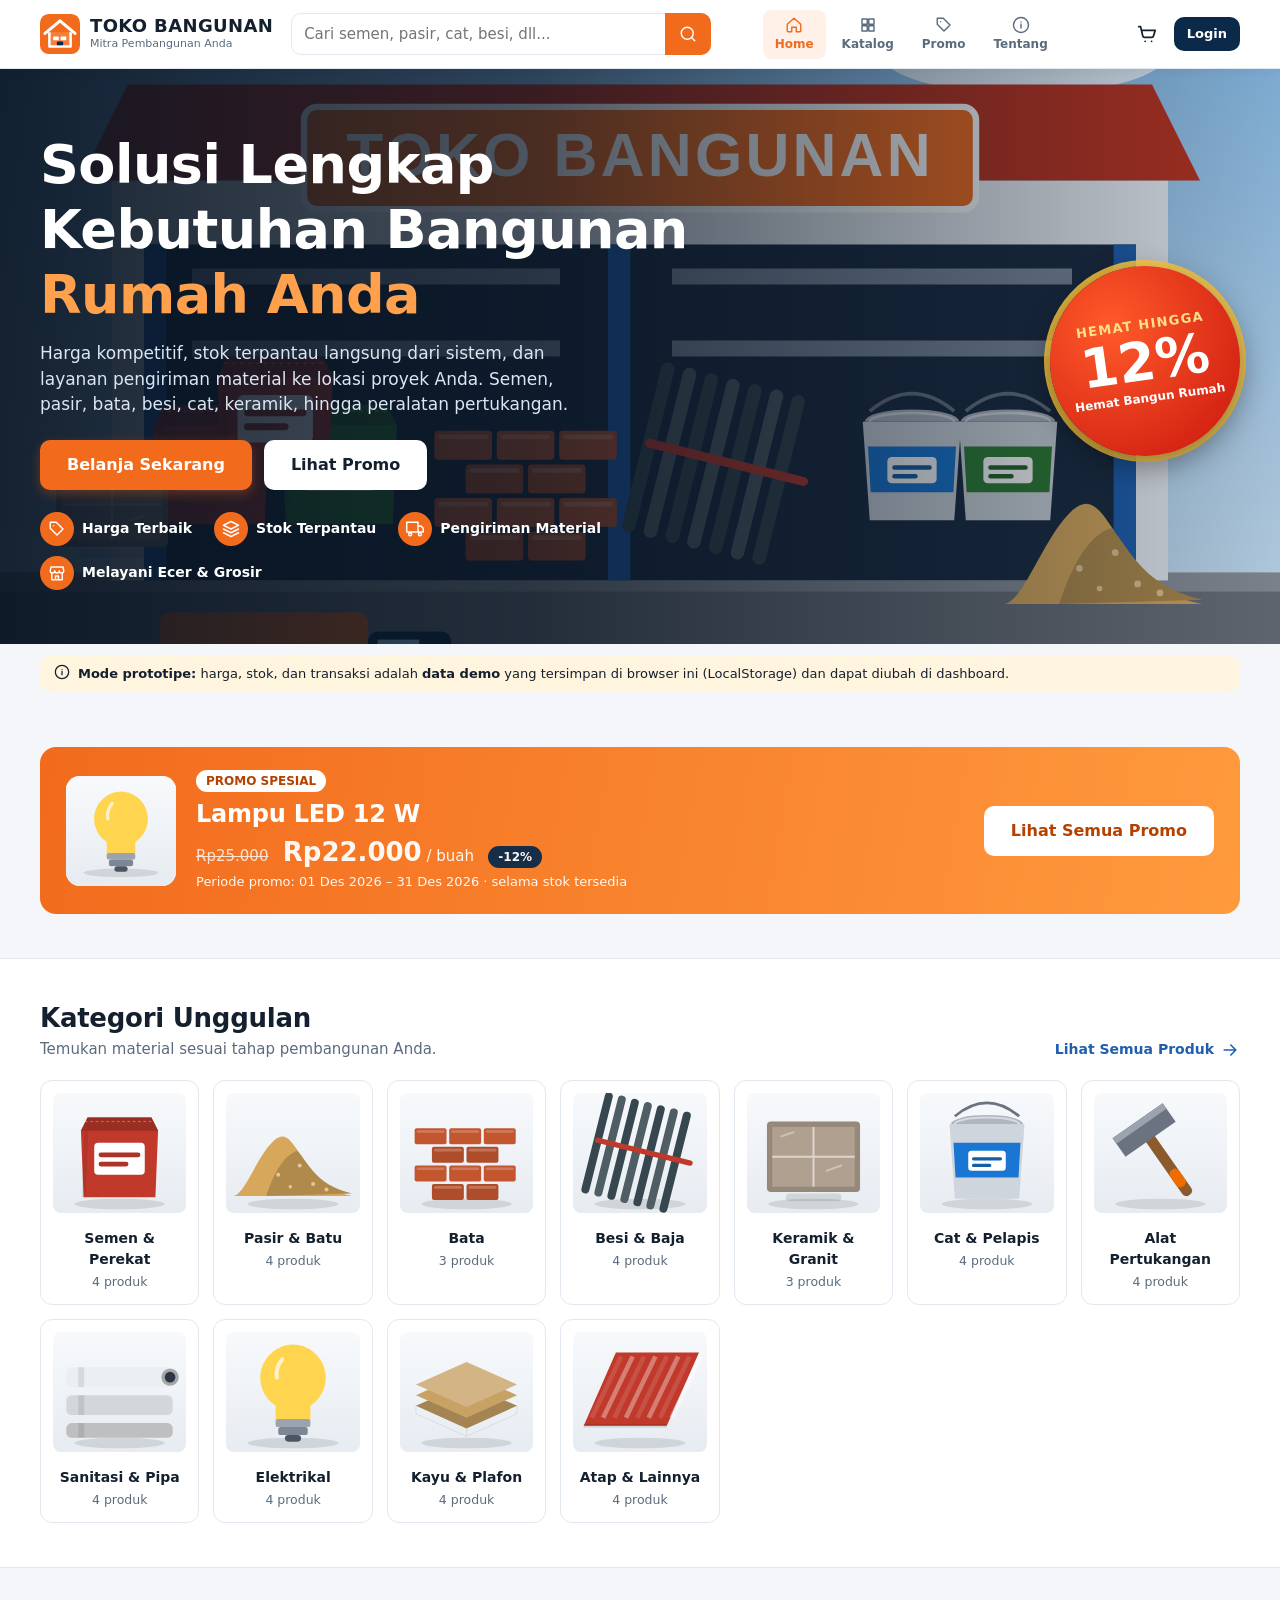
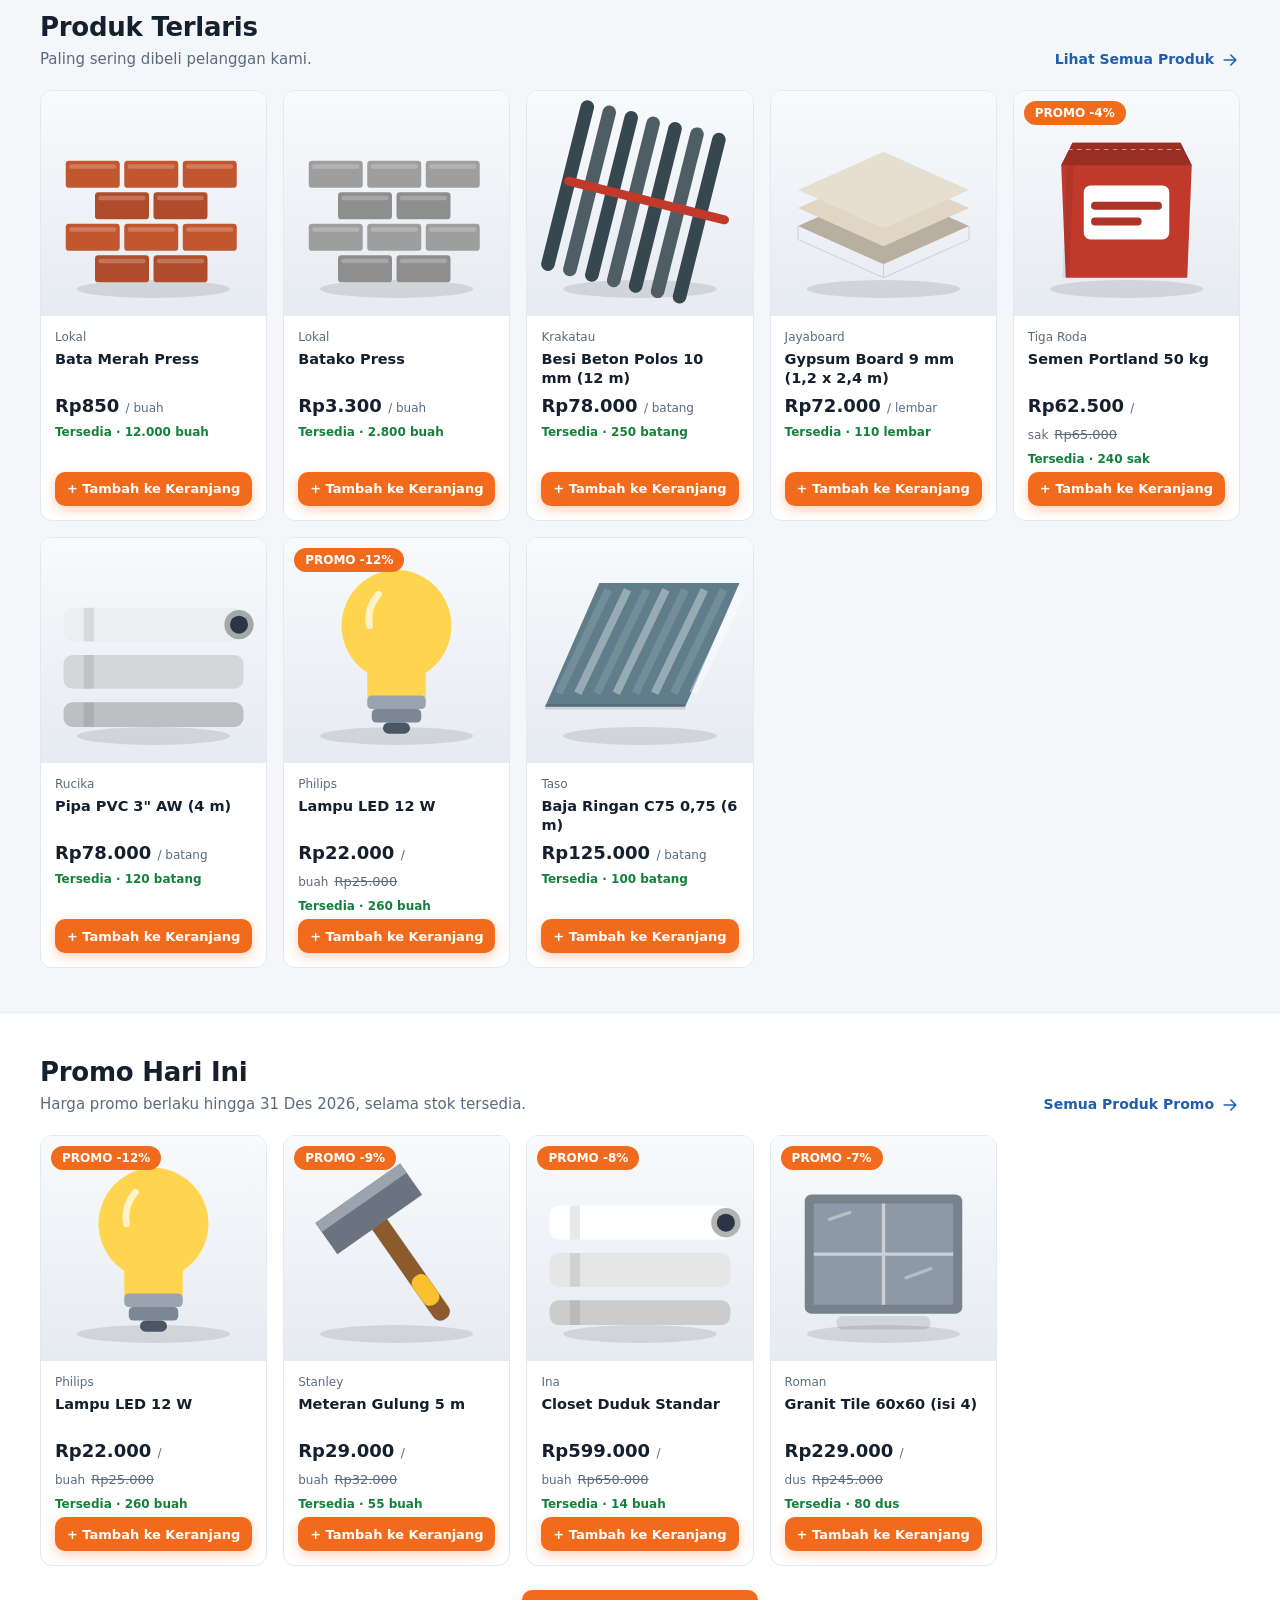
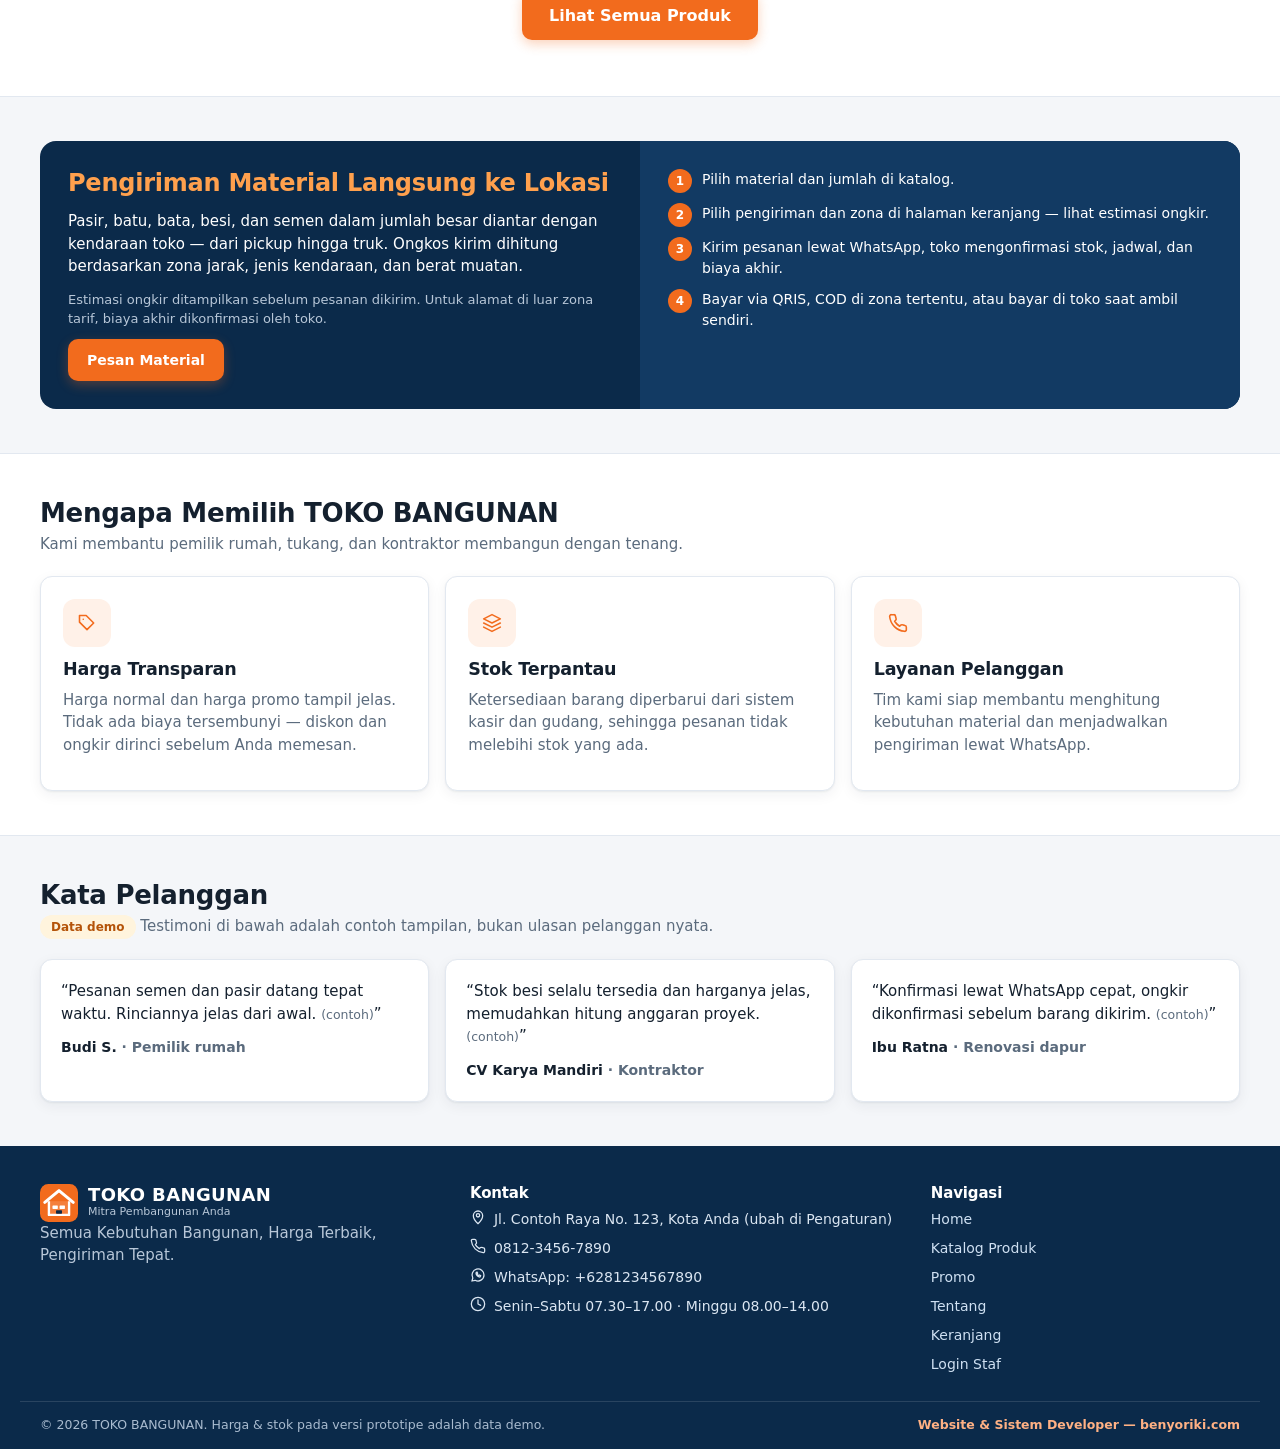
==== index.html @ a37c3157 "Add files via upload" ====
<!DOCTYPE html>
<html lang="id" data-theme="light">
<head>
<meta charset="utf-8">
<meta name="viewport" content="width=device-width, initial-scale=1">
<title>TOKO BANGUNAN — Semua Kebutuhan Bangunan, Harga Terbaik, Pengiriman Tepat</title>
<meta name="description" content="Toko bahan bangunan online: semen, pasir, bata, besi, cat, keramik, dan peralatan. Harga transparan, stok terpantau, pengiriman material ke lokasi.">
<meta name="theme-color" content="#0b2a4a">
<link rel="manifest" href="manifest.json">
<link rel="icon" href="icon.svg" type="image/svg+xml">
<link rel="apple-touch-icon" href="icon-192.png">
<script>(function(){try{var t=localStorage.getItem('tb_theme');if(t!=='dark'&&t!=='light')t=(window.matchMedia&&matchMedia('(prefers-color-scheme: dark)').matches)?'dark':'light';document.documentElement.setAttribute('data-theme',t);if(sessionStorage.getItem('tb_loaded')){document.documentElement.classList.add('no-loader')}else{document.documentElement.classList.add('loading')}}catch(e){}})();</script>
<link rel="stylesheet" href="style.css">
<link rel="stylesheet" href="responsive.css">
</head>
<body data-shell="public" data-active="home">
<div id="tb-loader" role="status" aria-live="polite" aria-label="Memuat TOKO BANGUNAN"><div class="ld-box"><div class="ld-logo"><svg width="84" height="84" viewBox="0 0 64 64" role="img" aria-label="Logo TOKO BANGUNAN"><rect width="64" height="64" rx="14" fill="#f26b1d"/><path d="M8 31L32 11l24 20" fill="none" stroke="#fff" stroke-width="5" stroke-linecap="round" stroke-linejoin="round"/><path d="M15 29v23h34V29" fill="#fff" fill-opacity=".14" stroke="#fff" stroke-width="4" stroke-linejoin="round"/><rect x="21" y="36" width="9" height="6" rx="1" fill="#fff"/><rect x="33" y="36" width="9" height="6" rx="1" fill="#fff"/><rect x="27" y="44" width="10" height="6" rx="1" fill="#0b2a4a"/></svg></div><b>TOKO BANGUNAN</b><div class="ld-sub">Mitra Pembangunan Anda</div><div class="ld-bar"><i></i></div><small>Memuat sistem…</small></div></div>
<div id="site-header"></div>
<main id="page">

<section class="hero" aria-label="Banner utama">
  <img class="hero-img" id="hero-img" alt="Etalase toko bangunan dengan tumpukan semen, bata, besi, dan cat" width="800" height="520">
  <div class="container hero-inner">
    <div>
      <h1>Solusi Lengkap Kebutuhan Bangunan <em>Rumah Anda</em></h1>
      <p>Harga kompetitif, stok terpantau langsung dari sistem, dan layanan pengiriman material ke lokasi proyek Anda. Semen, pasir, bata, besi, cat, keramik, hingga peralatan pertukangan.</p>
      <div class="hero-cta">
        <a class="btn btn-primary btn-lg" href="katalog.html" id="cta-belanja">Belanja Sekarang</a>
        <a class="btn btn-light btn-lg" href="#promo" id="cta-promo">Lihat Promo</a>
      </div>
      <div class="hero-badges" id="hero-badges"></div>
    </div>
    <div class="promo-badge" id="hero-badge" aria-label="Promo spesial" hidden><small>PROMO SPESIAL</small><strong id="hero-pct">0%</strong><span>Hemat Bangun Rumah</span></div>
  </div>
</section>

<div class="container"><div id="demo-banner"></div></div>

<section class="section" id="promo" aria-labelledby="promo-title">
  <div class="container">
    <div id="promo-banner"></div>
  </div>
</section>

<section class="section alt" aria-labelledby="kat-title">
  <div class="container">
    <div class="sec-head"><div><h2 id="kat-title">Kategori Unggulan</h2><p>Temukan material sesuai tahap pembangunan Anda.</p></div><a class="link-more" href="katalog.html">Lihat Semua Produk <span data-ic="arrow"></span></a></div>
    <div class="cat-grid" id="cat-grid"></div>
  </div>
</section>

<section class="section" aria-labelledby="best-title">
  <div class="container">
    <div class="sec-head"><div><h2 id="best-title">Produk Terlaris</h2><p>Paling sering dibeli pelanggan kami.</p></div><a class="link-more" href="katalog.html">Lihat Semua Produk <span data-ic="arrow"></span></a></div>
    <div class="prod-grid" id="best-grid"></div>
  </div>
</section>

<section class="section alt" aria-labelledby="promo-today-title">
  <div class="container">
    <div class="sec-head"><div><h2 id="promo-today-title">Promo Hari Ini</h2><p id="promo-period" class="muted"></p></div><a class="link-more" href="katalog.html?promo=1">Semua Produk Promo <span data-ic="arrow"></span></a></div>
    <div class="prod-grid" id="promo-grid"></div>
    <p class="center" style="margin-top:24px"><a class="btn btn-primary btn-lg" href="katalog.html">Lihat Semua Produk</a></p>
  </div>
</section>

<section class="section" aria-labelledby="ship-title">
  <div class="container">
    <div class="ship-banner">
      <div class="l">
        <h3 id="ship-title">Pengiriman Material Langsung ke Lokasi</h3>
        <p>Pasir, batu, bata, besi, dan semen dalam jumlah besar diantar dengan kendaraan toko — dari pickup hingga truk. Ongkos kirim dihitung berdasarkan zona jarak, jenis kendaraan, dan berat muatan.</p>
        <p class="small muted-light">Estimasi ongkir ditampilkan sebelum pesanan dikirim. Untuk alamat di luar zona tarif, biaya akhir dikonfirmasi oleh toko.</p>
        <a class="btn btn-primary" href="katalog.html">Pesan Material</a>
      </div>
      <div class="r">
        <ul class="ship-steps">
          <li><span class="n">1</span><span>Pilih material dan jumlah di katalog.</span></li>
          <li><span class="n">2</span><span>Pilih pengiriman dan zona di halaman keranjang — lihat estimasi ongkir.</span></li>
          <li><span class="n">3</span><span>Kirim pesanan lewat WhatsApp, toko mengonfirmasi stok, jadwal, dan biaya akhir.</span></li>
          <li><span class="n">4</span><span>Bayar via QRIS, COD di zona tertentu, atau bayar di toko saat ambil sendiri.</span></li>
        </ul>
      </div>
    </div>
  </div>
</section>

<section class="section alt" id="tentang" aria-labelledby="why-title">
  <div class="container">
    <div class="sec-head"><div><h2 id="why-title">Mengapa Memilih TOKO BANGUNAN</h2><p>Kami membantu pemilik rumah, tukang, dan kontraktor membangun dengan tenang.</p></div></div>
    <div class="why-grid">
      <div class="card why"><div class="ic-wrap" data-ic="tag"></div><h3>Harga Transparan</h3><p class="muted">Harga normal dan harga promo tampil jelas. Tidak ada biaya tersembunyi — diskon dan ongkir dirinci sebelum Anda memesan.</p></div>
      <div class="card why"><div class="ic-wrap" data-ic="layers"></div><h3>Stok Terpantau</h3><p class="muted">Ketersediaan barang diperbarui dari sistem kasir dan gudang, sehingga pesanan tidak melebihi stok yang ada.</p></div>
      <div class="card why"><div class="ic-wrap" data-ic="phone"></div><h3>Layanan Pelanggan</h3><p class="muted">Tim kami siap membantu menghitung kebutuhan material dan menjadwalkan pengiriman lewat WhatsApp.</p></div>
    </div>
  </div>
</section>

<section class="section" aria-labelledby="testi-title">
  <div class="container">
    <div class="sec-head"><div><h2 id="testi-title">Kata Pelanggan</h2><p><span class="pill warn">Data demo</span> Testimoni di bawah adalah contoh tampilan, bukan ulasan pelanggan nyata.</p></div></div>
    <div class="testi-grid">
      <div class="card testi"><q>Pesanan semen dan pasir datang tepat waktu. Rinciannya jelas dari awal. <small class="muted">(contoh)</small></q><div class="who">Budi S. <span class="muted">· Pemilik rumah</span></div></div>
      <div class="card testi"><q>Stok besi selalu tersedia dan harganya jelas, memudahkan hitung anggaran proyek. <small class="muted">(contoh)</small></q><div class="who">CV Karya Mandiri <span class="muted">· Kontraktor</span></div></div>
      <div class="card testi"><q>Konfirmasi lewat WhatsApp cepat, ongkir dikonfirmasi sebelum barang dikirim. <small class="muted">(contoh)</small></q><div class="who">Ibu Ratna <span class="muted">· Renovasi dapur</span></div></div>
    </div>
  </div>
</section>

</main>
<div id="site-footer"></div>
<script src="data.js"></script>
<script src="app.js"></script>
<script src="auth.js"></script>
<script src="home.js"></script>
</body>
</html>
---- style.css ----
/* =====================================================================
   style.css — Desain utama TOKO BANGUNAN (tema terang & gelap)
   ===================================================================== */
:root {
  --bg: #f4f6f9; --surface: #ffffff; --surface-2: #f8fafc; --text: #14202e; --muted: #5b6b7d; --line: #e2e8f0;
  --navy: #0b2a4a; --navy-2: #123a63; --navy-text: #eaf1f8; --orange: #f26b1d; --orange-d: #d4570f; --orange-soft: #fff1e8;
  --blue: #1f5fae; --ok: #15803d; --ok-soft: #e6f6ec; --warn: #b45309; --warn-soft: #fff4dd; --bad: #c62828; --bad-soft: #fdeaea;
  --shadow: 0 1px 2px rgba(16, 32, 52, .06), 0 4px 14px rgba(16, 32, 52, .06); --shadow-lg: 0 10px 40px rgba(16, 32, 52, .18);
  --r: 12px; --r-sm: 8px; --font: Inter, system-ui, -apple-system, "Segoe UI", Roboto, "Helvetica Neue", Arial, sans-serif;
}
[data-theme="dark"] {
  --bg: #0b131e; --surface: #121e2d; --surface-2: #0f1927; --text: #e8eef5; --muted: #9fb2c6; --line: #24364b;
  --navy: #081423; --navy-2: #0e2540; --orange-soft: #3a2314; --ok: #4ade80; --ok-soft: #12301f; --warn: #fbbf24; --warn-soft: #3a2d0e; --bad: #f87171; --bad-soft: #3b1717; --blue: #6aa8ff;
  --shadow: 0 1px 2px rgba(0, 0, 0, .4), 0 4px 14px rgba(0, 0, 0, .3); --shadow-lg: 0 10px 40px rgba(0, 0, 0, .55);
}
* { box-sizing: border-box; }
html { -webkit-text-size-adjust: 100%; scroll-behavior: smooth; }
body { margin: 0; font-family: var(--font); background: var(--bg); color: var(--text); font-size: 15px; line-height: 1.5; min-width: 320px; overflow-x: hidden; }
img, svg { max-width: 100%; }
a { color: var(--blue); text-decoration: none; } a:hover { text-decoration: underline; }
h1, h2, h3, h4 { line-height: 1.2; margin: 0 0 .5em; letter-spacing: -.01em; }
p { margin: 0 0 .8em; }
:focus-visible { outline: 3px solid #ffb184; outline-offset: 2px; border-radius: 6px; }
.container { width: 100%; max-width: 1240px; margin: 0 auto; padding: 0 20px; }
.ic { flex: none; vertical-align: middle; }
.muted { color: var(--muted); } .muted-light { color: #b8c7d8; } .small { font-size: 13px; } .right { text-align: right; } .center { text-align: center; }
.sr-only { position: absolute; width: 1px; height: 1px; overflow: hidden; clip: rect(0 0 0 0); white-space: nowrap; }
body.modal-open { overflow: hidden; }
.guard-pending #page, .guard-pending #dash { visibility: hidden; }
[hidden] { display: none !important; }

/* ---- Loading screen ---- */
#tb-loader { position: fixed; inset: 0; z-index: 9999; background: linear-gradient(160deg, #0b2a4a, #123a63); display: grid; place-items: center; color: #fff; transition: opacity .45s ease, visibility .45s; }
#tb-loader.done { opacity: 0; visibility: hidden; }
html.no-loader #tb-loader { display: none; }
html.loading body { overflow: hidden; }
.ld-box { text-align: center; padding: 24px; }
.ld-logo { width: 84px; height: 84px; margin: 0 auto 14px; animation: ldPop .9s ease both; }
.ld-box b { display: block; font-size: 24px; letter-spacing: .12em; }
.ld-box small { display: block; margin-top: 10px; opacity: .8; }
.ld-sub { opacity: .85; font-size: 13px; margin-top: 2px; }
.ld-bar { width: 220px; height: 6px; border-radius: 99px; background: rgba(255, 255, 255, .2); margin: 18px auto 0; overflow: hidden; }
.ld-bar i { display: block; height: 100%; width: 100%; background: var(--orange); border-radius: 99px; transform-origin: left; animation: ldBar 3s linear forwards; }
@keyframes ldBar { from { transform: scaleX(0); } to { transform: scaleX(1); } }
@keyframes ldPop { from { transform: scale(.6) translateY(10px); opacity: 0; } to { transform: none; opacity: 1; } }

/* ---- Tombol & form ---- */
.btn { display: inline-flex; align-items: center; justify-content: center; gap: 8px; border: 1.5px solid transparent; border-radius: 10px; padding: 10px 18px; font: 600 14px/1.2 var(--font); cursor: pointer; transition: transform .12s ease, background .15s, box-shadow .15s, border-color .15s; min-height: 42px; text-decoration: none !important; white-space: nowrap; }
.btn:active { transform: translateY(1px); } .btn[disabled] { opacity: .5; cursor: not-allowed; }
.btn-primary { background: var(--orange); color: #fff; box-shadow: 0 4px 12px rgba(242, 107, 29, .3); } .btn-primary:hover:not([disabled]) { background: var(--orange-d); }
.btn-dark { background: var(--navy); color: #fff; } .btn-dark:hover { background: var(--navy-2); }
.btn-outline { background: transparent; border-color: var(--line); color: var(--text); } .btn-outline:hover { border-color: var(--orange); color: var(--orange); }
.btn-ghost { background: transparent; color: var(--text); } .btn-ghost:hover { background: var(--surface-2); }
.btn-light { background: #fff; color: #14202e; } .btn-danger { background: var(--bad); color: #fff; } .btn-ok { background: var(--ok); color: #fff; }
[data-theme="dark"] .btn-ok { color: #06240f; } [data-theme="dark"] .btn-danger { color: #2a0606; }
.btn-ghost-light { background: rgba(255, 255, 255, .08); color: #fff; border-color: rgba(255, 255, 255, .18); } .btn-ghost-light:hover { background: rgba(255, 255, 255, .16); }
.btn-sm { padding: 6px 12px; min-height: 34px; font-size: 13px; } .btn-lg { padding: 14px 26px; font-size: 16px; min-height: 50px; } .btn-block { width: 100%; }
.icon-btn { display: inline-grid; place-items: center; width: 42px; height: 42px; border-radius: 10px; border: 0; background: transparent; color: inherit; cursor: pointer; position: relative; } .icon-btn:hover { background: rgba(127, 140, 160, .16); text-decoration: none; }
.input, select.input, textarea.input { width: 100%; padding: 10px 12px; border: 1.5px solid var(--line); border-radius: 10px; background: var(--surface); color: var(--text); font: 400 15px var(--font); min-height: 42px; }
.input:focus { border-color: var(--orange); outline: none; box-shadow: 0 0 0 3px rgba(242, 107, 29, .2); }
textarea.input { min-height: 80px; resize: vertical; }
.field { display: block; margin-bottom: 14px; } .field > span { display: block; font-size: 13px; font-weight: 600; margin-bottom: 5px; color: var(--muted); }
.field .hint { font-weight: 400; font-size: 12px; color: var(--muted); margin-top: 4px; display: block; }
.form-error { color: var(--bad); font-size: 13px; min-height: 18px; margin: 4px 0 0; font-weight: 600; }
.form-grid { display: grid; grid-template-columns: repeat(2, minmax(0, 1fr)); gap: 0 16px; } .form-grid .full { grid-column: 1 / -1; }
.check { display: flex; align-items: center; gap: 8px; font-size: 14px; cursor: pointer; } .check input { width: 18px; height: 18px; accent-color: var(--orange); }
.pw-wrap { position: relative; } .pw-wrap .input { padding-right: 46px; } .pw-wrap button { position: absolute; right: 4px; top: 4px; }

/* ---- Badge, pill, kartu, alert ---- */
.badge { position: absolute; top: 2px; right: 0; min-width: 18px; height: 18px; border-radius: 99px; background: var(--orange); color: #fff; font: 700 11px/18px var(--font); text-align: center; padding: 0 5px; }
.pill { display: inline-block; padding: 2px 10px; border-radius: 99px; font-size: 12px; font-weight: 700; background: var(--surface-2); color: var(--muted); border: 1px solid var(--line); white-space: nowrap; }
.pill.ok { background: var(--ok-soft); color: var(--ok); border-color: transparent; } .pill.warn { background: var(--warn-soft); color: var(--warn); border-color: transparent; } .pill.bad { background: var(--bad-soft); color: var(--bad); border-color: transparent; } .pill.promo { background: var(--orange); color: #fff; border-color: transparent; } .pill.info { background: #e7f0fc; color: #1f5fae; border-color: transparent; }
[data-theme="dark"] .pill.info { background: #15294a; color: #8db8ff; }
.card { background: var(--surface); border: 1px solid var(--line); border-radius: var(--r); box-shadow: var(--shadow); }
.card-pad { padding: 20px; }
.alert { display: flex; gap: 10px; padding: 12px 14px; border-radius: var(--r-sm); font-size: 14px; border: 1px solid var(--line); background: var(--surface-2); margin-bottom: 14px; }
.alert.warn { background: var(--warn-soft); border-color: transparent; color: var(--text); } .alert.bad { background: var(--bad-soft); border-color: transparent; } .alert.ok { background: var(--ok-soft); border-color: transparent; } .alert.info { background: #e7f0fc; border-color: transparent; color: #0f3a6e; }
[data-theme="dark"] .alert.info { background: #15294a; color: #cfe1ff; }
.demo-banner { display: flex; gap: 8px; align-items: flex-start; background: var(--warn-soft); color: var(--text); font-size: 13px; padding: 8px 14px; border-radius: 10px; margin: 12px 0; }
.toasts, #toasts { position: fixed; right: 16px; bottom: 16px; z-index: 9000; display: grid; gap: 8px; max-width: min(380px, calc(100vw - 32px)); }
.toast { background: var(--navy); color: #fff; padding: 12px 16px; border-radius: 10px; box-shadow: var(--shadow-lg); font-size: 14px; animation: toastIn .25s ease; border-left: 4px solid var(--blue); }
.toast.ok { border-left-color: #2fb860; } .toast.error { border-left-color: #ef4444; background: #3b1212; } .toast.out { opacity: 0; transform: translateY(8px); transition: .3s; }
@keyframes toastIn { from { opacity: 0; transform: translateY(10px); } }

/* ---- Modal ---- */
.modal-wrap { position: fixed; inset: 0; z-index: 8000; background: rgba(8, 20, 35, .6); display: grid; place-items: center; padding: 16px; animation: fade .15s; }
.modal { background: var(--surface); color: var(--text); width: min(560px, 100%); max-height: calc(100vh - 32px); display: flex; flex-direction: column; border-radius: 14px; box-shadow: var(--shadow-lg); }
.modal.wide, .modal-wrap.wide .modal { width: min(860px, 100%); }
.modal-head { display: flex; justify-content: space-between; align-items: center; padding: 14px 18px; border-bottom: 1px solid var(--line); } .modal-head h3 { margin: 0; font-size: 18px; }
.modal-body { padding: 18px; overflow: auto; } .modal-foot { padding: 12px 18px; border-top: 1px solid var(--line); display: flex; gap: 8px; justify-content: flex-end; flex-wrap: wrap; }
@keyframes fade { from { opacity: 0; } }

/* ---- Header publik ---- */
.site-header { position: sticky; top: 0; z-index: 500; background: var(--surface); border-bottom: 1px solid var(--line); box-shadow: 0 2px 10px rgba(16, 32, 52, .05); }
.hdr-row { display: flex; align-items: center; gap: 18px; min-height: 68px; }
.brand { display: flex; align-items: center; gap: 10px; color: var(--text); text-decoration: none !important; } .brand b { display: block; font-size: 18px; letter-spacing: .02em; line-height: 1.1; font-weight: 800; } .brand small { display: block; font-size: 11px; color: var(--muted); }
.brand-light { color: #fff; } .brand-light small { color: #b8c7d8; }
.hdr-search { flex: 1; display: flex; max-width: 420px; position: relative; } .hdr-search .input { padding-right: 52px; border-radius: 10px; }
.search-btn { position: absolute; right: 0; top: 0; height: 100%; width: 46px; border: 0; background: var(--orange); color: #fff; border-radius: 0 10px 10px 0; cursor: pointer; }
.hdr-nav { display: flex; gap: 4px; margin-left: auto; } .hdr-nav a { display: flex; flex-direction: column; align-items: center; gap: 1px; padding: 6px 12px; border-radius: 8px; color: var(--muted); font-size: 12px; font-weight: 600; } .hdr-nav a:hover, .hdr-nav a.active { color: var(--orange); text-decoration: none; background: var(--orange-soft); }
.hdr-actions { display: flex; align-items: center; gap: 6px; } .menu-btn { display: none; }

/* ---- Hero ---- */
.hero { position: relative; color: #fff; background: var(--navy); overflow: hidden; }
.hero-img { position: absolute; inset: 0; width: 100%; height: 100%; object-fit: cover; }
.hero::before { content: ""; position: absolute; inset: 0; background: linear-gradient(90deg, rgba(8, 20, 35, .93) 0%, rgba(8, 20, 35, .72) 42%, rgba(8, 20, 35, .12) 100%); z-index: 1; }
.hero-inner { position: relative; z-index: 2; padding: 64px 20px 54px; display: grid; grid-template-columns: 1.2fr .8fr; gap: 24px; align-items: center; }
.hero h1 { font-size: clamp(30px, 4.6vw, 54px); font-weight: 800; margin-bottom: 14px; } .hero h1 em { font-style: normal; color: #ffa04d; display: block; }
.hero p { font-size: 17px; max-width: 560px; color: #dbe6f2; }
.hero-cta { display: flex; gap: 12px; flex-wrap: wrap; margin: 22px 0; }
.hero-badges { display: flex; flex-wrap: wrap; gap: 10px 22px; margin-top: 8px; } .hero-badges span { display: flex; align-items: center; gap: 8px; font-size: 14px; font-weight: 600; } .hero-badges .ic-wrap { display: grid; place-items: center; width: 34px; height: 34px; border-radius: 50%; background: var(--orange); }
.promo-badge { justify-self: end; width: 190px; height: 190px; border-radius: 50%; background: radial-gradient(circle at 35% 30%, #ff5a2a, #c9150d); display: grid; place-content: center; text-align: center; box-shadow: 0 10px 30px rgba(0, 0, 0, .4), 0 0 0 6px rgba(255, 200, 60, .85); transform: rotate(-8deg); }
.promo-badge small { font-weight: 800; letter-spacing: .1em; font-size: 13px; color: #ffe08a; } .promo-badge strong { font-size: 54px; line-height: 1; font-weight: 800; } .promo-badge span { font-size: 12px; font-weight: 700; }

/* ---- Seksi ---- */
.section { padding: 44px 0; } .section.alt { background: var(--surface); border-block: 1px solid var(--line); }
.sec-head { display: flex; justify-content: space-between; align-items: end; gap: 12px; margin-bottom: 20px; flex-wrap: wrap; } .sec-head h2 { margin: 0; font-size: 26px; } .sec-head p { margin: 4px 0 0; color: var(--muted); }
.link-more { font-weight: 700; display: inline-flex; align-items: center; gap: 6px; font-size: 14px; }
.cat-grid { display: grid; grid-template-columns: repeat(auto-fill, minmax(140px, 1fr)); gap: 14px; }
.cat-card { display: block; text-align: center; background: var(--surface); border: 1px solid var(--line); border-radius: var(--r); padding: 12px; color: var(--text); transition: .15s; } .cat-card:hover { border-color: var(--orange); transform: translateY(-3px); box-shadow: var(--shadow); text-decoration: none; }
.cat-card img { width: 100%; aspect-ratio: 1; object-fit: cover; border-radius: 8px; background: var(--surface-2); } .cat-card b { display: block; margin-top: 8px; font-size: 14px; } .cat-card small { color: var(--muted); }
.strip { display: grid; grid-template-columns: repeat(4, 1fr); gap: 14px; } .strip .item { display: flex; gap: 12px; align-items: center; padding: 16px; } .strip .ic-wrap { width: 46px; height: 46px; display: grid; place-items: center; border-radius: 12px; background: var(--orange-soft); color: var(--orange); flex: none; }
.promo-banner { display: grid; grid-template-columns: auto 1fr auto; gap: 20px; align-items: center; background: linear-gradient(100deg, var(--orange), #ff9a3d); color: #fff; border-radius: 16px; padding: 22px 26px; }
.promo-banner h3 { font-size: 24px; margin: 0 0 4px; } .promo-banner p { margin: 0; opacity: .95; } .promo-banner .btn { background: #fff; color: #b44100; }
.ship-banner { display: grid; grid-template-columns: 1fr 1fr; border-radius: 16px; overflow: hidden; background: var(--navy); color: #fff; }
.ship-banner .l { padding: 28px; } .ship-banner .l h3 { color: #ffa04d; font-size: 24px; } .ship-banner .r { padding: 28px; background: var(--navy-2); }
.ship-steps { margin: 0; padding: 0; list-style: none; display: grid; gap: 10px; } .ship-steps li { display: flex; gap: 10px; align-items: flex-start; font-size: 14px; } .ship-steps .n { background: var(--orange); width: 24px; height: 24px; border-radius: 50%; display: grid; place-items: center; font-size: 12px; font-weight: 800; flex: none; }
.why-grid { display: grid; grid-template-columns: repeat(3, 1fr); gap: 16px; } .why { padding: 22px; } .why .ic-wrap { width: 48px; height: 48px; border-radius: 12px; background: var(--orange-soft); color: var(--orange); display: grid; place-items: center; margin-bottom: 12px; }
.testi-grid { display: grid; grid-template-columns: repeat(3, 1fr); gap: 16px; } .testi { padding: 20px; } .testi q { display: block; font-size: 15px; margin-bottom: 12px; } .testi .who { font-weight: 700; font-size: 14px; }

/* ---- Produk ---- */
.prod-grid { display: grid; grid-template-columns: repeat(auto-fill, minmax(210px, 1fr)); gap: 16px; }
.prod { background: var(--surface); border: 1px solid var(--line); border-radius: var(--r); overflow: hidden; display: flex; flex-direction: column; transition: .15s; position: relative; } .prod:hover { box-shadow: var(--shadow); transform: translateY(-2px); }
.prod .pimg { aspect-ratio: 1; background: var(--surface-2); position: relative; } .prod .pimg img { width: 100%; height: 100%; object-fit: cover; display: block; }
.prod .pill.promo { position: absolute; top: 10px; left: 10px; } .prod .pill.oos { position: absolute; top: 10px; right: 10px; }
.prod .pbody { padding: 12px 14px 14px; display: flex; flex-direction: column; gap: 4px; flex: 1; } .prod .pname { font-weight: 700; font-size: 14.5px; line-height: 1.3; min-height: 38px; } .prod .pbrand { font-size: 12px; color: var(--muted); }
.price { font-weight: 800; font-size: 18px; } .price small { font-weight: 500; color: var(--muted); font-size: 12px; } .price-old { color: var(--muted); text-decoration: line-through; font-size: 13px; margin-left: 6px; font-weight: 500; }
.prod .stock { font-size: 12px; font-weight: 600; } .stock.ok { color: var(--ok); } .stock.warn { color: var(--warn); } .stock.bad { color: var(--bad); }
.prod .btn { margin-top: auto; }
.cat-layout { display: grid; grid-template-columns: 260px 1fr; gap: 24px; padding: 24px 0 44px; }
.filters { padding: 18px; position: sticky; top: 84px; align-self: start; max-height: calc(100vh - 100px); overflow: auto; } .filters h3 { font-size: 16px; }
.toolbar { display: flex; gap: 10px; flex-wrap: wrap; align-items: center; justify-content: space-between; margin-bottom: 14px; }
.chips { display: flex; gap: 8px; flex-wrap: wrap; margin-bottom: 14px; } .chip { border: 1.5px solid var(--line); background: var(--surface); color: var(--text); padding: 6px 14px; border-radius: 99px; font: 600 13px var(--font); cursor: pointer; } .chip.active, .chip:hover { background: var(--orange); border-color: var(--orange); color: #fff; }
.empty { text-align: center; padding: 48px 16px; color: var(--muted); } .empty .ic { width: 44px; height: 44px; opacity: .5; margin-bottom: 8px; }
.pager { display: flex; gap: 6px; justify-content: center; margin-top: 18px; flex-wrap: wrap; align-items: center; }

/* ---- Keranjang & checkout ---- */
.cart-layout { display: grid; grid-template-columns: 1fr 400px; gap: 24px; padding: 24px 0 48px; align-items: start; }
.cart-item { display: grid; grid-template-columns: 76px 1fr auto; gap: 14px; padding: 14px; border-bottom: 1px solid var(--line); align-items: center; } .cart-item:last-child { border: 0; }
.cart-item img { width: 76px; height: 76px; object-fit: cover; border-radius: 10px; background: var(--surface-2); }
.qty { display: inline-flex; align-items: center; border: 1.5px solid var(--line); border-radius: 10px; overflow: hidden; background: var(--surface); } .qty button { width: 36px; height: 36px; border: 0; background: transparent; color: var(--text); cursor: pointer; font-size: 18px; display: grid; place-items: center; } .qty button:hover { background: var(--orange-soft); } .qty input { width: 56px; height: 36px; border: 0; text-align: center; background: transparent; color: var(--text); font: 700 15px var(--font); -moz-appearance: textfield; } .qty input::-webkit-outer-spin-button, .qty input::-webkit-inner-spin-button { -webkit-appearance: none; margin: 0; }
.sum-row { display: flex; justify-content: space-between; gap: 12px; padding: 6px 0; font-size: 14.5px; } .sum-row.total { border-top: 2px dashed var(--line); margin-top: 8px; padding-top: 12px; font-size: 20px; font-weight: 800; } .sum-row.disc { color: var(--ok); }
.opt { display: flex; gap: 12px; align-items: flex-start; border: 1.5px solid var(--line); border-radius: 12px; padding: 12px 14px; margin-bottom: 10px; cursor: pointer; background: var(--surface); } .opt:has(input:checked) { border-color: var(--orange); background: var(--orange-soft); } .opt input { margin-top: 4px; accent-color: var(--orange); width: 18px; height: 18px; } .opt b { display: block; } .opt small { color: var(--muted); }
.opt.disabled { opacity: .5; cursor: not-allowed; }
.qris-box { text-align: center; } .qris-box img { max-width: 320px; width: 100%; border-radius: 12px; border: 1px solid var(--line); background: #fff; }
.steps { display: flex; gap: 6px; margin: 4px 0 22px; flex-wrap: wrap; } .steps span { background: var(--surface-2); border: 1px solid var(--line); border-radius: 99px; padding: 4px 14px; font-size: 13px; font-weight: 600; color: var(--muted); } .steps span.on { background: var(--orange); color: #fff; border-color: var(--orange); }

/* ---- Login ---- */
.login-wrap { min-height: calc(100vh - 68px); display: grid; place-items: center; padding: 32px 16px; background: radial-gradient(circle at 20% 10%, rgba(242, 107, 29, .16), transparent 45%), var(--bg); }
.login-card { width: min(460px, 100%); padding: 30px; } .login-card .brand { justify-content: center; margin-bottom: 18px; }
.demo-accounts { margin-top: 18px; font-size: 13px; } .demo-accounts table { width: 100%; border-collapse: collapse; } .demo-accounts td, .demo-accounts th { padding: 6px 8px; border-bottom: 1px solid var(--line); text-align: left; } .demo-accounts button { font-size: 12px; }

/* ---- Footer ---- */
.site-footer { background: var(--navy); color: #dbe6f2; padding-top: 38px; margin-top: 0; } .site-footer h4 { color: #fff; font-size: 15px; }
.foot-grid { display: grid; grid-template-columns: 1.3fr 1.4fr 1fr; gap: 28px; padding-bottom: 26px; }
.foot-list { list-style: none; margin: 0; padding: 0; display: grid; gap: 8px; font-size: 14px; } .foot-list li { display: flex; gap: 8px; align-items: flex-start; } .foot-list.plain a { color: #cfe0f2; }
.foot-bottom { border-top: 1px solid rgba(255, 255, 255, .12); padding: 14px 20px; display: flex; justify-content: space-between; gap: 10px; flex-wrap: wrap; font-size: 12.5px; color: #a9bbcf; } .dev-credit { color: #ffb184; font-weight: 600; }

/* ---- Dashboard ---- */
.dash { display: grid; grid-template-columns: 250px minmax(0, 1fr); min-height: 100vh; }
.dash-side { background: var(--navy); color: #dbe6f2; display: flex; flex-direction: column; position: sticky; top: 0; height: 100vh; z-index: 700; }
.side-head { padding: 16px; display: flex; justify-content: space-between; align-items: center; border-bottom: 1px solid rgba(255, 255, 255, .1); } .side-close { display: none; color: #fff; }
.side-nav { padding: 12px; display: grid; gap: 4px; flex: 1; overflow: auto; align-content: start; } .side-nav a { display: flex; align-items: center; gap: 12px; padding: 11px 14px; border-radius: 10px; color: #cfe0f2; font-weight: 600; font-size: 14px; } .side-nav a:hover { background: rgba(255, 255, 255, .08); text-decoration: none; } .side-nav a.active { background: var(--orange); color: #fff; }
.side-foot { padding: 14px; border-top: 1px solid rgba(255, 255, 255, .1); display: grid; gap: 8px; } .side-user { display: flex; gap: 10px; align-items: center; margin-bottom: 4px; } .side-user b { display: block; font-size: 13.5px; color: #fff; } .side-user small { color: #9fb6cf; font-size: 12px; word-break: break-all; }
.avatar { width: 38px; height: 38px; border-radius: 50%; background: var(--orange); color: #fff; display: grid; place-items: center; font-weight: 800; flex: none; }
.dash-body { display: flex; flex-direction: column; min-width: 0; }
.dash-top { position: sticky; top: 0; z-index: 400; background: var(--surface); border-bottom: 1px solid var(--line); display: flex; align-items: center; gap: 12px; padding: 10px 20px; min-height: 64px; } .dash-top #side-open { display: none; }
.top-title h1 { margin: 0; font-size: 20px; } .top-title small { color: var(--muted); display: block; font-size: 12px; } .top-right { margin-left: auto; display: flex; align-items: center; gap: 10px; }
.status-pill { display: inline-flex; gap: 6px; align-items: center; font-size: 12px; font-weight: 700; color: var(--ok); background: var(--ok-soft); padding: 4px 12px; border-radius: 99px; } .status-pill i { width: 8px; height: 8px; border-radius: 50%; background: currentColor; }
.top-user { display: inline-flex; gap: 6px; align-items: center; font-size: 13px; font-weight: 600; color: var(--muted); }
.dash-main { padding: 20px; flex: 1; min-width: 0; } .dash-credit { text-align: center; padding: 14px; font-size: 12px; color: var(--muted); border-top: 1px solid var(--line); }
.dash-scrim { display: none; }
.stat-grid { display: grid; grid-template-columns: repeat(auto-fit, minmax(min(100%, 230px), 1fr)); gap: 14px; margin-bottom: 18px; }
.stat { padding: 16px; display: flex; gap: 12px; align-items: flex-start; } .stat .ic-wrap { width: 44px; height: 44px; border-radius: 12px; display: grid; place-items: center; background: var(--orange-soft); color: var(--orange); flex: none; } .stat .ic-wrap.blue { background: #e7f0fc; color: #1f5fae; } .stat .ic-wrap.green { background: var(--ok-soft); color: var(--ok); } .stat .ic-wrap.red { background: var(--bad-soft); color: var(--bad); } .stat .ic-wrap.amber { background: var(--warn-soft); color: var(--warn); }
[data-theme="dark"] .stat .ic-wrap.blue { background: #15294a; color: #8db8ff; }
.stat > div:last-child { min-width: 0; }
.stat b { overflow-wrap: anywhere; }
.stat small { display: block; color: var(--muted); font-size: 12.5px; font-weight: 600; } .stat b { display: block; font-size: 22px; line-height: 1.2; letter-spacing: -.01em; } .stat em { font-style: normal; font-size: 12px; color: var(--muted); }
.panel { padding: 18px; margin-bottom: 18px; } .panel h3 { font-size: 16px; margin-bottom: 12px; display: flex; justify-content: space-between; align-items: center; gap: 10px; flex-wrap: wrap; }
.grid-2 { display: grid; grid-template-columns: minmax(0, 1.6fr) minmax(0, 1fr); gap: 18px; } .grid-2e { display: grid; grid-template-columns: repeat(2, minmax(0, 1fr)); gap: 18px; }
.tbl-wrap { overflow-x: auto; border: 1px solid var(--line); border-radius: 10px; background: var(--surface); -webkit-overflow-scrolling: touch; }
table.tbl { width: 100%; border-collapse: collapse; font-size: 14px; min-width: 560px; } .tbl th { background: var(--surface-2); text-align: left; font-size: 12.5px; text-transform: uppercase; letter-spacing: .03em; color: var(--muted); padding: 10px 12px; white-space: nowrap; border-bottom: 1px solid var(--line); } .tbl td { padding: 10px 12px; border-bottom: 1px solid var(--line); vertical-align: middle; } .tbl tr:last-child td { border-bottom: 0; } .tbl tbody tr:hover { background: var(--surface-2); }
.tbl th.sortable { cursor: pointer; user-select: none; } .tbl th.sortable:hover { color: var(--orange); } .tbl .num { text-align: right; font-variant-numeric: tabular-nums; } .tbl .actions { white-space: nowrap; text-align: right; }
.tabs { display: flex; gap: 4px; border-bottom: 2px solid var(--line); margin-bottom: 18px; overflow-x: auto; } .tabs button { background: none; border: 0; padding: 10px 16px; font: 700 14px var(--font); color: var(--muted); cursor: pointer; border-bottom: 3px solid transparent; margin-bottom: -2px; white-space: nowrap; } .tabs button.active { color: var(--orange); border-color: var(--orange); }
.filter-bar { display: flex; gap: 10px; flex-wrap: wrap; align-items: end; margin-bottom: 14px; } .filter-bar .field { margin: 0; min-width: 140px; flex: 1 1 140px; max-width: 240px; } .filter-bar .grow { flex: 2 1 220px; max-width: 360px; }
.bar-chart { width: 100%; height: auto; display: block; } .legend { display: flex; gap: 16px; font-size: 12.5px; color: var(--muted); flex-wrap: wrap; } .legend i { display: inline-block; width: 12px; height: 12px; border-radius: 3px; vertical-align: -1px; margin-right: 6px; }
.donut-wrap { display: flex; gap: 18px; align-items: center; flex-wrap: wrap; } .donut { width: 150px; height: 150px; border-radius: 50%; flex: none; position: relative; } .donut::after { content: ""; position: absolute; inset: 28px; background: var(--surface); border-radius: 50%; }
.rank { list-style: none; margin: 0; padding: 0; } .rank li { display: grid; grid-template-columns: 26px 1fr auto; gap: 10px; align-items: center; padding: 8px 0; border-bottom: 1px solid var(--line); font-size: 14px; } .rank li:last-child { border: 0; } .rank .no { width: 24px; height: 24px; border-radius: 50%; background: var(--orange-soft); color: var(--orange); font-size: 12px; font-weight: 800; display: grid; place-items: center; }
.meter { height: 6px; background: var(--line); border-radius: 9px; overflow: hidden; margin-top: 4px; } .meter i { display: block; height: 100%; background: var(--orange); }

/* ---- POS Kasir ---- */
.pos { display: grid; grid-template-columns: minmax(0, 1fr) 390px; gap: 18px; align-items: start; }
.pos-grid { display: grid; grid-template-columns: repeat(auto-fill, minmax(165px, 1fr)); gap: 12px; }
.pos-item { background: var(--surface); border: 1.5px solid var(--line); border-radius: 12px; overflow: hidden; cursor: pointer; text-align: left; padding: 0; font: inherit; color: inherit; display: flex; flex-direction: column; transition: .12s; } .pos-item:hover:not([disabled]) { border-color: var(--orange); transform: translateY(-2px); } .pos-item[disabled] { opacity: .45; cursor: not-allowed; }
.pos-item img { width: 100%; aspect-ratio: 5/3; object-fit: cover; } .pos-item .b { padding: 8px 10px 10px; } .pos-item .n { font-weight: 700; font-size: 13px; line-height: 1.25; min-height: 33px; } .pos-item .p { font-weight: 800; color: var(--orange); margin-top: 2px; } .pos-item .s { font-size: 11.5px; color: var(--muted); }
.pos-cart { position: sticky; top: 80px; padding: 0; display: flex; flex-direction: column; max-height: calc(100vh - 96px); } .pos-cart h3 { padding: 14px 16px; margin: 0; border-bottom: 1px solid var(--line); display: flex; justify-content: space-between; align-items: center; } .pos-lines { overflow: auto; flex: 1; min-height: 120px; } .pos-line { display: grid; grid-template-columns: 1fr auto; gap: 4px 10px; padding: 10px 16px; border-bottom: 1px solid var(--line); } .pos-line .n { font-weight: 700; font-size: 13.5px; } .pos-line .t { font-weight: 700; text-align: right; } .pos-pay { padding: 14px 16px; border-top: 1px solid var(--line); background: var(--surface-2); border-radius: 0 0 var(--r) var(--r); }
.pay-methods { display: grid; grid-template-columns: repeat(3, 1fr); gap: 6px; margin: 8px 0; } .pay-methods label { border: 1.5px solid var(--line); border-radius: 10px; padding: 8px 4px; text-align: center; cursor: pointer; font-weight: 700; font-size: 13px; background: var(--surface); } .pay-methods label:has(input:checked) { border-color: var(--orange); background: var(--orange-soft); color: var(--orange); } .pay-methods input { position: absolute; opacity: 0; pointer-events: none; }
.pos-fab { display: none; }
.receipt-preview { background: #fff; color: #000; font-family: "Courier New", monospace; font-size: 12px; padding: 14px; border: 1px dashed #999; max-width: 300px; margin: 0 auto; }

/* ---- Struk (print) ---- */
#print-area { display: none; }
.rcpt { width: 72mm; font: 12px/1.35 "Courier New", monospace; color: #000; } .rcpt hr { border: 0; border-top: 1px dashed #000; margin: 6px 0; } .rc-c { text-align: center; } .rc-r { text-align: right; }
@media print {
  body > *:not(#print-area) { display: none !important; }
  #print-area { display: block !important; position: static; } body { background: #fff; }
  @page { margin: 4mm; }
}
.detail-grid { display: grid; grid-template-columns: repeat(2, minmax(0, 1fr)); gap: 6px 18px; font-size: 14px; margin-bottom: 14px; } .detail-grid dt { color: var(--muted); font-size: 12px; } .detail-grid dd { margin: 0 0 6px; font-weight: 600; }
.timeline { list-style: none; margin: 0; padding: 0; font-size: 13px; } .timeline li { padding: 6px 0 6px 16px; border-left: 2px solid var(--line); position: relative; } .timeline li::before { content: ""; position: absolute; left: -5px; top: 11px; width: 8px; height: 8px; border-radius: 50%; background: var(--orange); }
.kbd { font-family: ui-monospace, Menlo, Consolas, monospace; background: var(--surface-2); border: 1px solid var(--line); border-radius: 6px; padding: 1px 6px; font-size: 12.5px; }
.zone-edit { display: grid; grid-template-columns: 2fr repeat(3, 1fr) auto; gap: 8px; align-items: end; margin-bottom: 8px; } .veh-edit { display: grid; grid-template-columns: 2fr 1fr repeat(3, 1fr) auto; gap: 8px; align-items: end; margin-bottom: 8px; }
.qris-preview { max-width: 240px; border-radius: 10px; border: 1px solid var(--line); background: #fff; }
.print-only { display: none; }
@media (prefers-reduced-motion: reduce) { * { animation: none !important; transition: none !important; scroll-behavior: auto !important; } .ld-bar i { transform: none; } }
---- responsive.css ----
/* =====================================================================
   responsive.css — Penyesuaian HP (320px+), tablet, laptop, layar lebar
   ===================================================================== */
@media (min-width: 1600px) {
  .container { max-width: 1440px; } .prod-grid { grid-template-columns: repeat(auto-fill, minmax(230px, 1fr)); }
}
@media (max-width: 1100px) {
  .hero-inner { grid-template-columns: 1fr; } .promo-badge { display: none; }
  .cart-layout { grid-template-columns: 1fr; } .grid-2 { grid-template-columns: 1fr; }
  .strip { grid-template-columns: repeat(2, 1fr); } .pos { grid-template-columns: minmax(0, 1fr) 340px; }
  .foot-grid { grid-template-columns: 1fr 1fr; } .foot-grid > :first-child { grid-column: 1 / -1; }
}
@media (max-width: 960px) {
  /* Dashboard: sidebar menjadi drawer */
  .dash { grid-template-columns: 1fr; }
  .dash-side { position: fixed; left: 0; top: 0; bottom: 0; width: 270px; transform: translateX(-102%); transition: transform .25s ease; box-shadow: var(--shadow-lg); }
  .dash.side-open .dash-side { transform: none; } .dash.side-open .dash-scrim { display: block; position: fixed; inset: 0; background: rgba(8, 20, 35, .55); z-index: 650; }
  .dash-top #side-open, .side-close { display: grid; } .top-user, .status-pill { display: none; }
  .cat-layout { grid-template-columns: 1fr; } .filters { position: static; max-height: none; }
  .ship-banner, .why-grid, .testi-grid { grid-template-columns: 1fr; } .promo-banner { grid-template-columns: 1fr; text-align: center; }
  .hdr-search { max-width: none; } .grid-2e { grid-template-columns: 1fr; }
  /* Menu header menjadi dropdown */
  .menu-btn { display: inline-grid; } .hdr-nav { display: none; position: absolute; left: 0; right: 0; top: 100%; background: var(--surface); border-bottom: 1px solid var(--line); flex-direction: column; padding: 8px 12px 12px; margin: 0; box-shadow: var(--shadow); } .hdr-nav.open { display: flex; } .hdr-nav a { flex-direction: row; gap: 12px; font-size: 15px; padding: 12px; }
  /* POS: keranjang menjadi panel bawah (drawer) */
  .pos { grid-template-columns: 1fr; } .pos-cart { position: fixed; left: 0; right: 0; bottom: 0; top: auto; max-height: 82vh; z-index: 750; border-radius: 16px 16px 0 0; transform: translateY(105%); transition: transform .25s; box-shadow: var(--shadow-lg); } .pos.cart-open .pos-cart { transform: none; }
  .pos-fab { display: flex; position: fixed; right: 16px; bottom: 16px; z-index: 740; box-shadow: var(--shadow-lg); } .pos { padding-bottom: 70px; }
}
@media (max-width: 720px) {
  .container { padding: 0 14px; } .hdr-row { flex-wrap: wrap; min-height: 0; padding-block: 8px; gap: 8px 8px; }
  .hdr-search { order: 5; flex: 1 0 100%; } .brand b { font-size: 16px; } .hdr-actions { margin-left: auto; } .hdr-login span { display: none; }
  .hero-inner { padding: 36px 14px 34px; } .hero p { font-size: 15px; } .hero-cta .btn { flex: 1 1 100%; }
  .section { padding: 30px 0; } .sec-head h2 { font-size: 21px; }
  .cat-grid { grid-template-columns: repeat(3, 1fr); gap: 10px; } .cat-card { padding: 8px; } .cat-card b { font-size: 12px; } .cat-card small { display: none; }
  .prod-grid { grid-template-columns: repeat(2, minmax(0, 1fr)); gap: 10px; } .prod .pbody { padding: 9px 10px 11px; } .prod .pname { font-size: 13px; min-height: 34px; } .price { font-size: 15px; }
  .strip { grid-template-columns: 1fr; } .foot-grid { grid-template-columns: 1fr; }
  .form-grid { grid-template-columns: 1fr; } .stat-grid { grid-template-columns: repeat(2, minmax(0, 1fr)); } .stat { padding: 12px; } .stat b { font-size: 17px; } .stat .ic-wrap { width: 36px; height: 36px; }
  .dash-main { padding: 14px; } .dash-top { padding: 8px 12px; } .top-title h1 { font-size: 17px; } .top-title small { display: none; } .top-right .btn span { display: none; }
  .cart-item { grid-template-columns: 60px 1fr; } .cart-item img { width: 60px; height: 60px; } .cart-item .c-end { grid-column: 1 / -1; display: flex; justify-content: space-between; align-items: center; }
  .zone-edit, .veh-edit { grid-template-columns: 1fr 1fr; } .detail-grid { grid-template-columns: 1fr; } .modal { max-height: calc(100vh - 16px); } .modal-wrap { padding: 8px; align-items: end; }
  .filter-bar .field { max-width: none; flex: 1 1 45%; } .pos-grid { grid-template-columns: repeat(2, minmax(0, 1fr)); } .btn-lg { padding: 12px 20px; }
  /* Tabel menjadi kartu pada HP bila diberi class .cards-sm */
  table.tbl.cards-sm { min-width: 0; } .tbl.cards-sm thead { display: none; } .tbl.cards-sm, .tbl.cards-sm tbody, .tbl.cards-sm tr, .tbl.cards-sm td { display: block; width: 100%; }
  .tbl.cards-sm tr { padding: 10px 12px; border-bottom: 8px solid var(--bg); } .tbl.cards-sm td { border: 0; padding: 3px 0; display: flex; justify-content: space-between; gap: 12px; text-align: right; } .tbl.cards-sm td::before { content: attr(data-label); font-weight: 700; color: var(--muted); text-align: left; font-size: 12px; text-transform: uppercase; } .tbl.cards-sm td.actions { justify-content: flex-end; }
}
@media (max-width: 360px) {
  .cat-grid { grid-template-columns: repeat(2, 1fr); } .stat-grid { grid-template-columns: 1fr; } .prod .pname { font-size: 12.5px; } .brand small { display: none; } .pay-methods { grid-template-columns: 1fr; }
}
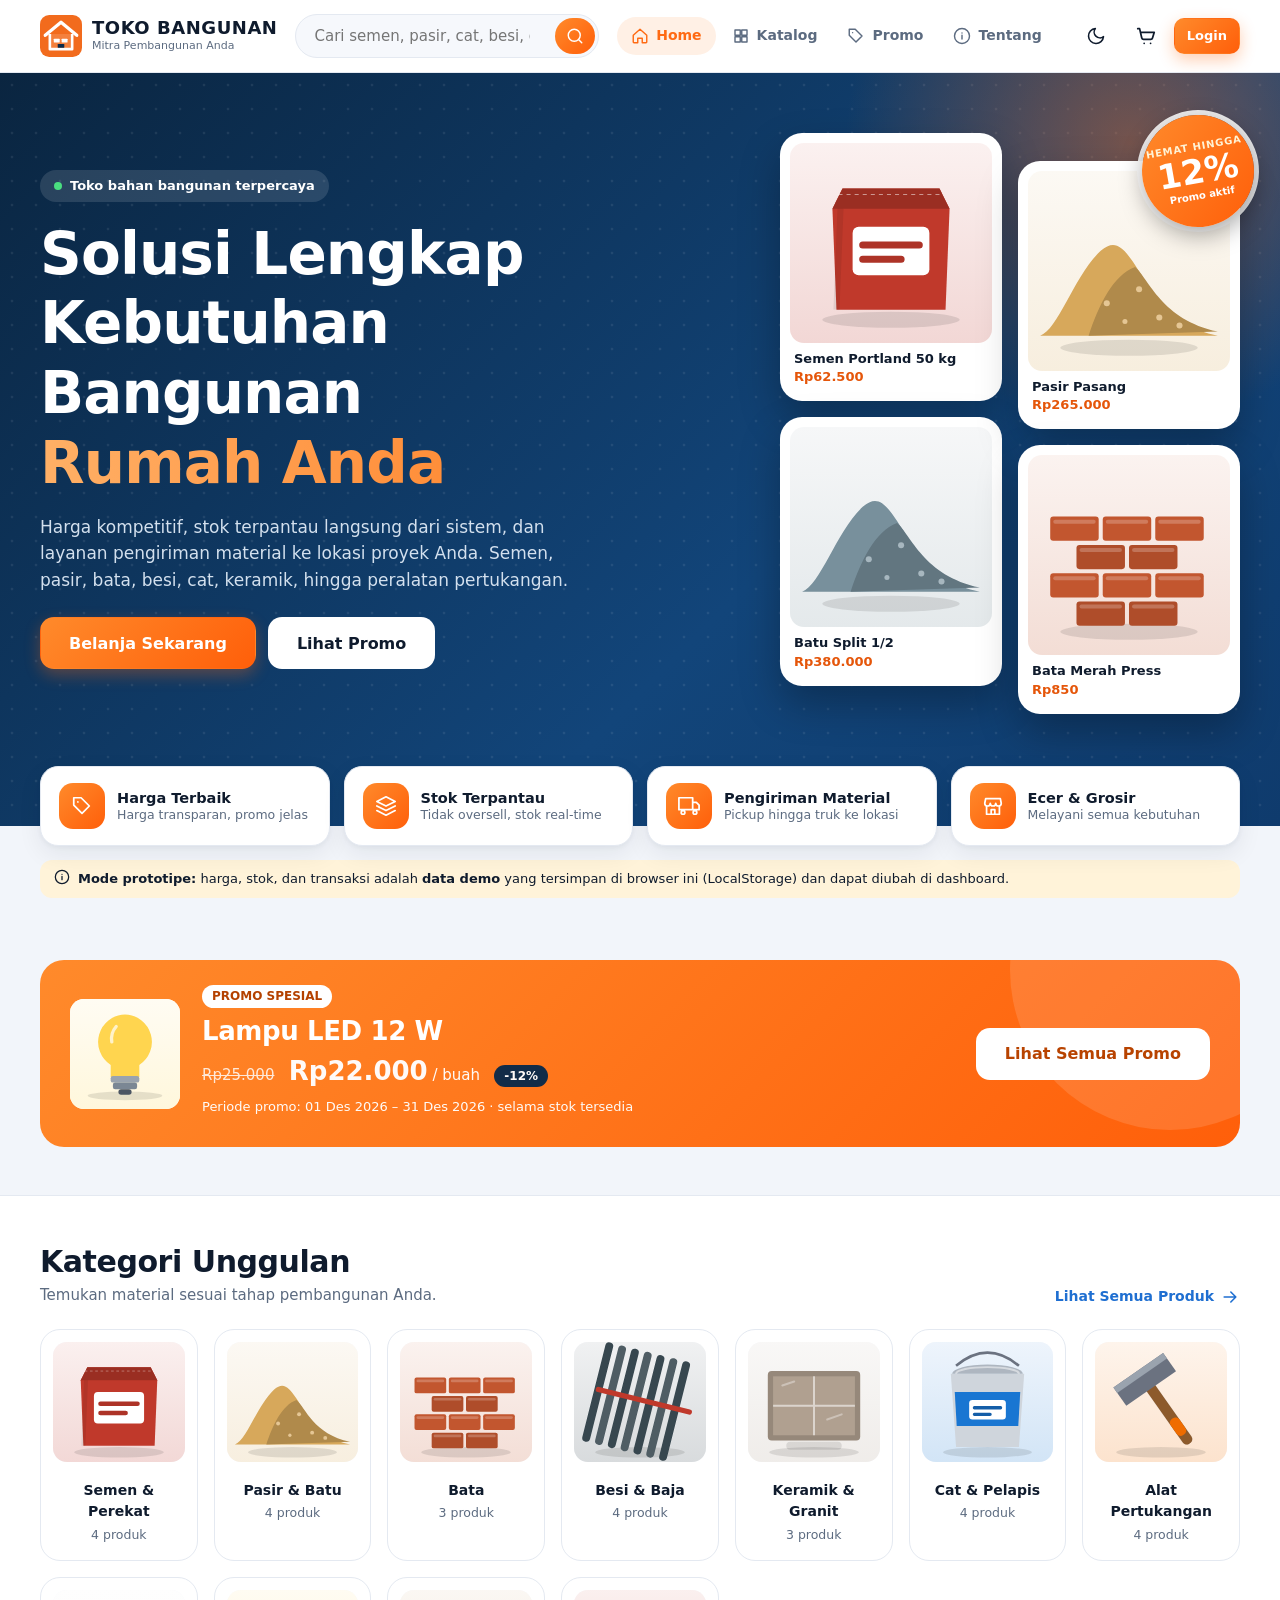
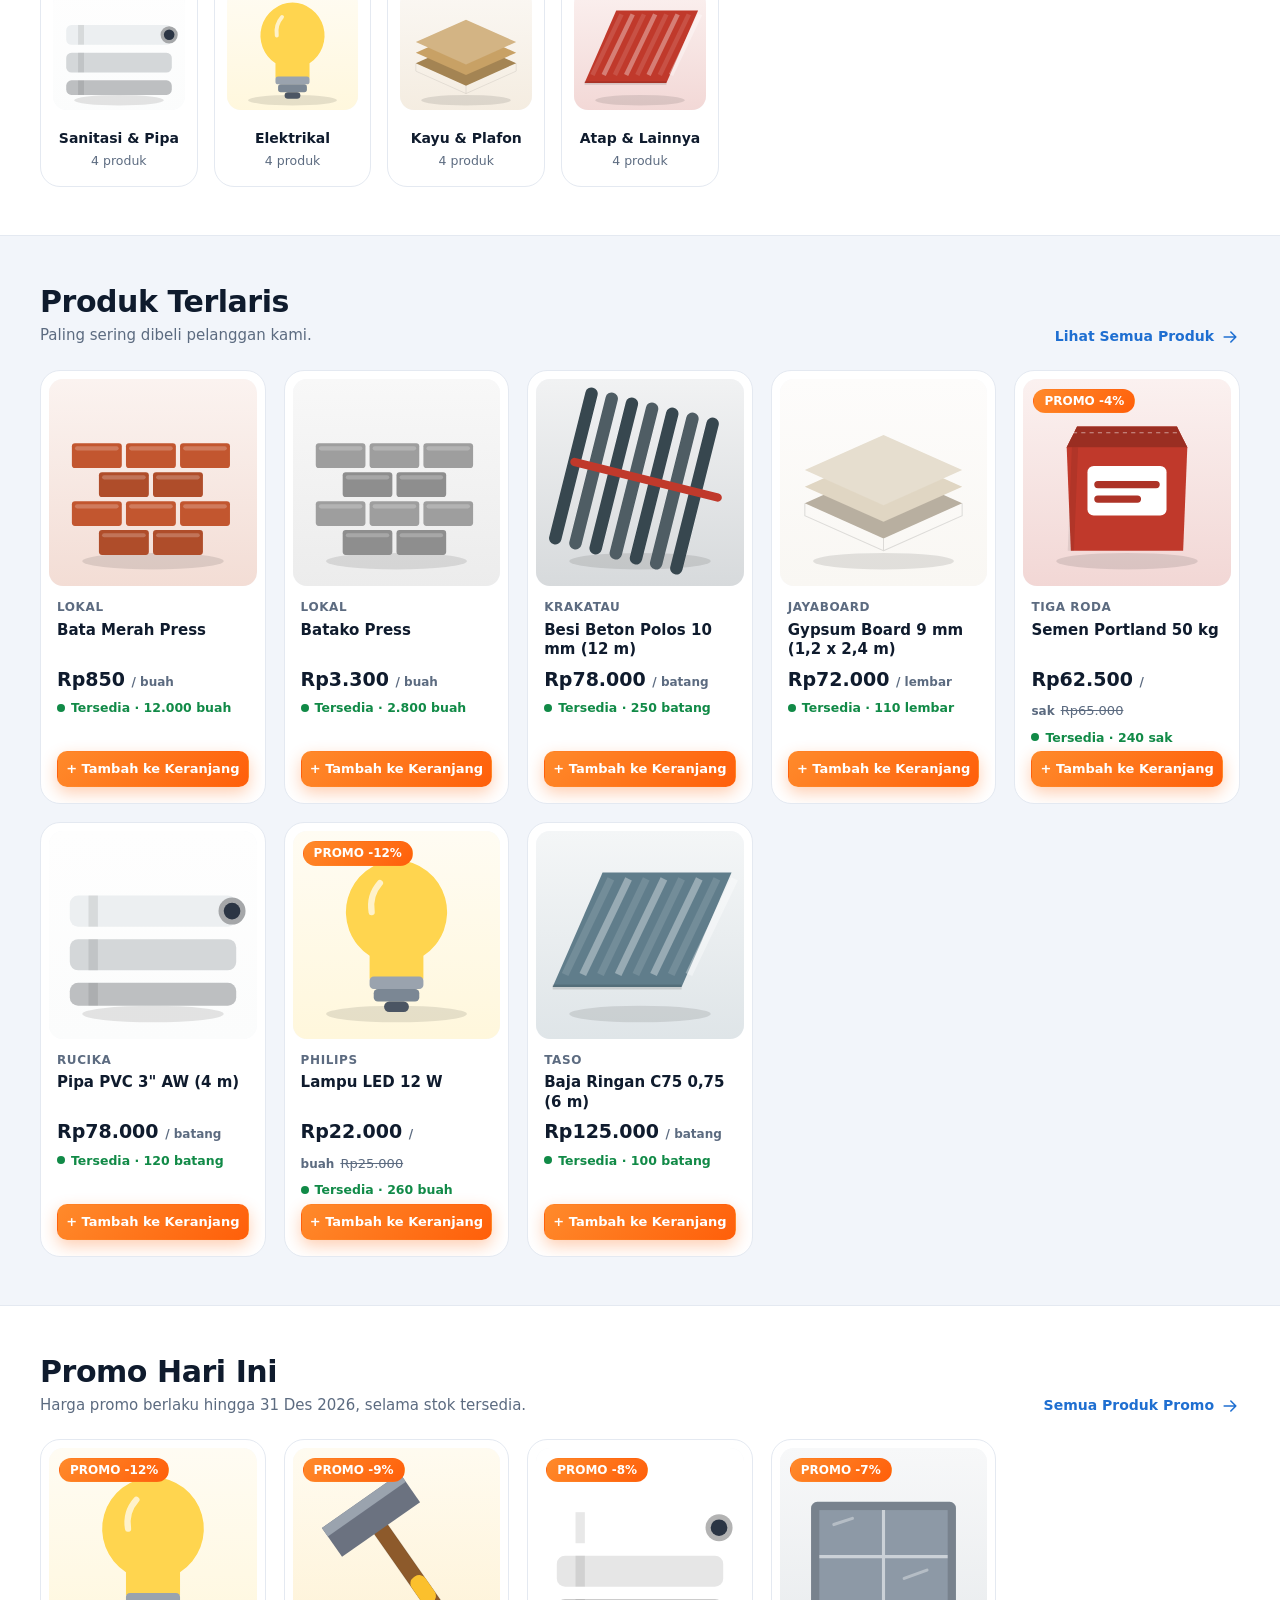
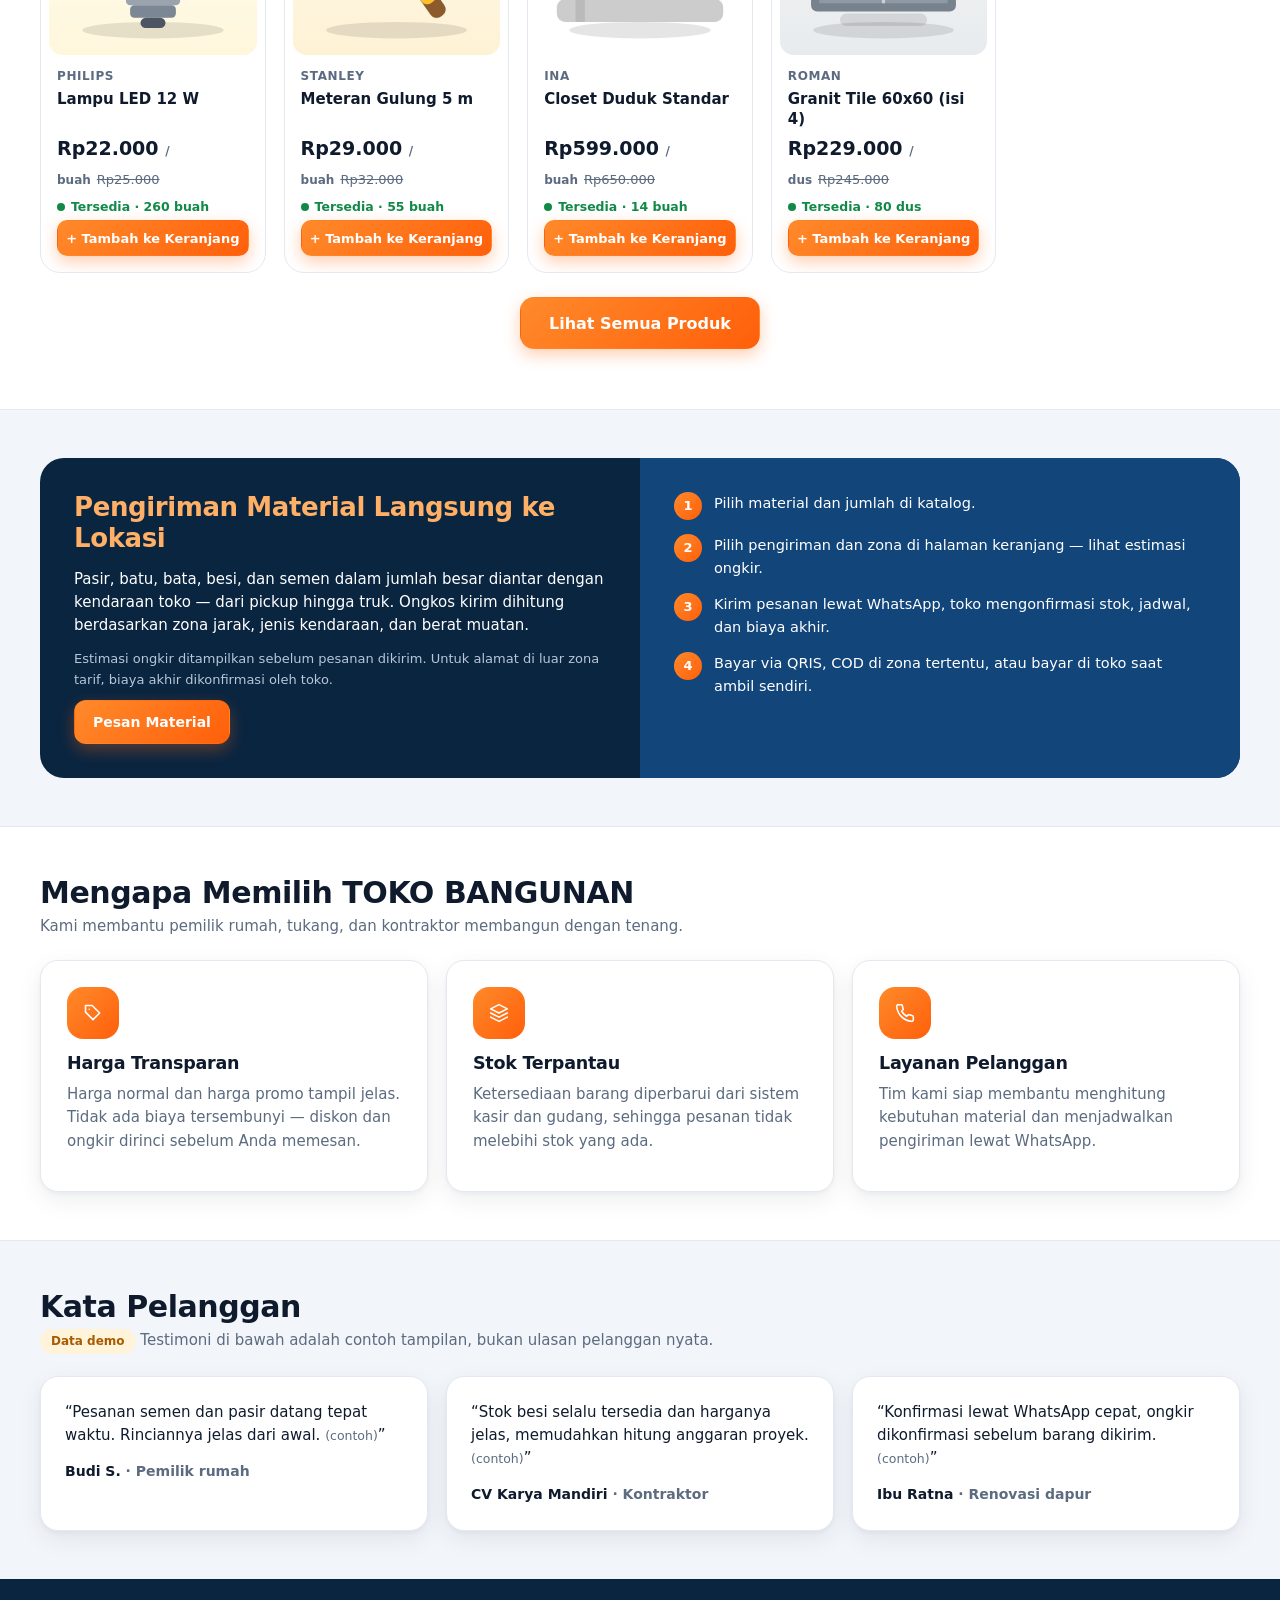
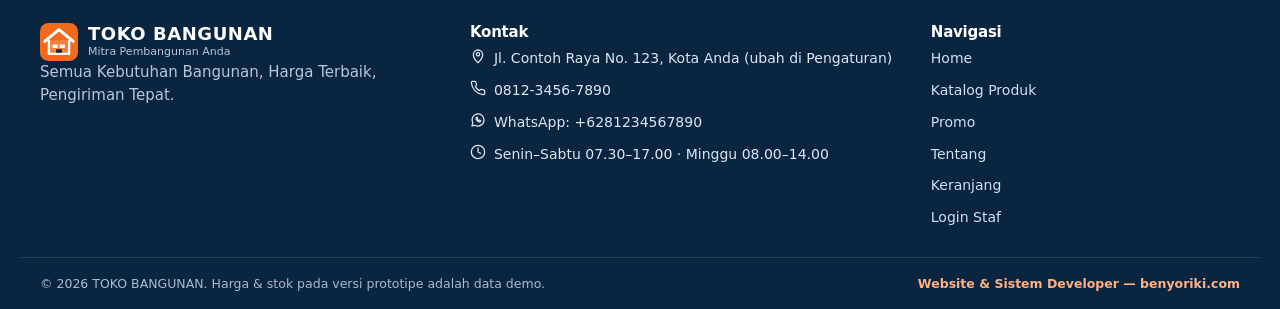
==== commit dff30473: "Add files via upload" ====
--- a/index.html
+++ b/index.html
@@ -19,20 +19,22 @@
 <main id="page">
 
 <section class="hero" aria-label="Banner utama">
-  <img class="hero-img" id="hero-img" alt="Etalase toko bangunan dengan tumpukan semen, bata, besi, dan cat" width="800" height="520">
   <div class="container hero-inner">
-    <div>
+    <div class="hero-copy">
+      <span class="eyebrow"><i></i> Toko bahan bangunan terpercaya</span>
       <h1>Solusi Lengkap Kebutuhan Bangunan <em>Rumah Anda</em></h1>
       <p>Harga kompetitif, stok terpantau langsung dari sistem, dan layanan pengiriman material ke lokasi proyek Anda. Semen, pasir, bata, besi, cat, keramik, hingga peralatan pertukangan.</p>
       <div class="hero-cta">
         <a class="btn btn-primary btn-lg" href="katalog.html" id="cta-belanja">Belanja Sekarang</a>
         <a class="btn btn-light btn-lg" href="#promo" id="cta-promo">Lihat Promo</a>
       </div>
-      <div class="hero-badges" id="hero-badges"></div>
     </div>
-    <div class="promo-badge" id="hero-badge" aria-label="Promo spesial" hidden><small>PROMO SPESIAL</small><strong id="hero-pct">0%</strong><span>Hemat Bangun Rumah</span></div>
+    <div class="hero-art" id="hero-art" aria-label="Produk pilihan">
+      <div class="promo-badge" id="hero-badge" hidden><small>HEMAT HINGGA</small><strong id="hero-pct">0%</strong><span>Promo aktif</span></div>
+    </div>
   </div>
 </section>
+<div class="container"><div class="feat-strip" id="feat-strip"></div></div>
 
 <div class="container"><div id="demo-banner"></div></div>
 
--- a/style.css
+++ b/style.css
@@ -1,26 +1,28 @@
 /* =====================================================================
-   style.css — Desain utama TOKO BANGUNAN (tema terang & gelap)
+   style.css v2 — TOKO BANGUNAN: desain modern, ringan (tanpa blur/filter
+   berat), kompatibel Chrome/Edge/Firefox di Windows 7 dan HP kelas bawah.
    ===================================================================== */
 :root {
-  --bg: #f4f6f9; --surface: #ffffff; --surface-2: #f8fafc; --text: #14202e; --muted: #5b6b7d; --line: #e2e8f0;
-  --navy: #0b2a4a; --navy-2: #123a63; --navy-text: #eaf1f8; --orange: #f26b1d; --orange-d: #d4570f; --orange-soft: #fff1e8;
-  --blue: #1f5fae; --ok: #15803d; --ok-soft: #e6f6ec; --warn: #b45309; --warn-soft: #fff4dd; --bad: #c62828; --bad-soft: #fdeaea;
-  --shadow: 0 1px 2px rgba(16, 32, 52, .06), 0 4px 14px rgba(16, 32, 52, .06); --shadow-lg: 0 10px 40px rgba(16, 32, 52, .18);
-  --r: 12px; --r-sm: 8px; --font: Inter, system-ui, -apple-system, "Segoe UI", Roboto, "Helvetica Neue", Arial, sans-serif;
+  --bg: #f2f5fa; --surface: #ffffff; --surface-2: #f6f8fc; --text: #0f1b2d; --muted: #5c6b80; --line: #e4e9f1;
+  --navy: #0a2540; --navy-2: #12457a; --navy-text: #eaf1f8; --orange: #ff6a13; --orange-d: #e5560a; --orange-2: #ff8a2b; --orange-soft: #fff0e5;
+  --blue: #1f6fd1; --ok: #118a47; --ok-soft: #e4f7ec; --warn: #a85a00; --warn-soft: #fff3d9; --bad: #c62828; --bad-soft: #fdeaea;
+  --grad: linear-gradient(135deg, #ff8a2b 0%, #ff5f0a 100%);
+  --shadow-sm: 0 1px 2px rgba(15, 27, 45, .06); --shadow: 0 2px 4px rgba(15, 27, 45, .04), 0 8px 24px rgba(15, 27, 45, .07); --shadow-lg: 0 16px 48px rgba(10, 37, 64, .22);
+  --r: 18px; --r-sm: 12px; --font: "Segoe UI", Inter, system-ui, -apple-system, Roboto, "Helvetica Neue", Arial, sans-serif;
 }
 [data-theme="dark"] {
-  --bg: #0b131e; --surface: #121e2d; --surface-2: #0f1927; --text: #e8eef5; --muted: #9fb2c6; --line: #24364b;
-  --navy: #081423; --navy-2: #0e2540; --orange-soft: #3a2314; --ok: #4ade80; --ok-soft: #12301f; --warn: #fbbf24; --warn-soft: #3a2d0e; --bad: #f87171; --bad-soft: #3b1717; --blue: #6aa8ff;
-  --shadow: 0 1px 2px rgba(0, 0, 0, .4), 0 4px 14px rgba(0, 0, 0, .3); --shadow-lg: 0 10px 40px rgba(0, 0, 0, .55);
+  --bg: #0a121d; --surface: #111c2b; --surface-2: #0d1724; --text: #e9eff7; --muted: #9db0c6; --line: #213349;
+  --navy: #07111f; --navy-2: #0d2744; --orange-soft: #3a2313; --ok: #4ade80; --ok-soft: #123221; --warn: #fbbf24; --warn-soft: #3a2d0e; --bad: #f87171; --bad-soft: #3b1717; --blue: #6aa8ff;
+  --shadow-sm: none; --shadow: 0 2px 10px rgba(0, 0, 0, .35); --shadow-lg: 0 16px 48px rgba(0, 0, 0, .6);
 }
 * { box-sizing: border-box; }
 html { -webkit-text-size-adjust: 100%; scroll-behavior: smooth; }
-body { margin: 0; font-family: var(--font); background: var(--bg); color: var(--text); font-size: 15px; line-height: 1.5; min-width: 320px; overflow-x: hidden; }
+body { margin: 0; font-family: var(--font); background: var(--bg); color: var(--text); font-size: 15px; line-height: 1.55; min-width: 320px; overflow-x: hidden; -webkit-font-smoothing: antialiased; }
 img, svg { max-width: 100%; }
 a { color: var(--blue); text-decoration: none; } a:hover { text-decoration: underline; }
-h1, h2, h3, h4 { line-height: 1.2; margin: 0 0 .5em; letter-spacing: -.01em; }
+h1, h2, h3, h4 { line-height: 1.2; margin: 0 0 .5em; letter-spacing: -.015em; font-weight: 800; }
 p { margin: 0 0 .8em; }
-:focus-visible { outline: 3px solid #ffb184; outline-offset: 2px; border-radius: 6px; }
+:focus-visible { outline: 3px solid #ffb184; outline-offset: 2px; border-radius: 8px; }
 .container { width: 100%; max-width: 1240px; margin: 0 auto; padding: 0 20px; }
 .ic { flex: none; vertical-align: middle; }
 .muted { color: var(--muted); } .muted-light { color: #b8c7d8; } .small { font-size: 13px; } .right { text-align: right; } .center { text-align: center; }
@@ -30,181 +32,190 @@
 [hidden] { display: none !important; }
 
 /* ---- Loading screen ---- */
-#tb-loader { position: fixed; inset: 0; z-index: 9999; background: linear-gradient(160deg, #0b2a4a, #123a63); display: grid; place-items: center; color: #fff; transition: opacity .45s ease, visibility .45s; }
+#tb-loader { position: fixed; top: 0; right: 0; bottom: 0; left: 0; z-index: 9999; background: linear-gradient(160deg, #0a2540, #12457a); display: flex; align-items: center; justify-content: center; color: #fff; transition: opacity .4s ease, visibility .4s; }
 #tb-loader.done { opacity: 0; visibility: hidden; }
 html.no-loader #tb-loader { display: none; }
 html.loading body { overflow: hidden; }
 .ld-box { text-align: center; padding: 24px; }
-.ld-logo { width: 84px; height: 84px; margin: 0 auto 14px; animation: ldPop .9s ease both; }
-.ld-box b { display: block; font-size: 24px; letter-spacing: .12em; }
+.ld-logo { width: 84px; height: 84px; margin: 0 auto 14px; animation: ldPop .8s ease both; }
+.ld-box b { display: block; font-size: 24px; letter-spacing: .14em; }
 .ld-box small { display: block; margin-top: 10px; opacity: .8; }
 .ld-sub { opacity: .85; font-size: 13px; margin-top: 2px; }
-.ld-bar { width: 220px; height: 6px; border-radius: 99px; background: rgba(255, 255, 255, .2); margin: 18px auto 0; overflow: hidden; }
-.ld-bar i { display: block; height: 100%; width: 100%; background: var(--orange); border-radius: 99px; transform-origin: left; animation: ldBar 3s linear forwards; }
+.ld-bar { width: 220px; max-width: 70vw; height: 6px; border-radius: 99px; background: rgba(255, 255, 255, .2); margin: 18px auto 0; overflow: hidden; }
+.ld-bar i { display: block; height: 100%; width: 100%; background: var(--grad); border-radius: 99px; transform-origin: left; animation: ldBar 3s linear forwards; }
 @keyframes ldBar { from { transform: scaleX(0); } to { transform: scaleX(1); } }
 @keyframes ldPop { from { transform: scale(.6) translateY(10px); opacity: 0; } to { transform: none; opacity: 1; } }
 
 /* ---- Tombol & form ---- */
-.btn { display: inline-flex; align-items: center; justify-content: center; gap: 8px; border: 1.5px solid transparent; border-radius: 10px; padding: 10px 18px; font: 600 14px/1.2 var(--font); cursor: pointer; transition: transform .12s ease, background .15s, box-shadow .15s, border-color .15s; min-height: 42px; text-decoration: none !important; white-space: nowrap; }
+.btn { display: inline-flex; align-items: center; justify-content: center; gap: 8px; border: 1.5px solid transparent; border-radius: 12px; padding: 10px 18px; font: 700 14px/1.2 var(--font); cursor: pointer; transition: transform .12s ease, background-color .15s, border-color .15s, color .15s; min-height: 44px; text-decoration: none !important; white-space: nowrap; }
 .btn:active { transform: translateY(1px); } .btn[disabled] { opacity: .5; cursor: not-allowed; }
-.btn-primary { background: var(--orange); color: #fff; box-shadow: 0 4px 12px rgba(242, 107, 29, .3); } .btn-primary:hover:not([disabled]) { background: var(--orange-d); }
+.btn-primary { background: var(--grad); color: #fff; box-shadow: 0 6px 16px rgba(255, 106, 19, .32); } .btn-primary:hover:not([disabled]) { background: var(--orange-d); }
 .btn-dark { background: var(--navy); color: #fff; } .btn-dark:hover { background: var(--navy-2); }
-.btn-outline { background: transparent; border-color: var(--line); color: var(--text); } .btn-outline:hover { border-color: var(--orange); color: var(--orange); }
+.btn-outline { background: var(--surface); border-color: var(--line); color: var(--text); } .btn-outline:hover { border-color: var(--orange); color: var(--orange); }
 .btn-ghost { background: transparent; color: var(--text); } .btn-ghost:hover { background: var(--surface-2); }
-.btn-light { background: #fff; color: #14202e; } .btn-danger { background: var(--bad); color: #fff; } .btn-ok { background: var(--ok); color: #fff; }
+.btn-light { background: #fff; color: #0f1b2d; } .btn-light:hover { background: #fff4ea; }
+.btn-danger { background: var(--bad); color: #fff; } .btn-ok { background: var(--ok); color: #fff; }
 [data-theme="dark"] .btn-ok { color: #06240f; } [data-theme="dark"] .btn-danger { color: #2a0606; }
 .btn-ghost-light { background: rgba(255, 255, 255, .08); color: #fff; border-color: rgba(255, 255, 255, .18); } .btn-ghost-light:hover { background: rgba(255, 255, 255, .16); }
-.btn-sm { padding: 6px 12px; min-height: 34px; font-size: 13px; } .btn-lg { padding: 14px 26px; font-size: 16px; min-height: 50px; } .btn-block { width: 100%; }
-.icon-btn { display: inline-grid; place-items: center; width: 42px; height: 42px; border-radius: 10px; border: 0; background: transparent; color: inherit; cursor: pointer; position: relative; } .icon-btn:hover { background: rgba(127, 140, 160, .16); text-decoration: none; }
-.input, select.input, textarea.input { width: 100%; padding: 10px 12px; border: 1.5px solid var(--line); border-radius: 10px; background: var(--surface); color: var(--text); font: 400 15px var(--font); min-height: 42px; }
-.input:focus { border-color: var(--orange); outline: none; box-shadow: 0 0 0 3px rgba(242, 107, 29, .2); }
-textarea.input { min-height: 80px; resize: vertical; }
-.field { display: block; margin-bottom: 14px; } .field > span { display: block; font-size: 13px; font-weight: 600; margin-bottom: 5px; color: var(--muted); }
+.btn-sm { padding: 6px 12px; min-height: 36px; font-size: 13px; border-radius: 10px; } .btn-lg { padding: 14px 28px; font-size: 16px; min-height: 52px; border-radius: 14px; } .btn-block { width: 100%; }
+.icon-btn { display: inline-flex; align-items: center; justify-content: center; width: 44px; height: 44px; border-radius: 12px; border: 0; background: transparent; color: inherit; cursor: pointer; position: relative; } .icon-btn:hover { background: rgba(127, 140, 160, .16); text-decoration: none; }
+.input, select.input, textarea.input { width: 100%; padding: 10px 14px; border: 1.5px solid var(--line); border-radius: 12px; background: var(--surface); color: var(--text); font: 400 15px var(--font); min-height: 44px; }
+.input:focus { border-color: var(--orange); outline: none; box-shadow: 0 0 0 4px rgba(255, 106, 19, .18); }
+textarea.input { min-height: 84px; resize: vertical; }
+.field { display: block; margin-bottom: 14px; min-width: 0; } .field > span { display: block; font-size: 13px; font-weight: 700; margin-bottom: 6px; color: var(--muted); }
 .field .hint { font-weight: 400; font-size: 12px; color: var(--muted); margin-top: 4px; display: block; }
-.form-error { color: var(--bad); font-size: 13px; min-height: 18px; margin: 4px 0 0; font-weight: 600; }
+.form-error { color: var(--bad); font-size: 13px; min-height: 18px; margin: 4px 0 0; font-weight: 700; }
 .form-grid { display: grid; grid-template-columns: repeat(2, minmax(0, 1fr)); gap: 0 16px; } .form-grid .full { grid-column: 1 / -1; }
 .check { display: flex; align-items: center; gap: 8px; font-size: 14px; cursor: pointer; } .check input { width: 18px; height: 18px; accent-color: var(--orange); }
-.pw-wrap { position: relative; } .pw-wrap .input { padding-right: 46px; } .pw-wrap button { position: absolute; right: 4px; top: 4px; }
+.pw-wrap { position: relative; } .pw-wrap .input { padding-right: 50px; } .pw-wrap button { position: absolute; right: 2px; top: 0; }
 
 /* ---- Badge, pill, kartu, alert ---- */
-.badge { position: absolute; top: 2px; right: 0; min-width: 18px; height: 18px; border-radius: 99px; background: var(--orange); color: #fff; font: 700 11px/18px var(--font); text-align: center; padding: 0 5px; }
+.badge { position: absolute; top: 3px; right: 1px; min-width: 18px; height: 18px; border-radius: 99px; background: var(--grad); color: #fff; font: 800 11px/18px var(--font); text-align: center; padding: 0 5px; }
 .pill { display: inline-block; padding: 2px 10px; border-radius: 99px; font-size: 12px; font-weight: 700; background: var(--surface-2); color: var(--muted); border: 1px solid var(--line); white-space: nowrap; }
-.pill.ok { background: var(--ok-soft); color: var(--ok); border-color: transparent; } .pill.warn { background: var(--warn-soft); color: var(--warn); border-color: transparent; } .pill.bad { background: var(--bad-soft); color: var(--bad); border-color: transparent; } .pill.promo { background: var(--orange); color: #fff; border-color: transparent; } .pill.info { background: #e7f0fc; color: #1f5fae; border-color: transparent; }
+.pill.ok { background: var(--ok-soft); color: var(--ok); border-color: transparent; } .pill.warn { background: var(--warn-soft); color: var(--warn); border-color: transparent; } .pill.bad { background: var(--bad-soft); color: var(--bad); border-color: transparent; } .pill.promo { background: var(--grad); color: #fff; border-color: transparent; } .pill.info { background: #e6f0fd; color: #1a5cb3; border-color: transparent; }
 [data-theme="dark"] .pill.info { background: #15294a; color: #8db8ff; }
 .card { background: var(--surface); border: 1px solid var(--line); border-radius: var(--r); box-shadow: var(--shadow); }
-.card-pad { padding: 20px; }
+.card-pad { padding: 22px; }
 .alert { display: flex; gap: 10px; padding: 12px 14px; border-radius: var(--r-sm); font-size: 14px; border: 1px solid var(--line); background: var(--surface-2); margin-bottom: 14px; }
-.alert.warn { background: var(--warn-soft); border-color: transparent; color: var(--text); } .alert.bad { background: var(--bad-soft); border-color: transparent; } .alert.ok { background: var(--ok-soft); border-color: transparent; } .alert.info { background: #e7f0fc; border-color: transparent; color: #0f3a6e; }
+.alert.warn { background: var(--warn-soft); border-color: transparent; color: var(--text); } .alert.bad { background: var(--bad-soft); border-color: transparent; } .alert.ok { background: var(--ok-soft); border-color: transparent; } .alert.info { background: #e6f0fd; border-color: transparent; color: #0f3a6e; }
 [data-theme="dark"] .alert.info { background: #15294a; color: #cfe1ff; }
-.demo-banner { display: flex; gap: 8px; align-items: flex-start; background: var(--warn-soft); color: var(--text); font-size: 13px; padding: 8px 14px; border-radius: 10px; margin: 12px 0; }
-.toasts, #toasts { position: fixed; right: 16px; bottom: 16px; z-index: 9000; display: grid; gap: 8px; max-width: min(380px, calc(100vw - 32px)); }
-.toast { background: var(--navy); color: #fff; padding: 12px 16px; border-radius: 10px; box-shadow: var(--shadow-lg); font-size: 14px; animation: toastIn .25s ease; border-left: 4px solid var(--blue); }
+.demo-banner { display: flex; gap: 8px; align-items: flex-start; background: var(--warn-soft); color: var(--text); font-size: 13px; padding: 9px 14px; border-radius: 12px; margin: 14px 0; }
+#toasts { position: fixed; right: 16px; bottom: 16px; z-index: 9000; display: grid; gap: 8px; max-width: min(380px, calc(100vw - 32px)); }
+.toast { background: var(--navy); color: #fff; padding: 12px 16px; border-radius: 12px; box-shadow: var(--shadow-lg); font-size: 14px; animation: toastIn .25s ease; border-left: 4px solid var(--blue); }
 .toast.ok { border-left-color: #2fb860; } .toast.error { border-left-color: #ef4444; background: #3b1212; } .toast.out { opacity: 0; transform: translateY(8px); transition: .3s; }
 @keyframes toastIn { from { opacity: 0; transform: translateY(10px); } }
 
 /* ---- Modal ---- */
-.modal-wrap { position: fixed; inset: 0; z-index: 8000; background: rgba(8, 20, 35, .6); display: grid; place-items: center; padding: 16px; animation: fade .15s; }
-.modal { background: var(--surface); color: var(--text); width: min(560px, 100%); max-height: calc(100vh - 32px); display: flex; flex-direction: column; border-radius: 14px; box-shadow: var(--shadow-lg); }
-.modal.wide, .modal-wrap.wide .modal { width: min(860px, 100%); }
-.modal-head { display: flex; justify-content: space-between; align-items: center; padding: 14px 18px; border-bottom: 1px solid var(--line); } .modal-head h3 { margin: 0; font-size: 18px; }
-.modal-body { padding: 18px; overflow: auto; } .modal-foot { padding: 12px 18px; border-top: 1px solid var(--line); display: flex; gap: 8px; justify-content: flex-end; flex-wrap: wrap; }
+.modal-wrap { position: fixed; top: 0; right: 0; bottom: 0; left: 0; z-index: 8000; background: rgba(8, 20, 35, .62); display: flex; align-items: center; justify-content: center; padding: 16px; animation: fade .15s; }
+.modal { background: var(--surface); color: var(--text); width: min(580px, 100%); max-height: calc(100vh - 32px); display: flex; flex-direction: column; border-radius: 20px; box-shadow: var(--shadow-lg); }
+.modal-head { display: flex; justify-content: space-between; align-items: center; padding: 14px 20px; border-bottom: 1px solid var(--line); } .modal-head h3 { margin: 0; font-size: 18px; }
+.modal-body { padding: 20px; overflow: auto; } .modal-foot { padding: 14px 20px; border-top: 1px solid var(--line); display: flex; gap: 8px; justify-content: flex-end; flex-wrap: wrap; }
 @keyframes fade { from { opacity: 0; } }
 
 /* ---- Header publik ---- */
-.site-header { position: sticky; top: 0; z-index: 500; background: var(--surface); border-bottom: 1px solid var(--line); box-shadow: 0 2px 10px rgba(16, 32, 52, .05); }
-.hdr-row { display: flex; align-items: center; gap: 18px; min-height: 68px; }
-.brand { display: flex; align-items: center; gap: 10px; color: var(--text); text-decoration: none !important; } .brand b { display: block; font-size: 18px; letter-spacing: .02em; line-height: 1.1; font-weight: 800; } .brand small { display: block; font-size: 11px; color: var(--muted); }
+.site-header { position: sticky; top: 0; z-index: 500; background: var(--surface); border-bottom: 1px solid var(--line); }
+.hdr-row { display: flex; align-items: center; gap: 18px; min-height: 72px; }
+.brand { display: flex; align-items: center; gap: 10px; color: var(--text); text-decoration: none !important; min-width: 0; } .brand b { display: block; font-size: 18px; letter-spacing: .03em; line-height: 1.1; font-weight: 800; } .brand small { display: block; font-size: 11px; color: var(--muted); }
 .brand-light { color: #fff; } .brand-light small { color: #b8c7d8; }
-.hdr-search { flex: 1; display: flex; max-width: 420px; position: relative; } .hdr-search .input { padding-right: 52px; border-radius: 10px; }
-.search-btn { position: absolute; right: 0; top: 0; height: 100%; width: 46px; border: 0; background: var(--orange); color: #fff; border-radius: 0 10px 10px 0; cursor: pointer; }
-.hdr-nav { display: flex; gap: 4px; margin-left: auto; } .hdr-nav a { display: flex; flex-direction: column; align-items: center; gap: 1px; padding: 6px 12px; border-radius: 8px; color: var(--muted); font-size: 12px; font-weight: 600; } .hdr-nav a:hover, .hdr-nav a.active { color: var(--orange); text-decoration: none; background: var(--orange-soft); }
-.hdr-actions { display: flex; align-items: center; gap: 6px; } .menu-btn { display: none; }
+.hdr-search { flex: 1; display: flex; max-width: 440px; position: relative; } .hdr-search .input { padding-right: 54px; border-radius: 99px; background: var(--surface-2); padding-left: 18px; }
+.search-btn { position: absolute; right: 4px; top: 4px; height: 36px; width: 40px; border: 0; background: var(--grad); color: #fff; border-radius: 99px; cursor: pointer; display: flex; align-items: center; justify-content: center; }
+.hdr-nav { display: flex; gap: 2px; margin-left: auto; } .hdr-nav a { display: flex; align-items: center; gap: 7px; padding: 8px 14px; border-radius: 99px; color: var(--muted); font-size: 14px; font-weight: 700; } .hdr-nav a:hover, .hdr-nav a.active { color: var(--orange); text-decoration: none; background: var(--orange-soft); }
+.hdr-actions { display: flex; align-items: center; gap: 6px; }
+.bnav { display: none; }
 
 /* ---- Hero ---- */
-.hero { position: relative; color: #fff; background: var(--navy); overflow: hidden; }
-.hero-img { position: absolute; inset: 0; width: 100%; height: 100%; object-fit: cover; }
-.hero::before { content: ""; position: absolute; inset: 0; background: linear-gradient(90deg, rgba(8, 20, 35, .93) 0%, rgba(8, 20, 35, .72) 42%, rgba(8, 20, 35, .12) 100%); z-index: 1; }
-.hero-inner { position: relative; z-index: 2; padding: 64px 20px 54px; display: grid; grid-template-columns: 1.2fr .8fr; gap: 24px; align-items: center; }
-.hero h1 { font-size: clamp(30px, 4.6vw, 54px); font-weight: 800; margin-bottom: 14px; } .hero h1 em { font-style: normal; color: #ffa04d; display: block; }
-.hero p { font-size: 17px; max-width: 560px; color: #dbe6f2; }
-.hero-cta { display: flex; gap: 12px; flex-wrap: wrap; margin: 22px 0; }
-.hero-badges { display: flex; flex-wrap: wrap; gap: 10px 22px; margin-top: 8px; } .hero-badges span { display: flex; align-items: center; gap: 8px; font-size: 14px; font-weight: 600; } .hero-badges .ic-wrap { display: grid; place-items: center; width: 34px; height: 34px; border-radius: 50%; background: var(--orange); }
-.promo-badge { justify-self: end; width: 190px; height: 190px; border-radius: 50%; background: radial-gradient(circle at 35% 30%, #ff5a2a, #c9150d); display: grid; place-content: center; text-align: center; box-shadow: 0 10px 30px rgba(0, 0, 0, .4), 0 0 0 6px rgba(255, 200, 60, .85); transform: rotate(-8deg); }
-.promo-badge small { font-weight: 800; letter-spacing: .1em; font-size: 13px; color: #ffe08a; } .promo-badge strong { font-size: 54px; line-height: 1; font-weight: 800; } .promo-badge span { font-size: 12px; font-weight: 700; }
+.hero { position: relative; color: #fff; background: linear-gradient(135deg, #0a2540 0%, #12457a 62%, #0f3b6d 100%); overflow: hidden; }
+.hero::before { content: ""; position: absolute; top: 0; right: 0; bottom: 0; left: 0; background: radial-gradient(rgba(255, 255, 255, .08) 1.5px, transparent 1.6px) 0 0 / 24px 24px; }
+.hero::after { content: ""; position: absolute; width: 620px; height: 620px; right: -160px; top: -240px; border-radius: 50%; background: radial-gradient(circle, rgba(255, 106, 19, .42), rgba(255, 106, 19, 0) 65%); }
+.hero-inner { position: relative; z-index: 2; padding: 60px 20px 112px; display: grid; grid-template-columns: 1.1fr .9fr; gap: 32px; align-items: center; }
+.eyebrow { display: inline-flex; align-items: center; gap: 8px; padding: 6px 14px; border-radius: 99px; background: rgba(255, 255, 255, .12); font-size: 13px; font-weight: 700; margin-bottom: 18px; } .eyebrow i { width: 8px; height: 8px; border-radius: 50%; background: #4ade80; }
+.hero h1 { font-size: clamp(32px, 4.6vw, 58px); font-weight: 800; margin-bottom: 16px; } .hero h1 em { font-style: normal; background: linear-gradient(90deg, #ffb066, #ff7a1f); -webkit-background-clip: text; background-clip: text; color: transparent; -webkit-text-fill-color: transparent; display: block; }
+.hero p { font-size: 17px; max-width: 540px; color: #d3e0ee; }
+.hero-cta { display: flex; gap: 12px; flex-wrap: wrap; margin: 24px 0 8px; }
+.hero-art { position: relative; display: grid; grid-template-columns: 1fr 1fr; gap: 16px; max-width: 460px; justify-self: end; width: 100%; padding-bottom: 28px; }
+.hero-tile { background: #fff; color: #0f1b2d; border-radius: 22px; padding: 10px; box-shadow: 0 18px 40px rgba(0, 0, 0, .28); display: block; text-decoration: none !important; } .hero-tile:nth-child(even) { transform: translateY(28px); }
+.hero-tile img { width: 100%; display: block; border-radius: 14px; aspect-ratio: 1; object-fit: cover; } .hero-tile b { display: block; font-size: 13px; margin: 8px 4px 0; line-height: 1.25; white-space: nowrap; overflow: hidden; text-overflow: ellipsis; } .hero-tile span { display: block; font-size: 13px; margin: 0 4px 4px; color: var(--orange-d); font-weight: 800; }
+.promo-badge { position: absolute; top: -18px; right: -14px; z-index: 3; width: 112px; height: 112px; border-radius: 50%; background: var(--grad); display: flex; flex-direction: column; align-items: center; justify-content: center; text-align: center; box-shadow: 0 8px 24px rgba(0, 0, 0, .35), 0 0 0 5px rgba(255, 255, 255, .9); transform: rotate(-10deg); }
+.promo-badge small { font-weight: 800; letter-spacing: .08em; font-size: 10px; color: #fff3d6; } .promo-badge strong { font-size: 34px; line-height: 1; font-weight: 800; } .promo-badge span { font-size: 10px; font-weight: 700; }
+.feat-strip { position: relative; z-index: 4; margin-top: -60px; display: grid; grid-template-columns: repeat(4, minmax(0, 1fr)); gap: 14px; }
+.feat { display: flex; gap: 12px; align-items: center; padding: 16px 18px; background: var(--surface); border: 1px solid var(--line); border-radius: 18px; box-shadow: var(--shadow); } .feat b { display: block; font-size: 14.5px; line-height: 1.25; } .feat small { color: var(--muted); font-size: 12.5px; line-height: 1.3; display: block; }
+.feat .ic-wrap { width: 46px; height: 46px; border-radius: 14px; background: var(--grad); color: #fff; display: flex; align-items: center; justify-content: center; flex: none; }
 
 /* ---- Seksi ---- */
-.section { padding: 44px 0; } .section.alt { background: var(--surface); border-block: 1px solid var(--line); }
-.sec-head { display: flex; justify-content: space-between; align-items: end; gap: 12px; margin-bottom: 20px; flex-wrap: wrap; } .sec-head h2 { margin: 0; font-size: 26px; } .sec-head p { margin: 4px 0 0; color: var(--muted); }
+.section { padding: 48px 0; } .section.alt { background: var(--surface); border-top: 1px solid var(--line); border-bottom: 1px solid var(--line); }
+.sec-head { display: flex; justify-content: space-between; align-items: flex-end; gap: 12px; margin-bottom: 22px; flex-wrap: wrap; } .sec-head h2 { margin: 0; font-size: clamp(22px, 2.6vw, 30px); } .sec-head p { margin: 4px 0 0; color: var(--muted); }
 .link-more { font-weight: 700; display: inline-flex; align-items: center; gap: 6px; font-size: 14px; }
-.cat-grid { display: grid; grid-template-columns: repeat(auto-fill, minmax(140px, 1fr)); gap: 14px; }
-.cat-card { display: block; text-align: center; background: var(--surface); border: 1px solid var(--line); border-radius: var(--r); padding: 12px; color: var(--text); transition: .15s; } .cat-card:hover { border-color: var(--orange); transform: translateY(-3px); box-shadow: var(--shadow); text-decoration: none; }
-.cat-card img { width: 100%; aspect-ratio: 1; object-fit: cover; border-radius: 8px; background: var(--surface-2); } .cat-card b { display: block; margin-top: 8px; font-size: 14px; } .cat-card small { color: var(--muted); }
-.strip { display: grid; grid-template-columns: repeat(4, 1fr); gap: 14px; } .strip .item { display: flex; gap: 12px; align-items: center; padding: 16px; } .strip .ic-wrap { width: 46px; height: 46px; display: grid; place-items: center; border-radius: 12px; background: var(--orange-soft); color: var(--orange); flex: none; }
-.promo-banner { display: grid; grid-template-columns: auto 1fr auto; gap: 20px; align-items: center; background: linear-gradient(100deg, var(--orange), #ff9a3d); color: #fff; border-radius: 16px; padding: 22px 26px; }
-.promo-banner h3 { font-size: 24px; margin: 0 0 4px; } .promo-banner p { margin: 0; opacity: .95; } .promo-banner .btn { background: #fff; color: #b44100; }
-.ship-banner { display: grid; grid-template-columns: 1fr 1fr; border-radius: 16px; overflow: hidden; background: var(--navy); color: #fff; }
-.ship-banner .l { padding: 28px; } .ship-banner .l h3 { color: #ffa04d; font-size: 24px; } .ship-banner .r { padding: 28px; background: var(--navy-2); }
-.ship-steps { margin: 0; padding: 0; list-style: none; display: grid; gap: 10px; } .ship-steps li { display: flex; gap: 10px; align-items: flex-start; font-size: 14px; } .ship-steps .n { background: var(--orange); width: 24px; height: 24px; border-radius: 50%; display: grid; place-items: center; font-size: 12px; font-weight: 800; flex: none; }
-.why-grid { display: grid; grid-template-columns: repeat(3, 1fr); gap: 16px; } .why { padding: 22px; } .why .ic-wrap { width: 48px; height: 48px; border-radius: 12px; background: var(--orange-soft); color: var(--orange); display: grid; place-items: center; margin-bottom: 12px; }
-.testi-grid { display: grid; grid-template-columns: repeat(3, 1fr); gap: 16px; } .testi { padding: 20px; } .testi q { display: block; font-size: 15px; margin-bottom: 12px; } .testi .who { font-weight: 700; font-size: 14px; }
+.cat-grid { display: grid; grid-template-columns: repeat(auto-fill, minmax(150px, 1fr)); gap: 16px; }
+.cat-card { display: block; text-align: center; background: var(--surface); border: 1px solid var(--line); border-radius: 20px; padding: 12px 12px 14px; color: var(--text); transition: transform .15s, box-shadow .15s, border-color .15s; } .cat-card:hover { border-color: var(--orange); transform: translateY(-4px); box-shadow: var(--shadow); text-decoration: none; }
+.cat-card img { width: 100%; aspect-ratio: 1; object-fit: cover; border-radius: 14px; background: var(--surface-2); } .cat-card b { display: block; margin-top: 10px; font-size: 14px; } .cat-card small { color: var(--muted); }
+.promo-banner { display: grid; grid-template-columns: auto 1fr auto; gap: 22px; align-items: center; background: var(--grad); color: #fff; border-radius: 24px; padding: 24px 30px; position: relative; overflow: hidden; }
+.promo-banner::after { content: ""; position: absolute; width: 320px; height: 320px; border-radius: 50%; right: -90px; top: -150px; background: rgba(255, 255, 255, .13); }
+.promo-banner > * { position: relative; z-index: 1; } .promo-banner h3 { font-size: 26px; margin: 0 0 4px; } .promo-banner p { margin: 0 0 6px; opacity: .97; } .promo-banner .btn { background: #fff; color: #b84300; box-shadow: none; }
+.ship-banner { display: grid; grid-template-columns: 1fr 1fr; border-radius: 24px; overflow: hidden; background: var(--navy); color: #fff; }
+.ship-banner .l { padding: 34px; } .ship-banner .l h3 { color: #ffb066; font-size: 26px; } .ship-banner .r { padding: 34px; background: var(--navy-2); }
+.ship-steps { margin: 0; padding: 0; list-style: none; display: grid; gap: 14px; } .ship-steps li { display: flex; gap: 12px; align-items: flex-start; font-size: 14.5px; } .ship-steps .n { background: var(--grad); width: 28px; height: 28px; border-radius: 50%; display: flex; align-items: center; justify-content: center; font-size: 13px; font-weight: 800; flex: none; }
+.why-grid { display: grid; grid-template-columns: repeat(3, minmax(0, 1fr)); gap: 18px; } .why { padding: 26px; } .why .ic-wrap { width: 52px; height: 52px; border-radius: 16px; background: var(--grad); color: #fff; display: flex; align-items: center; justify-content: center; margin-bottom: 14px; }
+.testi-grid { display: grid; grid-template-columns: repeat(3, minmax(0, 1fr)); gap: 18px; } .testi { padding: 24px; } .testi q { display: block; font-size: 15px; margin-bottom: 14px; } .testi .who { font-weight: 700; font-size: 14px; }
 
 /* ---- Produk ---- */
-.prod-grid { display: grid; grid-template-columns: repeat(auto-fill, minmax(210px, 1fr)); gap: 16px; }
-.prod { background: var(--surface); border: 1px solid var(--line); border-radius: var(--r); overflow: hidden; display: flex; flex-direction: column; transition: .15s; position: relative; } .prod:hover { box-shadow: var(--shadow); transform: translateY(-2px); }
-.prod .pimg { aspect-ratio: 1; background: var(--surface-2); position: relative; } .prod .pimg img { width: 100%; height: 100%; object-fit: cover; display: block; }
+.prod-grid { display: grid; grid-template-columns: repeat(auto-fill, minmax(215px, 1fr)); gap: 18px; }
+.prod { background: var(--surface); border: 1px solid var(--line); border-radius: 20px; overflow: hidden; display: flex; flex-direction: column; transition: transform .15s, box-shadow .15s; position: relative; } .prod:hover { box-shadow: var(--shadow); transform: translateY(-3px); }
+.prod .pimg { display: block; aspect-ratio: 1; background: var(--surface-2); position: relative; margin: 8px 8px 0; border-radius: 14px; overflow: hidden; } .prod .pimg img { width: 100%; height: 100%; object-fit: cover; display: block; }
 .prod .pill.promo { position: absolute; top: 10px; left: 10px; } .prod .pill.oos { position: absolute; top: 10px; right: 10px; }
-.prod .pbody { padding: 12px 14px 14px; display: flex; flex-direction: column; gap: 4px; flex: 1; } .prod .pname { font-weight: 700; font-size: 14.5px; line-height: 1.3; min-height: 38px; } .prod .pbrand { font-size: 12px; color: var(--muted); }
-.price { font-weight: 800; font-size: 18px; } .price small { font-weight: 500; color: var(--muted); font-size: 12px; } .price-old { color: var(--muted); text-decoration: line-through; font-size: 13px; margin-left: 6px; font-weight: 500; }
-.prod .stock { font-size: 12px; font-weight: 600; } .stock.ok { color: var(--ok); } .stock.warn { color: var(--warn); } .stock.bad { color: var(--bad); }
-.prod .btn { margin-top: auto; }
-.cat-layout { display: grid; grid-template-columns: 260px 1fr; gap: 24px; padding: 24px 0 44px; }
-.filters { padding: 18px; position: sticky; top: 84px; align-self: start; max-height: calc(100vh - 100px); overflow: auto; } .filters h3 { font-size: 16px; }
-.toolbar { display: flex; gap: 10px; flex-wrap: wrap; align-items: center; justify-content: space-between; margin-bottom: 14px; }
-.chips { display: flex; gap: 8px; flex-wrap: wrap; margin-bottom: 14px; } .chip { border: 1.5px solid var(--line); background: var(--surface); color: var(--text); padding: 6px 14px; border-radius: 99px; font: 600 13px var(--font); cursor: pointer; } .chip.active, .chip:hover { background: var(--orange); border-color: var(--orange); color: #fff; }
+.prod .pbody { padding: 12px 16px 16px; display: flex; flex-direction: column; gap: 4px; flex: 1; } .prod .pname { font-weight: 700; font-size: 15px; line-height: 1.3; min-height: 40px; } .prod .pbrand { font-size: 12px; color: var(--muted); text-transform: uppercase; letter-spacing: .05em; font-weight: 700; }
+.price { font-weight: 800; font-size: 19px; color: var(--text); } .price small { font-weight: 600; color: var(--muted); font-size: 12px; } .price-old { color: var(--muted); text-decoration: line-through; font-size: 13px; margin-left: 6px; font-weight: 500; }
+.prod .stock { font-size: 12.5px; font-weight: 700; display: flex; align-items: center; gap: 6px; } .prod .stock::before { content: ""; width: 8px; height: 8px; border-radius: 50%; background: currentColor; } .stock.ok { color: var(--ok); } .stock.warn { color: var(--warn); } .stock.bad { color: var(--bad); }
+.prod .btn { margin-top: auto; width: 100%; }
+.cat-layout { display: grid; grid-template-columns: 270px minmax(0, 1fr); gap: 26px; padding: 24px 0 48px; }
+.filters { padding: 20px; position: sticky; top: 90px; align-self: start; max-height: calc(100vh - 106px); overflow: auto; } .filters h3 { font-size: 16px; }
+.toolbar { display: flex; gap: 10px; flex-wrap: wrap; align-items: center; justify-content: space-between; margin-bottom: 16px; }
+.chips { display: flex; gap: 8px; flex-wrap: wrap; margin-bottom: 14px; } .chip { border: 1.5px solid var(--line); background: var(--surface); color: var(--text); padding: 7px 15px; border-radius: 99px; font: 700 13px var(--font); cursor: pointer; } .chip.active, .chip:hover { background: var(--grad); border-color: transparent; color: #fff; }
 .empty { text-align: center; padding: 48px 16px; color: var(--muted); } .empty .ic { width: 44px; height: 44px; opacity: .5; margin-bottom: 8px; }
-.pager { display: flex; gap: 6px; justify-content: center; margin-top: 18px; flex-wrap: wrap; align-items: center; }
+.pager { display: flex; gap: 8px; justify-content: center; margin-top: 20px; flex-wrap: wrap; align-items: center; }
 
 /* ---- Keranjang & checkout ---- */
-.cart-layout { display: grid; grid-template-columns: 1fr 400px; gap: 24px; padding: 24px 0 48px; align-items: start; }
-.cart-item { display: grid; grid-template-columns: 76px 1fr auto; gap: 14px; padding: 14px; border-bottom: 1px solid var(--line); align-items: center; } .cart-item:last-child { border: 0; }
-.cart-item img { width: 76px; height: 76px; object-fit: cover; border-radius: 10px; background: var(--surface-2); }
-.qty { display: inline-flex; align-items: center; border: 1.5px solid var(--line); border-radius: 10px; overflow: hidden; background: var(--surface); } .qty button { width: 36px; height: 36px; border: 0; background: transparent; color: var(--text); cursor: pointer; font-size: 18px; display: grid; place-items: center; } .qty button:hover { background: var(--orange-soft); } .qty input { width: 56px; height: 36px; border: 0; text-align: center; background: transparent; color: var(--text); font: 700 15px var(--font); -moz-appearance: textfield; } .qty input::-webkit-outer-spin-button, .qty input::-webkit-inner-spin-button { -webkit-appearance: none; margin: 0; }
-.sum-row { display: flex; justify-content: space-between; gap: 12px; padding: 6px 0; font-size: 14.5px; } .sum-row.total { border-top: 2px dashed var(--line); margin-top: 8px; padding-top: 12px; font-size: 20px; font-weight: 800; } .sum-row.disc { color: var(--ok); }
-.opt { display: flex; gap: 12px; align-items: flex-start; border: 1.5px solid var(--line); border-radius: 12px; padding: 12px 14px; margin-bottom: 10px; cursor: pointer; background: var(--surface); } .opt:has(input:checked) { border-color: var(--orange); background: var(--orange-soft); } .opt input { margin-top: 4px; accent-color: var(--orange); width: 18px; height: 18px; } .opt b { display: block; } .opt small { color: var(--muted); }
+.cart-layout { display: grid; grid-template-columns: minmax(0, 1fr) 400px; gap: 26px; padding: 24px 0 52px; align-items: start; }
+.cart-item { display: grid; grid-template-columns: 80px minmax(0, 1fr) auto; gap: 16px; padding: 16px; border-bottom: 1px solid var(--line); align-items: center; } .cart-item:last-child { border: 0; }
+.cart-item img { width: 80px; height: 80px; object-fit: cover; border-radius: 14px; background: var(--surface-2); }
+.qty { display: inline-flex; align-items: center; border: 1.5px solid var(--line); border-radius: 12px; overflow: hidden; background: var(--surface); } .qty button { width: 38px; height: 38px; border: 0; background: transparent; color: var(--text); cursor: pointer; display: flex; align-items: center; justify-content: center; } .qty button:hover { background: var(--orange-soft); } .qty input { width: 58px; height: 38px; border: 0; text-align: center; background: transparent; color: var(--text); font: 800 15px var(--font); -moz-appearance: textfield; } .qty input::-webkit-outer-spin-button, .qty input::-webkit-inner-spin-button { -webkit-appearance: none; margin: 0; }
+.sum-row { display: flex; justify-content: space-between; gap: 12px; padding: 6px 0; font-size: 14.5px; } .sum-row.total { border-top: 2px dashed var(--line); margin-top: 8px; padding-top: 14px; font-size: 21px; font-weight: 800; } .sum-row.disc { color: var(--ok); }
+.opt { display: flex; gap: 12px; align-items: flex-start; border: 1.5px solid var(--line); border-radius: 14px; padding: 14px 16px; margin-bottom: 10px; cursor: pointer; background: var(--surface); } .opt.sel { border-color: var(--orange); background: var(--orange-soft); } .opt input { margin-top: 4px; accent-color: var(--orange); width: 18px; height: 18px; } .opt b { display: block; } .opt small { color: var(--muted); }
 .opt.disabled { opacity: .5; cursor: not-allowed; }
-.qris-box { text-align: center; } .qris-box img { max-width: 320px; width: 100%; border-radius: 12px; border: 1px solid var(--line); background: #fff; }
-.steps { display: flex; gap: 6px; margin: 4px 0 22px; flex-wrap: wrap; } .steps span { background: var(--surface-2); border: 1px solid var(--line); border-radius: 99px; padding: 4px 14px; font-size: 13px; font-weight: 600; color: var(--muted); } .steps span.on { background: var(--orange); color: #fff; border-color: var(--orange); }
+.qris-box { text-align: center; } .qris-box img { max-width: 320px; width: 100%; border-radius: 16px; border: 1px solid var(--line); background: #fff; }
+.steps { display: flex; gap: 6px; margin: 4px 0 22px; flex-wrap: wrap; } .steps span { background: var(--surface); border: 1px solid var(--line); border-radius: 99px; padding: 5px 15px; font-size: 13px; font-weight: 700; color: var(--muted); } .steps span.on { background: var(--grad); color: #fff; border-color: transparent; }
 
 /* ---- Login ---- */
-.login-wrap { min-height: calc(100vh - 68px); display: grid; place-items: center; padding: 32px 16px; background: radial-gradient(circle at 20% 10%, rgba(242, 107, 29, .16), transparent 45%), var(--bg); }
-.login-card { width: min(460px, 100%); padding: 30px; } .login-card .brand { justify-content: center; margin-bottom: 18px; }
-.demo-accounts { margin-top: 18px; font-size: 13px; } .demo-accounts table { width: 100%; border-collapse: collapse; } .demo-accounts td, .demo-accounts th { padding: 6px 8px; border-bottom: 1px solid var(--line); text-align: left; } .demo-accounts button { font-size: 12px; }
+.login-wrap { min-height: calc(100vh - 72px); display: grid; grid-template-columns: minmax(0, 1fr); place-items: center; padding: 32px 16px; background: var(--bg); }
+.login-split { width: 100%; max-width: 980px; display: grid; grid-template-columns: minmax(0, .9fr) minmax(0, 1fr); background: var(--surface); border: 1px solid var(--line); border-radius: 28px; box-shadow: var(--shadow-lg); overflow: hidden; }
+.login-aside { background: linear-gradient(150deg, #0a2540, #12457a); color: #fff; padding: 40px 34px; position: relative; overflow: hidden; display: flex; flex-direction: column; justify-content: center; }
+.login-aside::after { content: ""; position: absolute; width: 360px; height: 360px; border-radius: 50%; right: -140px; bottom: -160px; background: radial-gradient(circle, rgba(255, 106, 19, .55), rgba(255, 106, 19, 0) 68%); }
+.login-aside h2 { font-size: 28px; position: relative; z-index: 1; } .login-aside p, .login-aside ul { position: relative; z-index: 1; color: #d3e0ee; } .login-aside ul { padding-left: 18px; margin: 0; display: grid; gap: 8px; }
+.login-card { padding: 36px 34px; min-width: 0; } .login-card .brand { margin-bottom: 18px; }
+.demo-accounts { margin-top: 18px; font-size: 13px; } .demo-accounts .acc { display: flex; align-items: center; gap: 10px; padding: 10px 12px; border: 1px solid var(--line); border-radius: 12px; margin-top: 8px; background: var(--surface-2); } .demo-accounts .acc > div { flex: 1; min-width: 0; } .demo-accounts .acc b { display: block; } .demo-accounts .acc span { display: block; overflow-wrap: anywhere; color: var(--muted); font-size: 12.5px; }
 
 /* ---- Footer ---- */
-.site-footer { background: var(--navy); color: #dbe6f2; padding-top: 38px; margin-top: 0; } .site-footer h4 { color: #fff; font-size: 15px; }
-.foot-grid { display: grid; grid-template-columns: 1.3fr 1.4fr 1fr; gap: 28px; padding-bottom: 26px; }
-.foot-list { list-style: none; margin: 0; padding: 0; display: grid; gap: 8px; font-size: 14px; } .foot-list li { display: flex; gap: 8px; align-items: flex-start; } .foot-list.plain a { color: #cfe0f2; }
-.foot-bottom { border-top: 1px solid rgba(255, 255, 255, .12); padding: 14px 20px; display: flex; justify-content: space-between; gap: 10px; flex-wrap: wrap; font-size: 12.5px; color: #a9bbcf; } .dev-credit { color: #ffb184; font-weight: 600; }
+.site-footer { background: var(--navy); color: #dbe6f2; padding-top: 44px; margin-top: 0; } .site-footer h4 { color: #fff; font-size: 15px; }
+.foot-grid { display: grid; grid-template-columns: 1.3fr 1.4fr 1fr; gap: 28px; padding-bottom: 28px; } .foot-grid > * { min-width: 0; }
+.foot-list { list-style: none; margin: 0; padding: 0; display: grid; gap: 10px; font-size: 14px; } .foot-list li { display: flex; gap: 8px; align-items: flex-start; } .foot-list li span { min-width: 0; overflow-wrap: anywhere; } .foot-list.plain a { color: #cfe0f2; }
+.foot-bottom { border-top: 1px solid rgba(255, 255, 255, .12); padding: 16px 20px; display: flex; justify-content: space-between; gap: 10px; flex-wrap: wrap; font-size: 12.5px; color: #a9bbcf; } .dev-credit { color: #ffb184; font-weight: 700; }
 
 /* ---- Dashboard ---- */
-.dash { display: grid; grid-template-columns: 250px minmax(0, 1fr); min-height: 100vh; }
-.dash-side { background: var(--navy); color: #dbe6f2; display: flex; flex-direction: column; position: sticky; top: 0; height: 100vh; z-index: 700; }
-.side-head { padding: 16px; display: flex; justify-content: space-between; align-items: center; border-bottom: 1px solid rgba(255, 255, 255, .1); } .side-close { display: none; color: #fff; }
-.side-nav { padding: 12px; display: grid; gap: 4px; flex: 1; overflow: auto; align-content: start; } .side-nav a { display: flex; align-items: center; gap: 12px; padding: 11px 14px; border-radius: 10px; color: #cfe0f2; font-weight: 600; font-size: 14px; } .side-nav a:hover { background: rgba(255, 255, 255, .08); text-decoration: none; } .side-nav a.active { background: var(--orange); color: #fff; }
-.side-foot { padding: 14px; border-top: 1px solid rgba(255, 255, 255, .1); display: grid; gap: 8px; } .side-user { display: flex; gap: 10px; align-items: center; margin-bottom: 4px; } .side-user b { display: block; font-size: 13.5px; color: #fff; } .side-user small { color: #9fb6cf; font-size: 12px; word-break: break-all; }
-.avatar { width: 38px; height: 38px; border-radius: 50%; background: var(--orange); color: #fff; display: grid; place-items: center; font-weight: 800; flex: none; }
+.dash { display: grid; grid-template-columns: 256px minmax(0, 1fr); min-height: 100vh; }
+.dash-side { background: linear-gradient(180deg, #0a2540, #081b30); color: #dbe6f2; display: flex; flex-direction: column; position: sticky; top: 0; height: 100vh; z-index: 700; }
+.side-head { padding: 18px 16px; display: flex; justify-content: space-between; align-items: center; border-bottom: 1px solid rgba(255, 255, 255, .1); } .side-close { display: none; color: #fff; }
+.side-nav { padding: 14px 12px; display: grid; gap: 4px; flex: 1; overflow: auto; align-content: start; } .side-nav a { display: flex; align-items: center; gap: 12px; padding: 12px 14px; border-radius: 12px; color: #cfe0f2; font-weight: 700; font-size: 14px; } .side-nav a:hover { background: rgba(255, 255, 255, .08); text-decoration: none; } .side-nav a.active { background: var(--grad); color: #fff; box-shadow: 0 6px 16px rgba(255, 106, 19, .3); }
+.side-foot { padding: 14px; border-top: 1px solid rgba(255, 255, 255, .1); display: grid; gap: 8px; } .side-user { display: flex; gap: 10px; align-items: center; margin-bottom: 4px; min-width: 0; } .side-user > div:last-child { min-width: 0; } .side-user b { display: block; font-size: 13.5px; color: #fff; } .side-user small { color: #9fb6cf; font-size: 12px; overflow-wrap: anywhere; }
+.avatar { width: 40px; height: 40px; border-radius: 50%; background: var(--grad); color: #fff; display: flex; align-items: center; justify-content: center; font-weight: 800; flex: none; }
 .dash-body { display: flex; flex-direction: column; min-width: 0; }
-.dash-top { position: sticky; top: 0; z-index: 400; background: var(--surface); border-bottom: 1px solid var(--line); display: flex; align-items: center; gap: 12px; padding: 10px 20px; min-height: 64px; } .dash-top #side-open { display: none; }
-.top-title h1 { margin: 0; font-size: 20px; } .top-title small { color: var(--muted); display: block; font-size: 12px; } .top-right { margin-left: auto; display: flex; align-items: center; gap: 10px; }
-.status-pill { display: inline-flex; gap: 6px; align-items: center; font-size: 12px; font-weight: 700; color: var(--ok); background: var(--ok-soft); padding: 4px 12px; border-radius: 99px; } .status-pill i { width: 8px; height: 8px; border-radius: 50%; background: currentColor; }
-.top-user { display: inline-flex; gap: 6px; align-items: center; font-size: 13px; font-weight: 600; color: var(--muted); }
-.dash-main { padding: 20px; flex: 1; min-width: 0; } .dash-credit { text-align: center; padding: 14px; font-size: 12px; color: var(--muted); border-top: 1px solid var(--line); }
+.dash-top { position: sticky; top: 0; z-index: 400; background: var(--surface); border-bottom: 1px solid var(--line); display: flex; align-items: center; gap: 12px; padding: 10px 24px; min-height: 68px; } .dash-top #side-open { display: none; }
+.top-title { min-width: 0; } .top-title h1 { margin: 0; font-size: 20px; } .top-title small { color: var(--muted); display: block; font-size: 12px; } .top-right { margin-left: auto; display: flex; align-items: center; gap: 10px; }
+.status-pill { display: inline-flex; gap: 6px; align-items: center; font-size: 12px; font-weight: 700; color: var(--ok); background: var(--ok-soft); padding: 5px 12px; border-radius: 99px; } .status-pill i { width: 8px; height: 8px; border-radius: 50%; background: currentColor; }
+.top-user { display: inline-flex; gap: 6px; align-items: center; font-size: 13px; font-weight: 700; color: var(--muted); }
+.dash-main { padding: 24px; flex: 1; min-width: 0; } .dash-credit { text-align: center; padding: 14px; font-size: 12px; color: var(--muted); border-top: 1px solid var(--line); }
 .dash-scrim { display: none; }
-.stat-grid { display: grid; grid-template-columns: repeat(auto-fit, minmax(min(100%, 230px), 1fr)); gap: 14px; margin-bottom: 18px; }
-.stat { padding: 16px; display: flex; gap: 12px; align-items: flex-start; } .stat .ic-wrap { width: 44px; height: 44px; border-radius: 12px; display: grid; place-items: center; background: var(--orange-soft); color: var(--orange); flex: none; } .stat .ic-wrap.blue { background: #e7f0fc; color: #1f5fae; } .stat .ic-wrap.green { background: var(--ok-soft); color: var(--ok); } .stat .ic-wrap.red { background: var(--bad-soft); color: var(--bad); } .stat .ic-wrap.amber { background: var(--warn-soft); color: var(--warn); }
+.stat-grid { display: grid; grid-template-columns: repeat(auto-fit, minmax(min(100%, 215px), 1fr)); gap: 16px; margin-bottom: 20px; }
+.stat { padding: 18px; display: flex; gap: 14px; align-items: flex-start; } .stat > div:last-child { min-width: 0; } .stat b { overflow-wrap: break-word; } .stat .ic-wrap { width: 46px; height: 46px; border-radius: 14px; display: flex; align-items: center; justify-content: center; background: var(--orange-soft); color: var(--orange); flex: none; } .stat .ic-wrap.blue { background: #e6f0fd; color: #1a5cb3; } .stat .ic-wrap.green { background: var(--ok-soft); color: var(--ok); } .stat .ic-wrap.red { background: var(--bad-soft); color: var(--bad); } .stat .ic-wrap.amber { background: var(--warn-soft); color: var(--warn); }
 [data-theme="dark"] .stat .ic-wrap.blue { background: #15294a; color: #8db8ff; }
-.stat > div:last-child { min-width: 0; }
-.stat b { overflow-wrap: anywhere; }
-.stat small { display: block; color: var(--muted); font-size: 12.5px; font-weight: 600; } .stat b { display: block; font-size: 22px; line-height: 1.2; letter-spacing: -.01em; } .stat em { font-style: normal; font-size: 12px; color: var(--muted); }
-.panel { padding: 18px; margin-bottom: 18px; } .panel h3 { font-size: 16px; margin-bottom: 12px; display: flex; justify-content: space-between; align-items: center; gap: 10px; flex-wrap: wrap; }
-.grid-2 { display: grid; grid-template-columns: minmax(0, 1.6fr) minmax(0, 1fr); gap: 18px; } .grid-2e { display: grid; grid-template-columns: repeat(2, minmax(0, 1fr)); gap: 18px; }
-.tbl-wrap { overflow-x: auto; border: 1px solid var(--line); border-radius: 10px; background: var(--surface); -webkit-overflow-scrolling: touch; }
-table.tbl { width: 100%; border-collapse: collapse; font-size: 14px; min-width: 560px; } .tbl th { background: var(--surface-2); text-align: left; font-size: 12.5px; text-transform: uppercase; letter-spacing: .03em; color: var(--muted); padding: 10px 12px; white-space: nowrap; border-bottom: 1px solid var(--line); } .tbl td { padding: 10px 12px; border-bottom: 1px solid var(--line); vertical-align: middle; } .tbl tr:last-child td { border-bottom: 0; } .tbl tbody tr:hover { background: var(--surface-2); }
+.stat small { display: block; color: var(--muted); font-size: 12.5px; font-weight: 700; } .stat b { display: block; font-size: clamp(18px, 1.55vw, 22px); line-height: 1.2; letter-spacing: -.01em; white-space: nowrap; } .stat em { font-style: normal; font-size: 12px; color: var(--muted); }
+.panel { padding: 20px; margin-bottom: 20px; } .panel h3 { font-size: 16px; margin-bottom: 14px; display: flex; justify-content: space-between; align-items: center; gap: 10px; flex-wrap: wrap; }
+.grid-2 { display: grid; grid-template-columns: minmax(0, 1.6fr) minmax(0, 1fr); gap: 20px; } .grid-2e { display: grid; grid-template-columns: repeat(2, minmax(0, 1fr)); gap: 20px; }
+.tbl-wrap { overflow-x: auto; border: 1px solid var(--line); border-radius: 14px; background: var(--surface); -webkit-overflow-scrolling: touch; }
+table.tbl { width: 100%; border-collapse: collapse; font-size: 14px; min-width: 560px; } .tbl th { background: var(--surface-2); text-align: left; font-size: 12px; text-transform: uppercase; letter-spacing: .04em; color: var(--muted); padding: 11px 12px; white-space: nowrap; border-bottom: 1px solid var(--line); } .tbl td { padding: 11px 12px; border-bottom: 1px solid var(--line); vertical-align: middle; } .tbl tr:last-child td { border-bottom: 0; } .tbl tbody tr:hover { background: var(--surface-2); }
 .tbl th.sortable { cursor: pointer; user-select: none; } .tbl th.sortable:hover { color: var(--orange); } .tbl .num { text-align: right; font-variant-numeric: tabular-nums; } .tbl .actions { white-space: nowrap; text-align: right; }
-.tabs { display: flex; gap: 4px; border-bottom: 2px solid var(--line); margin-bottom: 18px; overflow-x: auto; } .tabs button { background: none; border: 0; padding: 10px 16px; font: 700 14px var(--font); color: var(--muted); cursor: pointer; border-bottom: 3px solid transparent; margin-bottom: -2px; white-space: nowrap; } .tabs button.active { color: var(--orange); border-color: var(--orange); }
-.filter-bar { display: flex; gap: 10px; flex-wrap: wrap; align-items: end; margin-bottom: 14px; } .filter-bar .field { margin: 0; min-width: 140px; flex: 1 1 140px; max-width: 240px; } .filter-bar .grow { flex: 2 1 220px; max-width: 360px; }
+.tabs { display: flex; gap: 4px; border-bottom: 2px solid var(--line); margin-bottom: 20px; overflow-x: auto; } .tabs button { background: none; border: 0; padding: 11px 16px; font: 700 14px var(--font); color: var(--muted); cursor: pointer; border-bottom: 3px solid transparent; margin-bottom: -2px; white-space: nowrap; } .tabs button.active { color: var(--orange); border-color: var(--orange); }
+.filter-bar { display: flex; gap: 10px; flex-wrap: wrap; align-items: flex-end; margin-bottom: 16px; } .filter-bar .field { margin: 0; min-width: 140px; flex: 1 1 140px; max-width: 240px; } .filter-bar .grow { flex: 2 1 220px; max-width: 360px; }
 .bar-chart { width: 100%; height: auto; display: block; } .legend { display: flex; gap: 16px; font-size: 12.5px; color: var(--muted); flex-wrap: wrap; } .legend i { display: inline-block; width: 12px; height: 12px; border-radius: 3px; vertical-align: -1px; margin-right: 6px; }
-.donut-wrap { display: flex; gap: 18px; align-items: center; flex-wrap: wrap; } .donut { width: 150px; height: 150px; border-radius: 50%; flex: none; position: relative; } .donut::after { content: ""; position: absolute; inset: 28px; background: var(--surface); border-radius: 50%; }
-.rank { list-style: none; margin: 0; padding: 0; } .rank li { display: grid; grid-template-columns: 26px 1fr auto; gap: 10px; align-items: center; padding: 8px 0; border-bottom: 1px solid var(--line); font-size: 14px; } .rank li:last-child { border: 0; } .rank .no { width: 24px; height: 24px; border-radius: 50%; background: var(--orange-soft); color: var(--orange); font-size: 12px; font-weight: 800; display: grid; place-items: center; }
-.meter { height: 6px; background: var(--line); border-radius: 9px; overflow: hidden; margin-top: 4px; } .meter i { display: block; height: 100%; background: var(--orange); }
+.donut-wrap { display: flex; gap: 18px; align-items: center; flex-wrap: wrap; } .donut { width: 150px; height: 150px; border-radius: 50%; flex: none; position: relative; } .donut::after { content: ""; position: absolute; top: 28px; right: 28px; bottom: 28px; left: 28px; background: var(--surface); border-radius: 50%; }
+.rank { list-style: none; margin: 0; padding: 0; } .rank li { display: grid; grid-template-columns: 26px minmax(0, 1fr) auto; gap: 10px; align-items: center; padding: 9px 0; border-bottom: 1px solid var(--line); font-size: 14px; } .rank li:last-child { border: 0; } .rank .no { width: 26px; height: 26px; border-radius: 50%; background: var(--orange-soft); color: var(--orange); font-size: 12px; font-weight: 800; display: flex; align-items: center; justify-content: center; }
+.meter { height: 6px; background: var(--line); border-radius: 9px; overflow: hidden; margin-top: 4px; } .meter i { display: block; height: 100%; background: var(--grad); }
 
 /* ---- POS Kasir ---- */
-.pos { display: grid; grid-template-columns: minmax(0, 1fr) 390px; gap: 18px; align-items: start; }
+.pos { display: grid; grid-template-columns: minmax(0, 1fr) 390px; gap: 20px; align-items: start; }
 .pos-grid { display: grid; grid-template-columns: repeat(auto-fill, minmax(165px, 1fr)); gap: 12px; }
-.pos-item { background: var(--surface); border: 1.5px solid var(--line); border-radius: 12px; overflow: hidden; cursor: pointer; text-align: left; padding: 0; font: inherit; color: inherit; display: flex; flex-direction: column; transition: .12s; } .pos-item:hover:not([disabled]) { border-color: var(--orange); transform: translateY(-2px); } .pos-item[disabled] { opacity: .45; cursor: not-allowed; }
-.pos-item img { width: 100%; aspect-ratio: 5/3; object-fit: cover; } .pos-item .b { padding: 8px 10px 10px; } .pos-item .n { font-weight: 700; font-size: 13px; line-height: 1.25; min-height: 33px; } .pos-item .p { font-weight: 800; color: var(--orange); margin-top: 2px; } .pos-item .s { font-size: 11.5px; color: var(--muted); }
-.pos-cart { position: sticky; top: 80px; padding: 0; display: flex; flex-direction: column; max-height: calc(100vh - 96px); } .pos-cart h3 { padding: 14px 16px; margin: 0; border-bottom: 1px solid var(--line); display: flex; justify-content: space-between; align-items: center; } .pos-lines { overflow: auto; flex: 1; min-height: 120px; } .pos-line { display: grid; grid-template-columns: 1fr auto; gap: 4px 10px; padding: 10px 16px; border-bottom: 1px solid var(--line); } .pos-line .n { font-weight: 700; font-size: 13.5px; } .pos-line .t { font-weight: 700; text-align: right; } .pos-pay { padding: 14px 16px; border-top: 1px solid var(--line); background: var(--surface-2); border-radius: 0 0 var(--r) var(--r); }
-.pay-methods { display: grid; grid-template-columns: repeat(3, 1fr); gap: 6px; margin: 8px 0; } .pay-methods label { border: 1.5px solid var(--line); border-radius: 10px; padding: 8px 4px; text-align: center; cursor: pointer; font-weight: 700; font-size: 13px; background: var(--surface); } .pay-methods label:has(input:checked) { border-color: var(--orange); background: var(--orange-soft); color: var(--orange); } .pay-methods input { position: absolute; opacity: 0; pointer-events: none; }
+.pos-item { background: var(--surface); border: 1.5px solid var(--line); border-radius: 16px; overflow: hidden; cursor: pointer; text-align: left; padding: 0; font: inherit; color: inherit; display: flex; flex-direction: column; transition: transform .12s, border-color .12s; } .pos-item:hover:not([disabled]) { border-color: var(--orange); transform: translateY(-2px); } .pos-item[disabled] { opacity: .45; cursor: not-allowed; }
+.pos-item img { width: 100%; aspect-ratio: 5/3; object-fit: cover; } .pos-item .b { padding: 9px 11px 11px; } .pos-item .n { font-weight: 700; font-size: 13px; line-height: 1.25; min-height: 33px; } .pos-item .p { font-weight: 800; color: var(--orange-d); margin-top: 2px; } .pos-item .s { font-size: 11.5px; color: var(--muted); }
+.pos-cart { position: sticky; top: 84px; padding: 0; display: flex; flex-direction: column; max-height: calc(100vh - 100px); } .pos-cart h3 { padding: 14px 16px; margin: 0; border-bottom: 1px solid var(--line); display: flex; justify-content: space-between; align-items: center; } .pos-lines { overflow: auto; flex: 1; min-height: 120px; } .pos-line { display: grid; grid-template-columns: minmax(0, 1fr) auto; gap: 4px 10px; padding: 10px 16px; border-bottom: 1px solid var(--line); } .pos-line .n { font-weight: 700; font-size: 13.5px; } .pos-line .t { font-weight: 700; text-align: right; } .pos-pay { padding: 14px 16px; border-top: 1px solid var(--line); background: var(--surface-2); border-radius: 0 0 var(--r) var(--r); }
+.pay-methods { display: grid; grid-template-columns: repeat(3, 1fr); gap: 6px; margin: 8px 0; } .pay-methods label { border: 1.5px solid var(--line); border-radius: 12px; padding: 9px 4px; text-align: center; cursor: pointer; font-weight: 700; font-size: 13px; background: var(--surface); } .pay-methods label.sel { border-color: var(--orange); background: var(--orange-soft); color: var(--orange-d); } .pay-methods input { position: absolute; opacity: 0; pointer-events: none; }
 .pos-fab { display: none; }
 .receipt-preview { background: #fff; color: #000; font-family: "Courier New", monospace; font-size: 12px; padding: 14px; border: 1px dashed #999; max-width: 300px; margin: 0 auto; }
 
@@ -216,10 +227,9 @@
   #print-area { display: block !important; position: static; } body { background: #fff; }
   @page { margin: 4mm; }
 }
-.detail-grid { display: grid; grid-template-columns: repeat(2, minmax(0, 1fr)); gap: 6px 18px; font-size: 14px; margin-bottom: 14px; } .detail-grid dt { color: var(--muted); font-size: 12px; } .detail-grid dd { margin: 0 0 6px; font-weight: 600; }
+.detail-grid { display: grid; grid-template-columns: repeat(2, minmax(0, 1fr)); gap: 6px 18px; font-size: 14px; margin-bottom: 14px; } .detail-grid dt { color: var(--muted); font-size: 12px; } .detail-grid dd { margin: 0 0 6px; font-weight: 700; overflow-wrap: anywhere; }
 .timeline { list-style: none; margin: 0; padding: 0; font-size: 13px; } .timeline li { padding: 6px 0 6px 16px; border-left: 2px solid var(--line); position: relative; } .timeline li::before { content: ""; position: absolute; left: -5px; top: 11px; width: 8px; height: 8px; border-radius: 50%; background: var(--orange); }
 .kbd { font-family: ui-monospace, Menlo, Consolas, monospace; background: var(--surface-2); border: 1px solid var(--line); border-radius: 6px; padding: 1px 6px; font-size: 12.5px; }
 .zone-edit { display: grid; grid-template-columns: 2fr repeat(3, 1fr) auto; gap: 8px; align-items: end; margin-bottom: 8px; } .veh-edit { display: grid; grid-template-columns: 2fr 1fr repeat(3, 1fr) auto; gap: 8px; align-items: end; margin-bottom: 8px; }
-.qris-preview { max-width: 240px; border-radius: 10px; border: 1px solid var(--line); background: #fff; }
-.print-only { display: none; }
+.qris-preview { max-width: 240px; border-radius: 12px; border: 1px solid var(--line); background: #fff; }
 @media (prefers-reduced-motion: reduce) { * { animation: none !important; transition: none !important; scroll-behavior: auto !important; } .ld-bar i { transform: none; } }
--- a/responsive.css
+++ b/responsive.css
@@ -1,47 +1,69 @@
 /* =====================================================================
-   responsive.css — Penyesuaian HP (320px+), tablet, laptop, layar lebar
+   responsive.css v2 — HP (320px+), tablet, laptop, layar lebar.
+   Titik pindah dashboard ke drawer = 1024px (aman juga bila browser HP
+   memakai "Situs desktop").
    ===================================================================== */
 @media (min-width: 1600px) {
-  .container { max-width: 1440px; } .prod-grid { grid-template-columns: repeat(auto-fill, minmax(230px, 1fr)); }
+  .container { max-width: 1440px; } .prod-grid { grid-template-columns: repeat(auto-fill, minmax(240px, 1fr)); }
+}
+@media (max-width: 1180px) and (min-width: 721px) {
+  .hide-md { display: none; }
 }
 @media (max-width: 1100px) {
-  .hero-inner { grid-template-columns: 1fr; } .promo-badge { display: none; }
+  .hero-inner { grid-template-columns: 1fr; padding-bottom: 100px; } .hero-art { justify-self: start; max-width: 520px; grid-template-columns: repeat(4, 1fr); } .hero-tile:nth-child(even) { transform: none; } .hero-tile b, .hero-tile span { display: none; } .hero-tile { padding: 6px; border-radius: 16px; } .hero-art { padding-bottom: 0; }
+  .promo-badge { width: 92px; height: 92px; top: -30px; right: 0; } .promo-badge strong { font-size: 26px; }
   .cart-layout { grid-template-columns: 1fr; } .grid-2 { grid-template-columns: 1fr; }
-  .strip { grid-template-columns: repeat(2, 1fr); } .pos { grid-template-columns: minmax(0, 1fr) 340px; }
+  .feat-strip { grid-template-columns: repeat(2, minmax(0, 1fr)); margin-top: -64px; }
   .foot-grid { grid-template-columns: 1fr 1fr; } .foot-grid > :first-child { grid-column: 1 / -1; }
 }
-@media (max-width: 960px) {
+@media (max-width: 1024px) {
   /* Dashboard: sidebar menjadi drawer */
-  .dash { grid-template-columns: 1fr; }
-  .dash-side { position: fixed; left: 0; top: 0; bottom: 0; width: 270px; transform: translateX(-102%); transition: transform .25s ease; box-shadow: var(--shadow-lg); }
-  .dash.side-open .dash-side { transform: none; } .dash.side-open .dash-scrim { display: block; position: fixed; inset: 0; background: rgba(8, 20, 35, .55); z-index: 650; }
-  .dash-top #side-open, .side-close { display: grid; } .top-user, .status-pill { display: none; }
-  .cat-layout { grid-template-columns: 1fr; } .filters { position: static; max-height: none; }
-  .ship-banner, .why-grid, .testi-grid { grid-template-columns: 1fr; } .promo-banner { grid-template-columns: 1fr; text-align: center; }
-  .hdr-search { max-width: none; } .grid-2e { grid-template-columns: 1fr; }
-  /* Menu header menjadi dropdown */
-  .menu-btn { display: inline-grid; } .hdr-nav { display: none; position: absolute; left: 0; right: 0; top: 100%; background: var(--surface); border-bottom: 1px solid var(--line); flex-direction: column; padding: 8px 12px 12px; margin: 0; box-shadow: var(--shadow); } .hdr-nav.open { display: flex; } .hdr-nav a { flex-direction: row; gap: 12px; font-size: 15px; padding: 12px; }
+  .dash { grid-template-columns: minmax(0, 1fr); }
+  .dash-side { position: fixed; left: 0; top: 0; bottom: 0; width: 280px; transform: translateX(-102%); transition: transform .25s ease; box-shadow: var(--shadow-lg); }
+  .dash.side-open .dash-side { transform: none; } .dash.side-open .dash-scrim { display: block; position: fixed; top: 0; right: 0; bottom: 0; left: 0; background: rgba(8, 20, 35, .55); z-index: 650; }
+  .dash-top #side-open, .side-close { display: inline-flex; } .top-user, .status-pill { display: none; } .dash-top { padding: 8px 14px; } .dash-main { padding: 18px; }
+  .cat-layout { grid-template-columns: minmax(0, 1fr); } .filters { position: static; max-height: none; }
+  .ship-banner, .why-grid, .testi-grid { grid-template-columns: minmax(0, 1fr); } .promo-banner { grid-template-columns: minmax(0, 1fr); text-align: center; justify-items: center; }
+  .hdr-search { max-width: none; } .grid-2e { grid-template-columns: minmax(0, 1fr); }
+  .login-split { grid-template-columns: minmax(0, 1fr); max-width: 520px; } .login-aside { display: none; }
   /* POS: keranjang menjadi panel bawah (drawer) */
-  .pos { grid-template-columns: 1fr; } .pos-cart { position: fixed; left: 0; right: 0; bottom: 0; top: auto; max-height: 82vh; z-index: 750; border-radius: 16px 16px 0 0; transform: translateY(105%); transition: transform .25s; box-shadow: var(--shadow-lg); } .pos.cart-open .pos-cart { transform: none; }
-  .pos-fab { display: flex; position: fixed; right: 16px; bottom: 16px; z-index: 740; box-shadow: var(--shadow-lg); } .pos { padding-bottom: 70px; }
+  .pos { grid-template-columns: minmax(0, 1fr); padding-bottom: 76px; } .pos-cart { position: fixed; left: 0; right: 0; bottom: 0; top: auto; max-height: 84vh; z-index: 750; border-radius: 22px 22px 0 0; transform: translateY(105%); transition: transform .25s; box-shadow: var(--shadow-lg); } .pos.cart-open .pos-cart { transform: none; }
+  .pos-fab { display: inline-flex; position: fixed; right: 16px; bottom: 16px; z-index: 740; box-shadow: var(--shadow-lg); }
+}
+@media (max-width: 900px) {
+  /* Navigasi publik: tab bar bawah ala aplikasi */
+  .hdr-nav { display: none; }
+  body[data-shell="public"] { padding-bottom: 68px; }
+  .bnav { display: flex; position: fixed; left: 0; right: 0; bottom: 0; z-index: 600; background: var(--surface); border-top: 1px solid var(--line); padding-bottom: env(safe-area-inset-bottom); box-shadow: 0 -4px 18px rgba(15, 27, 45, .08); }
+  .bnav a { flex: 1; display: flex; flex-direction: column; align-items: center; justify-content: center; gap: 2px; padding: 8px 2px 7px; color: var(--muted); font-size: 11px; font-weight: 700; position: relative; min-height: 60px; } .bnav a:hover { text-decoration: none; }
+  .bnav a.active { color: var(--orange); } .bnav a.active::before { content: ""; position: absolute; top: 0; left: 28%; right: 28%; height: 3px; border-radius: 0 0 4px 4px; background: var(--orange); }
+  .bnav .badge { top: 3px; right: calc(50% - 22px); }
 }
 @media (max-width: 720px) {
-  .container { padding: 0 14px; } .hdr-row { flex-wrap: wrap; min-height: 0; padding-block: 8px; gap: 8px 8px; }
-  .hdr-search { order: 5; flex: 1 0 100%; } .brand b { font-size: 16px; } .hdr-actions { margin-left: auto; } .hdr-login span { display: none; }
-  .hero-inner { padding: 36px 14px 34px; } .hero p { font-size: 15px; } .hero-cta .btn { flex: 1 1 100%; }
-  .section { padding: 30px 0; } .sec-head h2 { font-size: 21px; }
-  .cat-grid { grid-template-columns: repeat(3, 1fr); gap: 10px; } .cat-card { padding: 8px; } .cat-card b { font-size: 12px; } .cat-card small { display: none; }
-  .prod-grid { grid-template-columns: repeat(2, minmax(0, 1fr)); gap: 10px; } .prod .pbody { padding: 9px 10px 11px; } .prod .pname { font-size: 13px; min-height: 34px; } .price { font-size: 15px; }
-  .strip { grid-template-columns: 1fr; } .foot-grid { grid-template-columns: 1fr; }
-  .form-grid { grid-template-columns: 1fr; } .stat-grid { grid-template-columns: repeat(2, minmax(0, 1fr)); } .stat { padding: 12px; } .stat b { font-size: 17px; } .stat .ic-wrap { width: 36px; height: 36px; }
-  .dash-main { padding: 14px; } .dash-top { padding: 8px 12px; } .top-title h1 { font-size: 17px; } .top-title small { display: none; } .top-right .btn span { display: none; }
-  .cart-item { grid-template-columns: 60px 1fr; } .cart-item img { width: 60px; height: 60px; } .cart-item .c-end { grid-column: 1 / -1; display: flex; justify-content: space-between; align-items: center; }
-  .zone-edit, .veh-edit { grid-template-columns: 1fr 1fr; } .detail-grid { grid-template-columns: 1fr; } .modal { max-height: calc(100vh - 16px); } .modal-wrap { padding: 8px; align-items: end; }
+  .container { padding: 0 14px; } .hdr-row { flex-wrap: wrap; min-height: 0; padding-top: 10px; padding-bottom: 10px; gap: 8px 6px; }
+  .hdr-search { order: 5; flex: 1 0 100%; } .brand { gap: 8px; } .brand b { font-size: 14px; letter-spacing: .01em; } .brand small { display: none; } .brand svg { width: 36px; height: 36px; } .hdr-actions { margin-left: auto; gap: 2px; } .hdr-actions .icon-btn { width: 38px; height: 38px; } .hdr-login span { display: none; } .hdr-login { padding: 6px 10px; min-height: 36px; }
+  .promo-badge { display: none; }
+  .hero-inner { padding: 30px 14px 88px; gap: 22px; } .hero p { font-size: 15px; } .hero-cta .btn { flex: 1 1 100%; } .hero-art { max-width: none; gap: 10px; }
+  .feat-strip { gap: 10px; margin-top: -56px; } .feat { padding: 12px; gap: 10px; flex-direction: column; align-items: flex-start; } .feat small { display: none; } .feat .ic-wrap { width: 40px; height: 40px; border-radius: 12px; }
+  .section { padding: 32px 0; } .sec-head { margin-bottom: 16px; }
+  .cat-grid { grid-template-columns: repeat(3, minmax(0, 1fr)); gap: 10px; } .cat-card { padding: 8px 8px 10px; border-radius: 16px; } .cat-card b { font-size: 12px; margin-top: 6px; } .cat-card small { display: none; }
+  .prod-grid { grid-template-columns: repeat(2, minmax(0, 1fr)); gap: 10px; } .prod { border-radius: 16px; } .prod .pimg { margin: 6px 6px 0; border-radius: 12px; } .prod .pbody { padding: 9px 11px 12px; } .prod .pname { font-size: 13px; min-height: 34px; } .price { font-size: 15px; } .prod .btn-sm { min-height: 40px; font-size: 12.5px; padding: 6px; }
+  .promo-banner { padding: 20px 16px; gap: 14px; } .promo-banner h3 { font-size: 21px; } .ship-banner .l, .ship-banner .r { padding: 22px 18px; }
+  .foot-grid { grid-template-columns: minmax(0, 1fr); } .form-grid { grid-template-columns: minmax(0, 1fr); }
+  .stat-grid { grid-template-columns: repeat(2, minmax(0, 1fr)); gap: 10px; } .stat { padding: 12px; gap: 10px; } .stat b { font-size: 16px; white-space: normal; } .stat .ic-wrap { width: 36px; height: 36px; border-radius: 11px; }
+  .dash-main { padding: 14px; } .top-title h1 { font-size: 17px; } .top-title small { display: none; } .top-right .btn span { display: none; } .panel { padding: 16px; border-radius: 16px; }
+  .cart-item { grid-template-columns: 64px minmax(0, 1fr); gap: 12px; } .cart-item img { width: 64px; height: 64px; } .cart-item .c-end { grid-column: 1 / -1; display: flex; justify-content: space-between; align-items: center; }
+  .zone-edit, .veh-edit { grid-template-columns: 1fr 1fr; } .detail-grid { grid-template-columns: minmax(0, 1fr); } .modal { max-height: calc(100vh - 16px); border-radius: 20px 20px 0 0; } .modal-wrap { padding: 8px 0 0; align-items: flex-end; }
   .filter-bar .field { max-width: none; flex: 1 1 45%; } .pos-grid { grid-template-columns: repeat(2, minmax(0, 1fr)); } .btn-lg { padding: 12px 20px; }
+  .login-card { padding: 26px 20px; } .login-split { border-radius: 22px; } .login-wrap { padding: 20px 12px; }
+  #toasts { left: 12px; right: 12px; bottom: 76px; max-width: none; }
   /* Tabel menjadi kartu pada HP bila diberi class .cards-sm */
   table.tbl.cards-sm { min-width: 0; } .tbl.cards-sm thead { display: none; } .tbl.cards-sm, .tbl.cards-sm tbody, .tbl.cards-sm tr, .tbl.cards-sm td { display: block; width: 100%; }
-  .tbl.cards-sm tr { padding: 10px 12px; border-bottom: 8px solid var(--bg); } .tbl.cards-sm td { border: 0; padding: 3px 0; display: flex; justify-content: space-between; gap: 12px; text-align: right; } .tbl.cards-sm td::before { content: attr(data-label); font-weight: 700; color: var(--muted); text-align: left; font-size: 12px; text-transform: uppercase; } .tbl.cards-sm td.actions { justify-content: flex-end; }
+  .tbl.cards-sm tr { padding: 10px 12px; border-bottom: 8px solid var(--bg); } .tbl.cards-sm td { border: 0; padding: 3px 0; display: flex; justify-content: space-between; gap: 12px; text-align: right; } .tbl.cards-sm td::before { content: attr(data-label); font-weight: 700; color: var(--muted); text-align: left; font-size: 12px; text-transform: uppercase; flex: none; } .tbl.cards-sm td.actions { justify-content: flex-end; }
 }
 @media (max-width: 360px) {
-  .cat-grid { grid-template-columns: repeat(2, 1fr); } .stat-grid { grid-template-columns: 1fr; } .prod .pname { font-size: 12.5px; } .brand small { display: none; } .pay-methods { grid-template-columns: 1fr; }
+  .cat-grid { grid-template-columns: repeat(2, minmax(0, 1fr)); } .stat-grid { grid-template-columns: minmax(0, 1fr); } .prod .pname { font-size: 12.5px; } .brand small { display: none; } .pay-methods { grid-template-columns: minmax(0, 1fr); } .feat-strip { grid-template-columns: minmax(0, 1fr); }
 }
+@media (max-width: 340px) {
+  .brand b { font-size: 13px; } .hdr-actions [data-theme-toggle] { display: none; }
+}
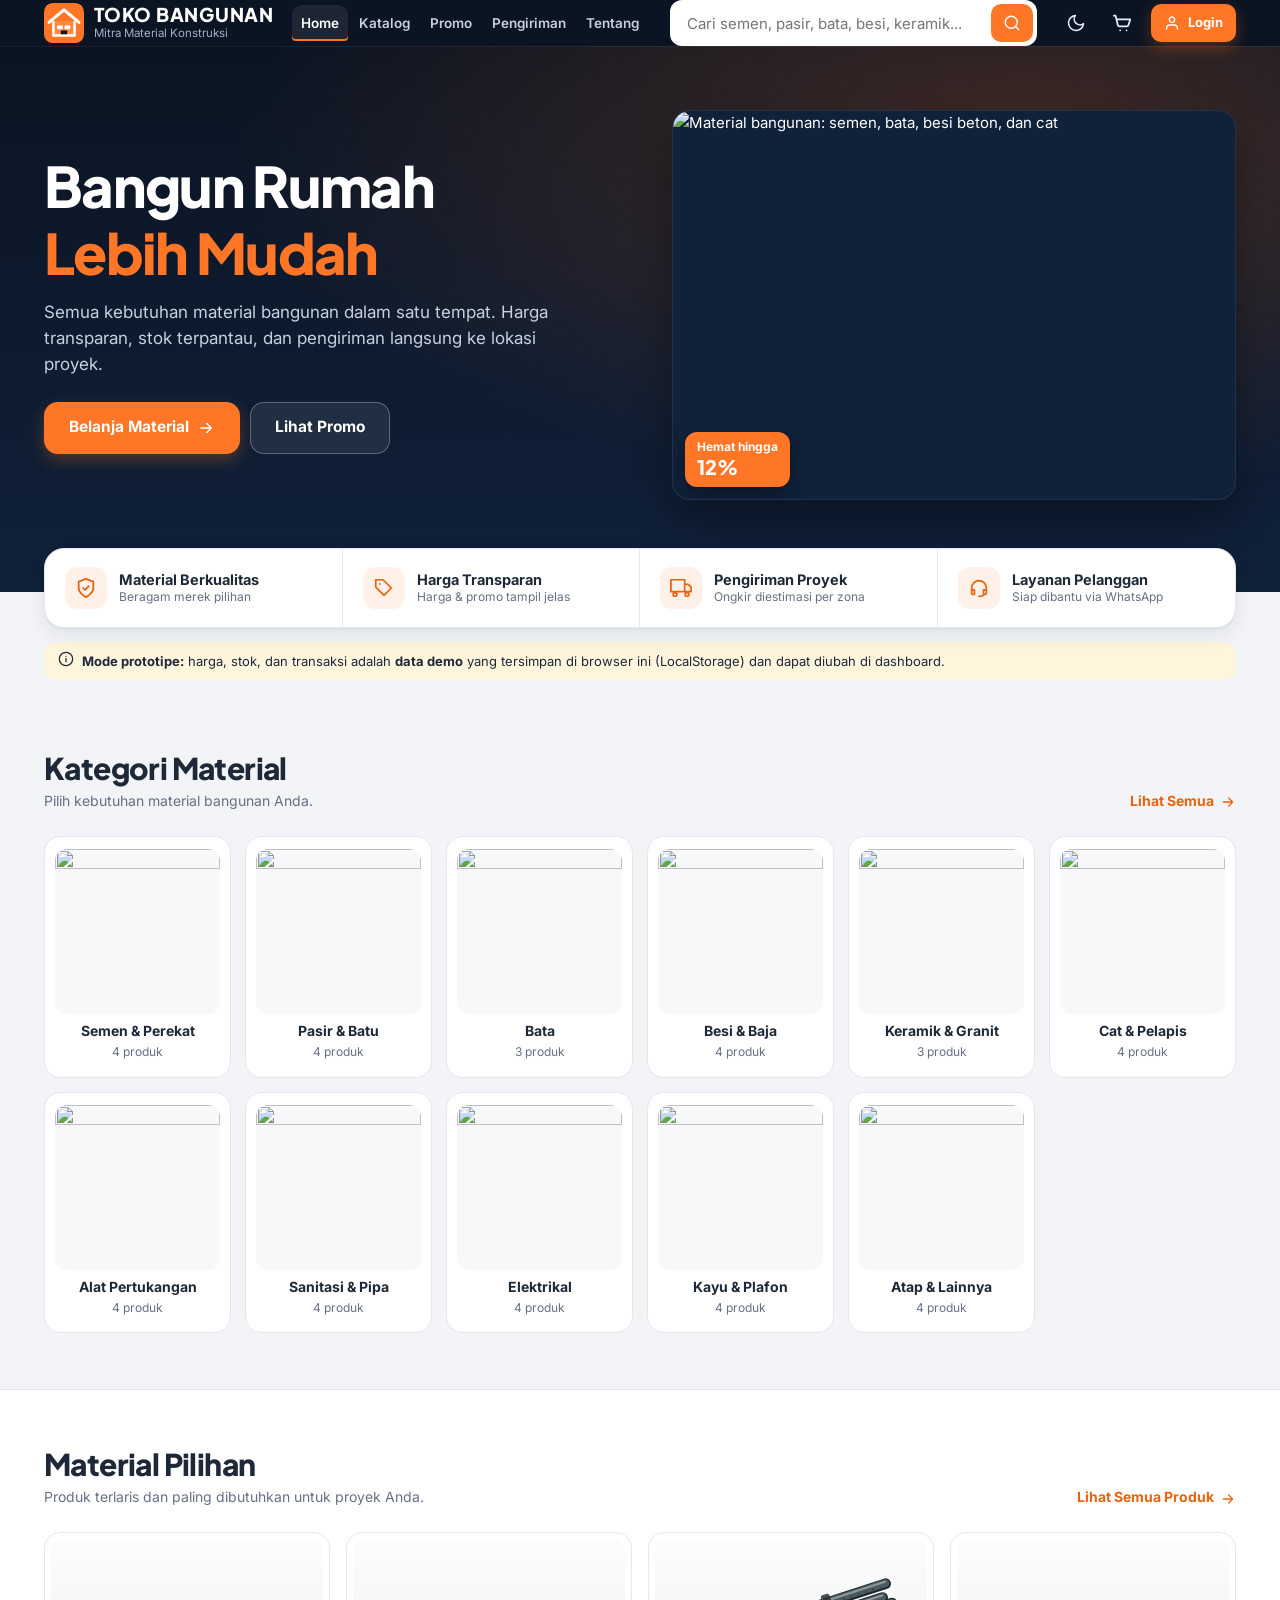
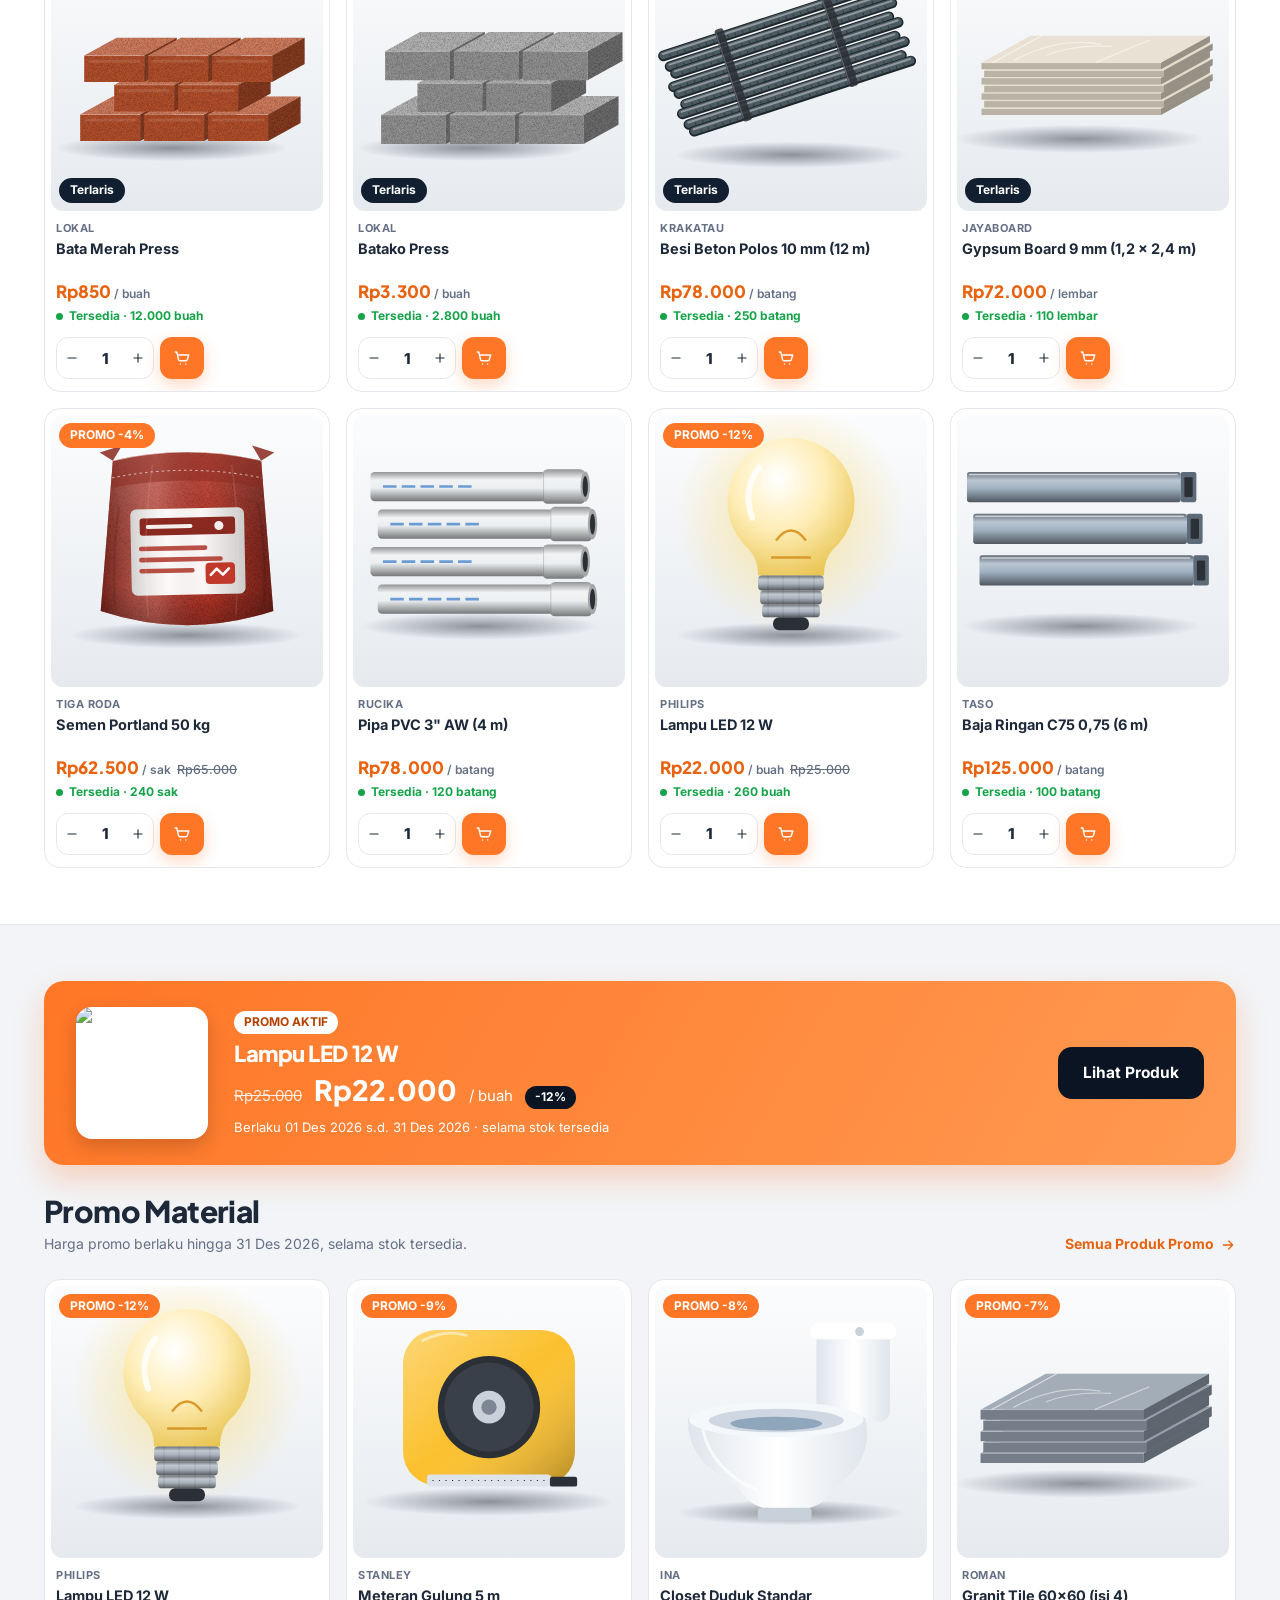
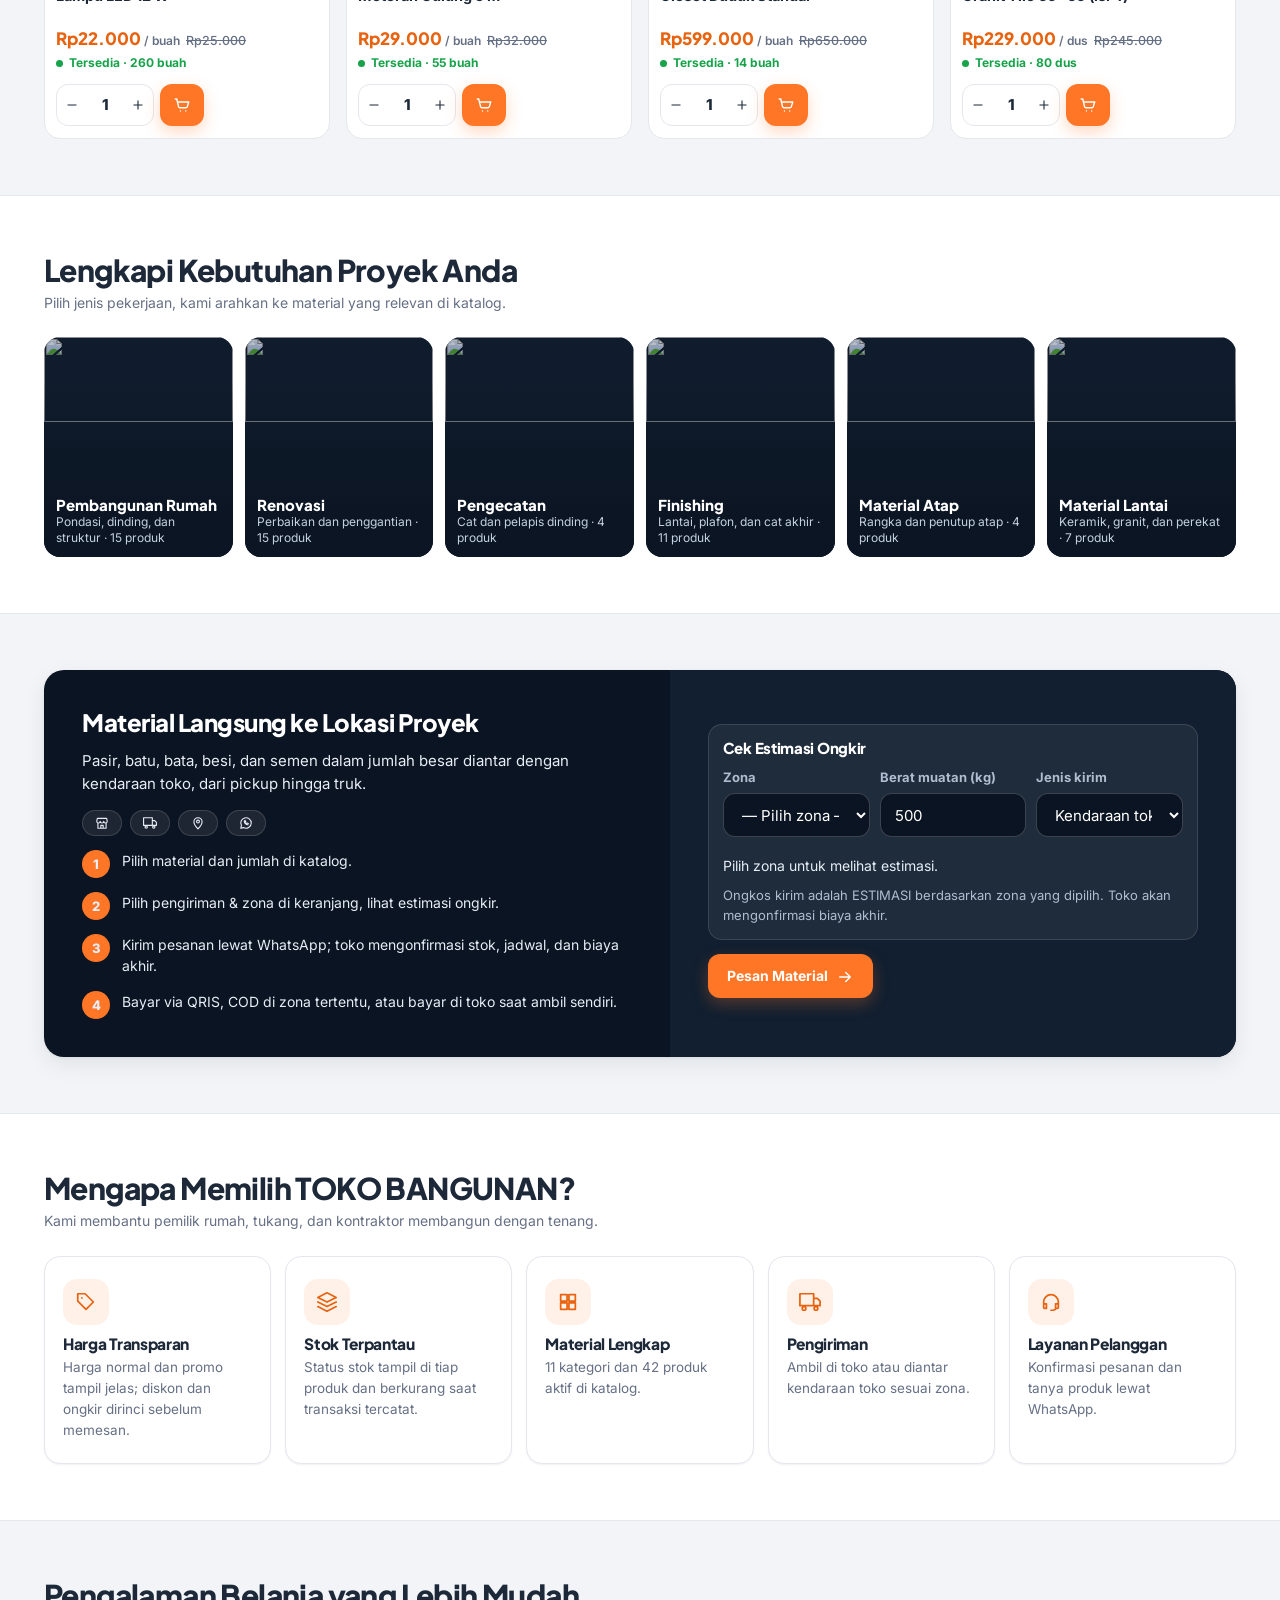
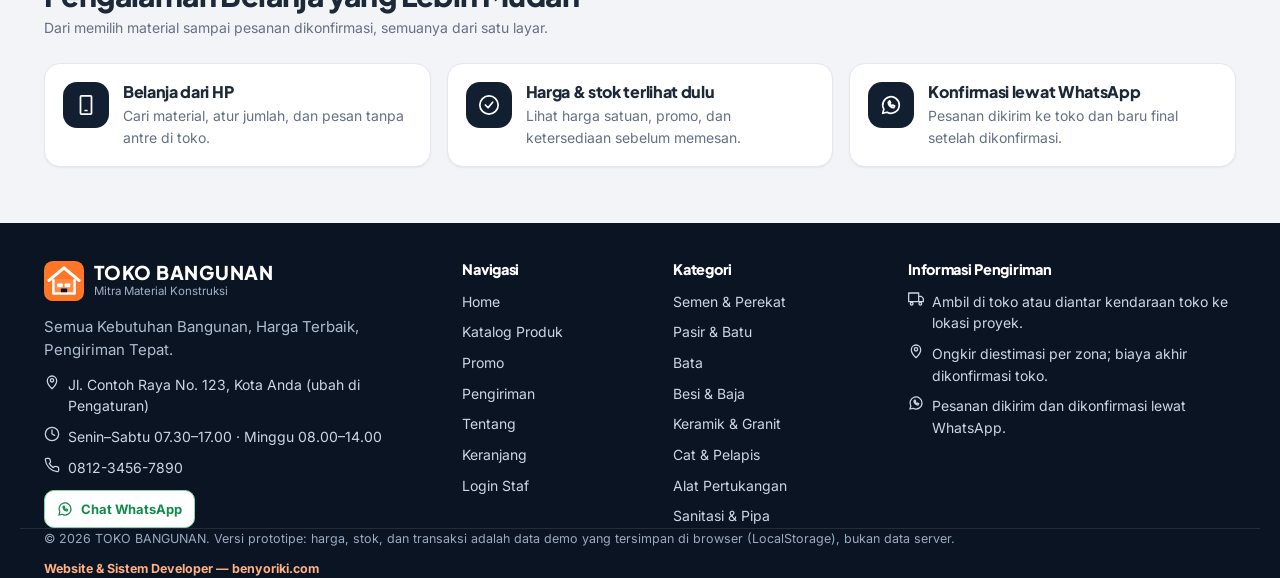
==== commit 1fe64e95: "Add files via upload" ====
--- a/index.html
+++ b/index.html
@@ -3,85 +3,100 @@
 <head>
 <meta charset="utf-8">
 <meta name="viewport" content="width=device-width, initial-scale=1">
-<title>TOKO BANGUNAN — Semua Kebutuhan Bangunan, Harga Terbaik, Pengiriman Tepat</title>
-<meta name="description" content="Toko bahan bangunan online: semen, pasir, bata, besi, cat, keramik, dan peralatan. Harga transparan, stok terpantau, pengiriman material ke lokasi.">
-<meta name="theme-color" content="#0b2a4a">
+<title>TOKO BANGUNAN — Bangun Rumah Lebih Mudah</title>
+<meta name="description" content="Toko material bangunan online: semen, pasir, bata, besi, keramik, cat, dan peralatan. Harga transparan, status stok jelas, pengiriman material ke lokasi proyek.">
+<meta name="theme-color" content="#0B1422">
 <link rel="manifest" href="manifest.json">
 <link rel="icon" href="icon.svg" type="image/svg+xml">
 <link rel="apple-touch-icon" href="icon-192.png">
 <script>(function(){try{var t=localStorage.getItem('tb_theme');if(t!=='dark'&&t!=='light')t=(window.matchMedia&&matchMedia('(prefers-color-scheme: dark)').matches)?'dark':'light';document.documentElement.setAttribute('data-theme',t);if(sessionStorage.getItem('tb_loaded')){document.documentElement.classList.add('no-loader')}else{document.documentElement.classList.add('loading')}}catch(e){}})();</script>
+<link rel="preconnect" href="https://fonts.googleapis.com">
+<link rel="preconnect" href="https://fonts.gstatic.com" crossorigin>
+<link rel="stylesheet" href="https://fonts.googleapis.com/css2?family=Inter:wght@400;500;600;700&family=Plus+Jakarta+Sans:wght@700;800&display=swap">
 <link rel="stylesheet" href="style.css">
 <link rel="stylesheet" href="responsive.css">
 </head>
 <body data-shell="public" data-active="home">
-<div id="tb-loader" role="status" aria-live="polite" aria-label="Memuat TOKO BANGUNAN"><div class="ld-box"><div class="ld-logo"><svg width="84" height="84" viewBox="0 0 64 64" role="img" aria-label="Logo TOKO BANGUNAN"><rect width="64" height="64" rx="14" fill="#f26b1d"/><path d="M8 31L32 11l24 20" fill="none" stroke="#fff" stroke-width="5" stroke-linecap="round" stroke-linejoin="round"/><path d="M15 29v23h34V29" fill="#fff" fill-opacity=".14" stroke="#fff" stroke-width="4" stroke-linejoin="round"/><rect x="21" y="36" width="9" height="6" rx="1" fill="#fff"/><rect x="33" y="36" width="9" height="6" rx="1" fill="#fff"/><rect x="27" y="44" width="10" height="6" rx="1" fill="#0b2a4a"/></svg></div><b>TOKO BANGUNAN</b><div class="ld-sub">Mitra Pembangunan Anda</div><div class="ld-bar"><i></i></div><small>Memuat sistem…</small></div></div>
+<div id="tb-loader" role="status" aria-live="polite" aria-label="Memuat TOKO BANGUNAN"><div class="ld-grid" aria-hidden="true"></div><div class="ld-glow" aria-hidden="true"></div><div class="ld-box"><div class="ld-logo"><i class="ld-ring"></i><svg width="96" height="96" viewBox="0 0 64 64" role="img" aria-label="Logo TOKO BANGUNAN"><rect width="64" height="64" rx="15" fill="#FF7626"/><path class="ld-roof" d="M8 31L32 11l24 20" fill="none" stroke="#fff" stroke-width="5" stroke-linecap="round" stroke-linejoin="round"/><path d="M15 29v23h34V29" fill="#fff" fill-opacity=".14" stroke="#fff" stroke-width="4" stroke-linejoin="round"/><rect x="21" y="36" width="9" height="6" rx="1" fill="#fff"/><rect x="33" y="36" width="9" height="6" rx="1" fill="#fff"/><rect x="27" y="44" width="10" height="6" rx="1" fill="#0B1422"/></svg></div><b class="ld-name">TOKO BANGUNAN</b><div class="ld-sub">Mitra Material Konstruksi</div><div class="ld-bricks" aria-hidden="true"><i></i><i></i><i></i><i></i><i></i><i></i></div><div class="ld-bar"><i id="ld-fill"></i></div><div class="ld-meta"><span id="ld-msg">Menyiapkan sistem…</span><span id="ld-pct">0%</span></div><button type="button" class="ld-skip" id="ld-skip">Lewati</button></div><div class="ld-foot" aria-hidden="true">Katalog &bull; Keranjang &bull; Kasir &bull; Stok</div></div>
 <div id="site-header"></div>
 <main id="page">
 
 <section class="hero" aria-label="Banner utama">
   <div class="container hero-inner">
     <div class="hero-copy">
-      <span class="eyebrow"><i></i> Toko bahan bangunan terpercaya</span>
-      <h1>Solusi Lengkap Kebutuhan Bangunan <em>Rumah Anda</em></h1>
-      <p>Harga kompetitif, stok terpantau langsung dari sistem, dan layanan pengiriman material ke lokasi proyek Anda. Semen, pasir, bata, besi, cat, keramik, hingga peralatan pertukangan.</p>
+      <h1>Bangun Rumah <em>Lebih Mudah</em></h1>
+      <p>Semua kebutuhan material bangunan dalam satu tempat. Harga transparan, stok terpantau, dan pengiriman langsung ke lokasi proyek.</p>
       <div class="hero-cta">
-        <a class="btn btn-primary btn-lg" href="katalog.html" id="cta-belanja">Belanja Sekarang</a>
-        <a class="btn btn-light btn-lg" href="#promo" id="cta-promo">Lihat Promo</a>
+        <a class="btn btn-primary btn-lg" href="katalog.html" id="cta-belanja">Belanja Material <span data-ic="arrow" data-size="18"></span></a>
+        <a class="btn btn-ghost-on-dark btn-lg" href="#promo" id="cta-promo">Lihat Promo</a>
       </div>
     </div>
-    <div class="hero-art" id="hero-art" aria-label="Produk pilihan">
-      <div class="promo-badge" id="hero-badge" hidden><small>HEMAT HINGGA</small><strong id="hero-pct">0%</strong><span>Promo aktif</span></div>
+    <div class="hero-media">
+      <img id="hero-img" src="assets/hero.webp" alt="Material bangunan: semen, bata, besi beton, dan cat" width="1100" height="760" fetchpriority="high" decoding="async">
+      <div class="hero-badge" id="hero-badge" hidden><span>Hemat hingga</span><b id="hero-pct">0%</b></div>
     </div>
   </div>
 </section>
-<div class="container"><div class="feat-strip" id="feat-strip"></div></div>
+<div class="container">
+  <div class="trust-strip" id="feat-strip" aria-label="Keunggulan"></div>
+  <div id="demo-banner"></div>
+</div>
 
-<div class="container"><div id="demo-banner"></div></div>
-
-<section class="section" id="promo" aria-labelledby="promo-title">
+<section class="section" aria-labelledby="kat-title">
   <div class="container">
-    <div id="promo-banner"></div>
-  </div>
-</section>
-
-<section class="section alt" aria-labelledby="kat-title">
-  <div class="container">
-    <div class="sec-head"><div><h2 id="kat-title">Kategori Unggulan</h2><p>Temukan material sesuai tahap pembangunan Anda.</p></div><a class="link-more" href="katalog.html">Lihat Semua Produk <span data-ic="arrow"></span></a></div>
+    <div class="sec-head"><div><h2 id="kat-title">Kategori Material</h2><p>Pilih kebutuhan material bangunan Anda.</p></div><a class="link-more" href="katalog.html">Lihat Semua <span data-ic="arrow" data-size="16"></span></a></div>
     <div class="cat-grid" id="cat-grid"></div>
   </div>
 </section>
 
-<section class="section" aria-labelledby="best-title">
+<section class="section alt" aria-labelledby="best-title">
   <div class="container">
-    <div class="sec-head"><div><h2 id="best-title">Produk Terlaris</h2><p>Paling sering dibeli pelanggan kami.</p></div><a class="link-more" href="katalog.html">Lihat Semua Produk <span data-ic="arrow"></span></a></div>
+    <div class="sec-head"><div><h2 id="best-title">Material Pilihan</h2><p>Produk terlaris dan paling dibutuhkan untuk proyek Anda.</p></div><a class="link-more" href="katalog.html">Lihat Semua Produk <span data-ic="arrow" data-size="16"></span></a></div>
     <div class="prod-grid" id="best-grid"></div>
   </div>
 </section>
 
-<section class="section alt" aria-labelledby="promo-today-title">
+<section class="section" id="promo" aria-labelledby="promo-today-title">
   <div class="container">
-    <div class="sec-head"><div><h2 id="promo-today-title">Promo Hari Ini</h2><p id="promo-period" class="muted"></p></div><a class="link-more" href="katalog.html?promo=1">Semua Produk Promo <span data-ic="arrow"></span></a></div>
+    <div id="promo-banner"></div>
+    <div class="sec-head" style="margin-top:28px"><div><h2 id="promo-today-title">Promo Material</h2><p id="promo-period"></p></div><a class="link-more" href="katalog.html?promo=1">Semua Produk Promo <span data-ic="arrow" data-size="16"></span></a></div>
     <div class="prod-grid" id="promo-grid"></div>
-    <p class="center" style="margin-top:24px"><a class="btn btn-primary btn-lg" href="katalog.html">Lihat Semua Produk</a></p>
   </div>
 </section>
 
-<section class="section" aria-labelledby="ship-title">
+<section class="section alt" id="proyek" aria-labelledby="proj-title">
+  <div class="container">
+    <div class="sec-head"><div><h2 id="proj-title">Lengkapi Kebutuhan Proyek Anda</h2><p>Pilih jenis pekerjaan, kami arahkan ke material yang relevan di katalog.</p></div></div>
+    <div class="proj-grid" id="proj-grid"></div>
+  </div>
+</section>
+
+<section class="section" id="pengiriman" aria-labelledby="ship-title">
   <div class="container">
     <div class="ship-banner">
       <div class="l">
-        <h3 id="ship-title">Pengiriman Material Langsung ke Lokasi</h3>
-        <p>Pasir, batu, bata, besi, dan semen dalam jumlah besar diantar dengan kendaraan toko — dari pickup hingga truk. Ongkos kirim dihitung berdasarkan zona jarak, jenis kendaraan, dan berat muatan.</p>
-        <p class="small muted-light">Estimasi ongkir ditampilkan sebelum pesanan dikirim. Untuk alamat di luar zona tarif, biaya akhir dikonfirmasi oleh toko.</p>
-        <a class="btn btn-primary" href="katalog.html">Pesan Material</a>
+        <h3 id="ship-title">Material Langsung ke Lokasi Proyek</h3>
+        <p>Pasir, batu, bata, besi, dan semen dalam jumlah besar diantar dengan kendaraan toko, dari pickup hingga truk.</p>
+        <div class="ship-chips"><span data-ic="store" data-size="14"> Ambil di toko</span><span data-ic="truck" data-size="14"> Kendaraan toko</span><span data-ic="pin" data-size="14"> Zona pengiriman</span><span data-ic="wa" data-size="14"> Konfirmasi jadwal</span></div>
+        <ul class="ship-steps">
+          <li><span class="n">1</span><span>Pilih material dan jumlah di katalog.</span></li>
+          <li><span class="n">2</span><span>Pilih pengiriman &amp; zona di keranjang, lihat estimasi ongkir.</span></li>
+          <li><span class="n">3</span><span>Kirim pesanan lewat WhatsApp; toko mengonfirmasi stok, jadwal, dan biaya akhir.</span></li>
+          <li><span class="n">4</span><span>Bayar via QRIS, COD di zona tertentu, atau bayar di toko saat ambil sendiri.</span></li>
+        </ul>
       </div>
       <div class="r">
-        <ul class="ship-steps">
-          <li><span class="n">1</span><span>Pilih material dan jumlah di katalog.</span></li>
-          <li><span class="n">2</span><span>Pilih pengiriman dan zona di halaman keranjang — lihat estimasi ongkir.</span></li>
-          <li><span class="n">3</span><span>Kirim pesanan lewat WhatsApp, toko mengonfirmasi stok, jadwal, dan biaya akhir.</span></li>
-          <li><span class="n">4</span><span>Bayar via QRIS, COD di zona tertentu, atau bayar di toko saat ambil sendiri.</span></li>
-        </ul>
+        <div class="est-box" id="est-box">
+          <h4>Cek Estimasi Ongkir</h4>
+          <div class="row">
+            <label class="field"><span>Zona</span><select class="input" id="est-zone"></select></label>
+            <label class="field"><span>Berat muatan (kg)</span><input class="input" id="est-kg" type="number" min="1" step="10" value="500" inputmode="numeric"></label>
+            <label class="field"><span>Jenis kirim</span><select class="input" id="est-method"><option value="delivery">Kendaraan toko</option><option value="heavy">Material berat / jumlah besar</option></select></label>
+          </div>
+          <div class="est-out" id="est-out"></div>
+          <p class="small muted-light" id="est-note" style="margin:8px 0 0"></p>
+        </div>
+        <p style="margin-top:14px"><a class="btn btn-primary" href="katalog.html">Pesan Material <span data-ic="arrow" data-size="18"></span></a></p>
       </div>
     </div>
   </div>
@@ -89,29 +104,22 @@
 
 <section class="section alt" id="tentang" aria-labelledby="why-title">
   <div class="container">
-    <div class="sec-head"><div><h2 id="why-title">Mengapa Memilih TOKO BANGUNAN</h2><p>Kami membantu pemilik rumah, tukang, dan kontraktor membangun dengan tenang.</p></div></div>
-    <div class="why-grid">
-      <div class="card why"><div class="ic-wrap" data-ic="tag"></div><h3>Harga Transparan</h3><p class="muted">Harga normal dan harga promo tampil jelas. Tidak ada biaya tersembunyi — diskon dan ongkir dirinci sebelum Anda memesan.</p></div>
-      <div class="card why"><div class="ic-wrap" data-ic="layers"></div><h3>Stok Terpantau</h3><p class="muted">Ketersediaan barang diperbarui dari sistem kasir dan gudang, sehingga pesanan tidak melebihi stok yang ada.</p></div>
-      <div class="card why"><div class="ic-wrap" data-ic="phone"></div><h3>Layanan Pelanggan</h3><p class="muted">Tim kami siap membantu menghitung kebutuhan material dan menjadwalkan pengiriman lewat WhatsApp.</p></div>
-    </div>
+    <div class="sec-head"><div><h2 id="why-title">Mengapa Memilih TOKO BANGUNAN?</h2><p>Kami membantu pemilik rumah, tukang, dan kontraktor membangun dengan tenang.</p></div></div>
+    <div class="why-grid" id="why-grid"></div>
   </div>
 </section>
 
-<section class="section" aria-labelledby="testi-title">
+<section class="section" aria-labelledby="exp-title">
   <div class="container">
-    <div class="sec-head"><div><h2 id="testi-title">Kata Pelanggan</h2><p><span class="pill warn">Data demo</span> Testimoni di bawah adalah contoh tampilan, bukan ulasan pelanggan nyata.</p></div></div>
-    <div class="testi-grid">
-      <div class="card testi"><q>Pesanan semen dan pasir datang tepat waktu. Rinciannya jelas dari awal. <small class="muted">(contoh)</small></q><div class="who">Budi S. <span class="muted">· Pemilik rumah</span></div></div>
-      <div class="card testi"><q>Stok besi selalu tersedia dan harganya jelas, memudahkan hitung anggaran proyek. <small class="muted">(contoh)</small></q><div class="who">CV Karya Mandiri <span class="muted">· Kontraktor</span></div></div>
-      <div class="card testi"><q>Konfirmasi lewat WhatsApp cepat, ongkir dikonfirmasi sebelum barang dikirim. <small class="muted">(contoh)</small></q><div class="who">Ibu Ratna <span class="muted">· Renovasi dapur</span></div></div>
-    </div>
+    <div class="sec-head"><div><h2 id="exp-title">Pengalaman Belanja yang Lebih Mudah</h2><p>Dari memilih material sampai pesanan dikonfirmasi, semuanya dari satu layar.</p></div></div>
+    <div class="exp-grid" id="exp-grid"></div>
   </div>
 </section>
 
 </main>
 <div id="site-footer"></div>
 <script src="data.js"></script>
+<script src="art.js"></script>
 <script src="app.js"></script>
 <script src="auth.js"></script>
 <script src="home.js"></script>
--- a/style.css
+++ b/style.css
@@ -1,18 +1,23 @@
 /* =====================================================================
-   style.css v2 — TOKO BANGUNAN: desain modern, ringan (tanpa blur/filter
-   berat), kompatibel Chrome/Edge/Firefox di Windows 7 dan HP kelas bawah.
+   style.css V2 — TOKO BANGUNAN · "Construction Commerce Premium 2026"
+   Vanilla CSS, mobile-first dasar + penyesuaian desktop di responsive.css.
+   Palet: Deep Navy #0B1422 · Navy Surface #111F30 · Orange #FF7626 · Concrete #F2F4F7
+   Tanpa blur/filter berat; kompatibel HP kelas bawah. Mode gelap tetap tersedia.
    ===================================================================== */
 :root {
-  --bg: #f2f5fa; --surface: #ffffff; --surface-2: #f6f8fc; --text: #0f1b2d; --muted: #5c6b80; --line: #e4e9f1;
-  --navy: #0a2540; --navy-2: #12457a; --navy-text: #eaf1f8; --orange: #ff6a13; --orange-d: #e5560a; --orange-2: #ff8a2b; --orange-soft: #fff0e5;
-  --blue: #1f6fd1; --ok: #118a47; --ok-soft: #e4f7ec; --warn: #a85a00; --warn-soft: #fff3d9; --bad: #c62828; --bad-soft: #fdeaea;
-  --grad: linear-gradient(135deg, #ff8a2b 0%, #ff5f0a 100%);
-  --shadow-sm: 0 1px 2px rgba(15, 27, 45, .06); --shadow: 0 2px 4px rgba(15, 27, 45, .04), 0 8px 24px rgba(15, 27, 45, .07); --shadow-lg: 0 16px 48px rgba(10, 37, 64, .22);
-  --r: 18px; --r-sm: 12px; --font: "Segoe UI", Inter, system-ui, -apple-system, Roboto, "Helvetica Neue", Arial, sans-serif;
+  --bg: #f2f4f7; --surface: #ffffff; --surface-2: #f7f8fa; --text: #1d2939; --muted: #667085; --line: #e4e7ec;
+  --navy: #0b1422; --navy-2: #111f30; --navy-3: #1a2c44; --navy-text: #e6edf6;
+  --orange: #ff7626; --orange-h: #ff8b3d; --orange-d: #e8630f; --orange-soft: #fff1e8;
+  --blue: #1d6fd6; --ok: #16a34a; --ok-soft: #e3f6ea; --warn: #b45309; --warn-soft: #fff4dc; --bad: #d92d20; --bad-soft: #fdecea;
+  --grad: linear-gradient(180deg, #ff8b3d 0%, #ff7626 100%);
+  --shadow-sm: 0 1px 2px rgba(16, 24, 40, .06); --shadow: 0 1px 3px rgba(16, 24, 40, .06), 0 8px 22px rgba(16, 24, 40, .07); --shadow-lg: 0 18px 48px rgba(11, 20, 34, .24);
+  --r: 16px; --r-sm: 12px; --r-lg: 20px;
+  --font: Inter, "Segoe UI", system-ui, -apple-system, Roboto, "Helvetica Neue", Arial, sans-serif;
+  --font-h: "Plus Jakarta Sans", Inter, "Segoe UI", system-ui, -apple-system, Roboto, Arial, sans-serif;
 }
 [data-theme="dark"] {
-  --bg: #0a121d; --surface: #111c2b; --surface-2: #0d1724; --text: #e9eff7; --muted: #9db0c6; --line: #213349;
-  --navy: #07111f; --navy-2: #0d2744; --orange-soft: #3a2313; --ok: #4ade80; --ok-soft: #123221; --warn: #fbbf24; --warn-soft: #3a2d0e; --bad: #f87171; --bad-soft: #3b1717; --blue: #6aa8ff;
+  --bg: #0a111c; --surface: #111f30; --surface-2: #0d1827; --text: #e8edf5; --muted: #9fb0c4; --line: #223650;
+  --navy: #070d17; --navy-2: #0d1a2b; --navy-3: #16293f; --orange-soft: #3a2314; --ok: #4ade80; --ok-soft: #12321f; --warn: #fbbf24; --warn-soft: #3a2d0e; --bad: #f87171; --bad-soft: #3b1717; --blue: #6aa8ff;
   --shadow-sm: none; --shadow: 0 2px 10px rgba(0, 0, 0, .35); --shadow-lg: 0 16px 48px rgba(0, 0, 0, .6);
 }
 * { box-sizing: border-box; }
@@ -20,47 +25,71 @@
 body { margin: 0; font-family: var(--font); background: var(--bg); color: var(--text); font-size: 15px; line-height: 1.55; min-width: 320px; overflow-x: hidden; -webkit-font-smoothing: antialiased; }
 img, svg { max-width: 100%; }
 a { color: var(--blue); text-decoration: none; } a:hover { text-decoration: underline; }
-h1, h2, h3, h4 { line-height: 1.2; margin: 0 0 .5em; letter-spacing: -.015em; font-weight: 800; }
+h1, h2, h3, h4 { font-family: var(--font-h); line-height: 1.2; margin: 0 0 .5em; letter-spacing: -.02em; font-weight: 800; }
 p { margin: 0 0 .8em; }
 :focus-visible { outline: 3px solid #ffb184; outline-offset: 2px; border-radius: 8px; }
-.container { width: 100%; max-width: 1240px; margin: 0 auto; padding: 0 20px; }
+.container { width: 100%; max-width: 1240px; margin: 0 auto; padding: 0 16px; }
 .ic { flex: none; vertical-align: middle; }
-.muted { color: var(--muted); } .muted-light { color: #b8c7d8; } .small { font-size: 13px; } .right { text-align: right; } .center { text-align: center; }
+.muted { color: var(--muted); } .muted-light { color: #aebdd0; } .small { font-size: 13px; } .right { text-align: right; } .center { text-align: center; }
 .sr-only { position: absolute; width: 1px; height: 1px; overflow: hidden; clip: rect(0 0 0 0); white-space: nowrap; }
 body.modal-open { overflow: hidden; }
 .guard-pending #page, .guard-pending #dash { visibility: hidden; }
 [hidden] { display: none !important; }
 
-/* ---- Loading screen ---- */
-#tb-loader { position: fixed; top: 0; right: 0; bottom: 0; left: 0; z-index: 9999; background: linear-gradient(160deg, #0a2540, #12457a); display: flex; align-items: center; justify-content: center; color: #fff; transition: opacity .4s ease, visibility .4s; }
+/* ---- Loading screen V2 (4 dtk, ringan: CSS transform/opacity saja) ---- */
+#tb-loader { position: fixed; top: 0; right: 0; bottom: 0; left: 0; z-index: 9999; background: #0B1422; display: flex; align-items: center; justify-content: center; color: #fff; overflow: hidden; transition: opacity .55s ease, visibility .55s; }
 #tb-loader.done { opacity: 0; visibility: hidden; }
+#tb-loader.done .ld-box { transform: scale(1.04); transition: transform .55s ease; }
 html.no-loader #tb-loader { display: none; }
 html.loading body { overflow: hidden; }
-.ld-box { text-align: center; padding: 24px; }
-.ld-logo { width: 84px; height: 84px; margin: 0 auto 14px; animation: ldPop .8s ease both; }
-.ld-box b { display: block; font-size: 24px; letter-spacing: .14em; }
-.ld-box small { display: block; margin-top: 10px; opacity: .8; }
-.ld-sub { opacity: .85; font-size: 13px; margin-top: 2px; }
-.ld-bar { width: 220px; max-width: 70vw; height: 6px; border-radius: 99px; background: rgba(255, 255, 255, .2); margin: 18px auto 0; overflow: hidden; }
-.ld-bar i { display: block; height: 100%; width: 100%; background: var(--grad); border-radius: 99px; transform-origin: left; animation: ldBar 3s linear forwards; }
-@keyframes ldBar { from { transform: scaleX(0); } to { transform: scaleX(1); } }
+.ld-grid { position: absolute; inset: 0; background-image: linear-gradient(rgba(255,255,255,.045) 1px, transparent 1px), linear-gradient(90deg, rgba(255,255,255,.045) 1px, transparent 1px); background-size: 44px 44px; -webkit-mask-image: radial-gradient(ellipse at center, #000 20%, transparent 72%); mask-image: radial-gradient(ellipse at center, #000 20%, transparent 72%); animation: ldGrid 4s linear forwards; }
+.ld-glow { position: absolute; width: min(120vw, 760px); height: min(120vw, 760px); border-radius: 50%; background: radial-gradient(circle, rgba(255,118,38,.30), rgba(255,118,38,0) 62%); animation: ldGlow 4s ease-in-out forwards; }
+.ld-box { position: relative; z-index: 1; text-align: center; padding: 24px; width: min(420px, 100%); }
+.ld-logo { position: relative; width: 96px; height: 96px; margin: 0 auto 22px; animation: ldPop .8s cubic-bezier(.2,.9,.3,1.2) both; }
+.ld-logo svg { position: relative; z-index: 1; border-radius: 22px; box-shadow: 0 18px 44px rgba(255,118,38,.38); }
+.ld-ring { position: absolute; inset: -12px; border-radius: 32px; border: 2px solid rgba(255,118,38,.55); animation: ldRing 2s ease-out infinite; }
+.ld-roof { stroke-dasharray: 80; stroke-dashoffset: 80; animation: ldDraw 1s .3s ease forwards; }
+.ld-name { display: block; font: 800 26px var(--font-h); letter-spacing: .16em; animation: ldUp .7s .35s ease both; }
+.ld-sub { opacity: .8; font-size: 14px; margin-top: 6px; letter-spacing: .04em; animation: ldUp .7s .5s ease both; }
+.ld-bricks { display: flex; justify-content: center; gap: 5px; margin: 26px auto 0; }
+.ld-bricks i { width: 26px; height: 12px; border-radius: 3px; background: #FF7626; opacity: 0; transform: translateY(-14px); animation: ldBrick .45s ease forwards; }
+.ld-bricks i:nth-child(1) { animation-delay: .8s } .ld-bricks i:nth-child(2) { animation-delay: 1.25s } .ld-bricks i:nth-child(3) { animation-delay: 1.7s } .ld-bricks i:nth-child(4) { animation-delay: 2.15s } .ld-bricks i:nth-child(5) { animation-delay: 2.6s } .ld-bricks i:nth-child(6) { animation-delay: 3.05s }
+.ld-bar { width: min(300px, 78vw); height: 6px; border-radius: 99px; background: rgba(255,255,255,.14); margin: 16px auto 0; overflow: hidden; }
+.ld-bar i { display: block; height: 100%; width: 100%; background: linear-gradient(90deg, #FF7626, #FFA05C); border-radius: 99px; transform-origin: left; transform: scaleX(0); animation: ldBar 4s cubic-bezier(.45,.05,.35,1) forwards; }
+.ld-meta { width: min(300px, 78vw); margin: 10px auto 0; display: flex; justify-content: space-between; gap: 12px; font-size: 13px; color: #cbd7e5; }
+.ld-meta #ld-pct { font-variant-numeric: tabular-nums; font-weight: 700; color: #fff; }
+.ld-skip { margin-top: 22px; background: transparent; border: 1px solid rgba(255,255,255,.22); color: #cbd7e5; border-radius: 99px; padding: 8px 18px; font: 600 13px var(--font); cursor: pointer; min-height: 36px; }
+.ld-skip:hover, .ld-skip:focus-visible { background: rgba(255,255,255,.1); color: #fff; }
+.ld-foot { position: absolute; bottom: 22px; left: 0; right: 0; text-align: center; font-size: 12px; letter-spacing: .12em; text-transform: uppercase; color: rgba(203,215,229,.6); padding: 0 16px; }
+@media (min-width: 900px) { .ld-logo { width: 116px; height: 116px; } .ld-logo svg { width: 116px; height: 116px; } .ld-name { font-size: 34px; } .ld-sub { font-size: 16px; } .ld-bricks i { width: 34px; height: 15px; } .ld-bar, .ld-meta { width: 380px; } .ld-box { width: 520px; } }
+@keyframes ldBar { to { transform: scaleX(1); } }
 @keyframes ldPop { from { transform: scale(.6) translateY(10px); opacity: 0; } to { transform: none; opacity: 1; } }
+@keyframes ldUp { from { transform: translateY(12px); opacity: 0; } to { transform: none; opacity: 1; } }
+@keyframes ldRing { from { transform: scale(.9); opacity: .9; } to { transform: scale(1.35); opacity: 0; } }
+@keyframes ldDraw { to { stroke-dashoffset: 0; } }
+@keyframes ldBrick { to { opacity: 1; transform: none; } }
+@keyframes ldGrid { from { background-position: 0 0; } to { background-position: 0 44px; } }
+@keyframes ldGlow { 0%,100% { transform: scale(.9); opacity: .7; } 50% { transform: scale(1.08); opacity: 1; } }
+@media (prefers-reduced-motion: reduce) { .ld-grid, .ld-glow, .ld-ring, .ld-roof, .ld-logo, .ld-name, .ld-sub { animation: none !important; } .ld-roof { stroke-dashoffset: 0; } .ld-bricks i { animation-duration: .01s; } }
 
 /* ---- Tombol & form ---- */
-.btn { display: inline-flex; align-items: center; justify-content: center; gap: 8px; border: 1.5px solid transparent; border-radius: 12px; padding: 10px 18px; font: 700 14px/1.2 var(--font); cursor: pointer; transition: transform .12s ease, background-color .15s, border-color .15s, color .15s; min-height: 44px; text-decoration: none !important; white-space: nowrap; }
+.btn { display: inline-flex; align-items: center; justify-content: center; gap: 8px; border: 1.5px solid transparent; border-radius: 12px; padding: 10px 18px; font: 700 14px/1.2 var(--font); cursor: pointer; transition: transform .12s ease, background-color .15s, border-color .15s, color .15s, box-shadow .15s; min-height: 44px; text-decoration: none !important; white-space: nowrap; }
 .btn:active { transform: translateY(1px); } .btn[disabled] { opacity: .5; cursor: not-allowed; }
-.btn-primary { background: var(--grad); color: #fff; box-shadow: 0 6px 16px rgba(255, 106, 19, .32); } .btn-primary:hover:not([disabled]) { background: var(--orange-d); }
-.btn-dark { background: var(--navy); color: #fff; } .btn-dark:hover { background: var(--navy-2); }
-.btn-outline { background: var(--surface); border-color: var(--line); color: var(--text); } .btn-outline:hover { border-color: var(--orange); color: var(--orange); }
+.btn-primary { background: var(--orange); color: #fff; box-shadow: 0 6px 16px rgba(255, 118, 38, .28); } .btn-primary:hover:not([disabled]) { background: var(--orange-h); }
+.btn-dark { background: var(--navy-2); color: #fff; } .btn-dark:hover { background: var(--navy-3); }
+.btn-outline { background: var(--surface); border-color: var(--line); color: var(--text); } .btn-outline:hover { border-color: var(--orange); color: var(--orange-d); }
 .btn-ghost { background: transparent; color: var(--text); } .btn-ghost:hover { background: var(--surface-2); }
-.btn-light { background: #fff; color: #0f1b2d; } .btn-light:hover { background: #fff4ea; }
+.btn-light { background: #fff; color: #0b1422; } .btn-light:hover { background: #fff1e8; }
+.btn-ghost-on-dark { background: rgba(255, 255, 255, .08); color: #fff; border-color: rgba(255, 255, 255, .28); } .btn-ghost-on-dark:hover { background: rgba(255, 255, 255, .16); }
 .btn-danger { background: var(--bad); color: #fff; } .btn-ok { background: var(--ok); color: #fff; }
 [data-theme="dark"] .btn-ok { color: #06240f; } [data-theme="dark"] .btn-danger { color: #2a0606; }
-.btn-ghost-light { background: rgba(255, 255, 255, .08); color: #fff; border-color: rgba(255, 255, 255, .18); } .btn-ghost-light:hover { background: rgba(255, 255, 255, .16); }
-.btn-sm { padding: 6px 12px; min-height: 36px; font-size: 13px; border-radius: 10px; } .btn-lg { padding: 14px 28px; font-size: 16px; min-height: 52px; border-radius: 14px; } .btn-block { width: 100%; }
+.btn-wa { background: #fff; color: #128c4a; border-color: #86d6a8; } .btn-wa:hover { background: #effaf3; }
+[data-theme="dark"] .btn-wa { background: transparent; color: #4ade80; border-color: #2a6b43; }
+.btn-ghost-light { background: rgba(255, 255, 255, .08); color: #fff; border-color: rgba(255, 255, 255, .16); } .btn-ghost-light:hover { background: rgba(255, 255, 255, .16); }
+.btn-sm { padding: 6px 12px; min-height: 38px; font-size: 13px; border-radius: 10px; } .btn-lg { padding: 13px 24px; font-size: 15.5px; min-height: 52px; border-radius: 14px; } .btn-block { width: 100%; }
 .icon-btn { display: inline-flex; align-items: center; justify-content: center; width: 44px; height: 44px; border-radius: 12px; border: 0; background: transparent; color: inherit; cursor: pointer; position: relative; } .icon-btn:hover { background: rgba(127, 140, 160, .16); text-decoration: none; }
 .input, select.input, textarea.input { width: 100%; padding: 10px 14px; border: 1.5px solid var(--line); border-radius: 12px; background: var(--surface); color: var(--text); font: 400 15px var(--font); min-height: 44px; }
-.input:focus { border-color: var(--orange); outline: none; box-shadow: 0 0 0 4px rgba(255, 106, 19, .18); }
+.input:focus { border-color: var(--orange); outline: none; box-shadow: 0 0 0 4px rgba(255, 118, 38, .16); }
 textarea.input { min-height: 84px; resize: vertical; }
 .field { display: block; margin-bottom: 14px; min-width: 0; } .field > span { display: block; font-size: 13px; font-weight: 700; margin-bottom: 6px; color: var(--muted); }
 .field .hint { font-weight: 400; font-size: 12px; color: var(--muted); margin-top: 4px; display: block; }
@@ -70,153 +99,204 @@
 .pw-wrap { position: relative; } .pw-wrap .input { padding-right: 50px; } .pw-wrap button { position: absolute; right: 2px; top: 0; }
 
 /* ---- Badge, pill, kartu, alert ---- */
-.badge { position: absolute; top: 3px; right: 1px; min-width: 18px; height: 18px; border-radius: 99px; background: var(--grad); color: #fff; font: 800 11px/18px var(--font); text-align: center; padding: 0 5px; }
+.badge { position: absolute; top: 2px; right: 0; min-width: 18px; height: 18px; border-radius: 99px; background: var(--orange); color: #fff; font: 800 11px/18px var(--font); text-align: center; padding: 0 5px; box-shadow: 0 0 0 2px var(--navy); }
+.bnav .badge { box-shadow: 0 0 0 2px var(--surface); }
 .pill { display: inline-block; padding: 2px 10px; border-radius: 99px; font-size: 12px; font-weight: 700; background: var(--surface-2); color: var(--muted); border: 1px solid var(--line); white-space: nowrap; }
-.pill.ok { background: var(--ok-soft); color: var(--ok); border-color: transparent; } .pill.warn { background: var(--warn-soft); color: var(--warn); border-color: transparent; } .pill.bad { background: var(--bad-soft); color: var(--bad); border-color: transparent; } .pill.promo { background: var(--grad); color: #fff; border-color: transparent; } .pill.info { background: #e6f0fd; color: #1a5cb3; border-color: transparent; }
+.pill.ok { background: var(--ok-soft); color: var(--ok); border-color: transparent; } .pill.warn { background: var(--warn-soft); color: var(--warn); border-color: transparent; } .pill.bad { background: var(--bad-soft); color: var(--bad); border-color: transparent; } .pill.promo { background: var(--orange); color: #fff; border-color: transparent; } .pill.info { background: #e6f0fd; color: #1a5cb3; border-color: transparent; } .pill.best { background: var(--navy-2); color: #fff; border-color: transparent; }
 [data-theme="dark"] .pill.info { background: #15294a; color: #8db8ff; }
-.card { background: var(--surface); border: 1px solid var(--line); border-radius: var(--r); box-shadow: var(--shadow); }
-.card-pad { padding: 22px; }
+.card { background: var(--surface); border: 1px solid var(--line); border-radius: var(--r); box-shadow: var(--shadow-sm); }
+.card-pad { padding: 18px; }
+.alert > span:first-child { flex: none; }
 .alert { display: flex; gap: 10px; padding: 12px 14px; border-radius: var(--r-sm); font-size: 14px; border: 1px solid var(--line); background: var(--surface-2); margin-bottom: 14px; }
-.alert.warn { background: var(--warn-soft); border-color: transparent; color: var(--text); } .alert.bad { background: var(--bad-soft); border-color: transparent; } .alert.ok { background: var(--ok-soft); border-color: transparent; } .alert.info { background: #e6f0fd; border-color: transparent; color: #0f3a6e; }
+.alert.warn { background: var(--warn-soft); border-color: transparent; color: var(--text); } .alert.bad { background: var(--bad-soft); border-color: transparent; } .alert.ok { background: var(--ok-soft); border-color: transparent; } .alert.info { background: #e8f1fd; border-color: transparent; color: #0f3a6e; }
 [data-theme="dark"] .alert.info { background: #15294a; color: #cfe1ff; }
 .demo-banner { display: flex; gap: 8px; align-items: flex-start; background: var(--warn-soft); color: var(--text); font-size: 13px; padding: 9px 14px; border-radius: 12px; margin: 14px 0; }
+
+/* ---- Toast & modal ---- */
 #toasts { position: fixed; right: 16px; bottom: 16px; z-index: 9000; display: grid; gap: 8px; max-width: min(380px, calc(100vw - 32px)); }
-.toast { background: var(--navy); color: #fff; padding: 12px 16px; border-radius: 12px; box-shadow: var(--shadow-lg); font-size: 14px; animation: toastIn .25s ease; border-left: 4px solid var(--blue); }
-.toast.ok { border-left-color: #2fb860; } .toast.error { border-left-color: #ef4444; background: #3b1212; } .toast.out { opacity: 0; transform: translateY(8px); transition: .3s; }
+.toast { display: flex; gap: 10px; align-items: flex-start; background: var(--navy-2); color: #fff; padding: 12px 14px; border-radius: 14px; box-shadow: var(--shadow-lg); font-size: 14px; animation: toastIn .25s ease; border: 1px solid rgba(255, 255, 255, .1); }
+.toast .t-ic { flex: none; width: 24px; height: 24px; border-radius: 50%; display: flex; align-items: center; justify-content: center; background: #3b82f6; margin-top: 1px; }
+.toast.ok .t-ic { background: var(--ok); } .toast.error { background: #3b1212; border-color: #7f2a2a; } .toast.error .t-ic { background: #ef4444; } .toast.out { opacity: 0; transform: translateY(8px); transition: .3s; }
 @keyframes toastIn { from { opacity: 0; transform: translateY(10px); } }
-
-/* ---- Modal ---- */
-.modal-wrap { position: fixed; top: 0; right: 0; bottom: 0; left: 0; z-index: 8000; background: rgba(8, 20, 35, .62); display: flex; align-items: center; justify-content: center; padding: 16px; animation: fade .15s; }
-.modal { background: var(--surface); color: var(--text); width: min(580px, 100%); max-height: calc(100vh - 32px); display: flex; flex-direction: column; border-radius: 20px; box-shadow: var(--shadow-lg); }
+.modal-wrap { position: fixed; top: 0; right: 0; bottom: 0; left: 0; z-index: 8000; background: rgba(8, 14, 24, .62); display: flex; align-items: center; justify-content: center; padding: 16px; animation: fade .15s; }
+.modal { background: var(--surface); color: var(--text); width: min(600px, 100%); max-height: calc(100vh - 32px); display: flex; flex-direction: column; border-radius: 20px; box-shadow: var(--shadow-lg); }
 .modal-head { display: flex; justify-content: space-between; align-items: center; padding: 14px 20px; border-bottom: 1px solid var(--line); } .modal-head h3 { margin: 0; font-size: 18px; }
 .modal-body { padding: 20px; overflow: auto; } .modal-foot { padding: 14px 20px; border-top: 1px solid var(--line); display: flex; gap: 8px; justify-content: flex-end; flex-wrap: wrap; }
 @keyframes fade { from { opacity: 0; } }
 
-/* ---- Header publik ---- */
-.site-header { position: sticky; top: 0; z-index: 500; background: var(--surface); border-bottom: 1px solid var(--line); }
-.hdr-row { display: flex; align-items: center; gap: 18px; min-height: 72px; }
-.brand { display: flex; align-items: center; gap: 10px; color: var(--text); text-decoration: none !important; min-width: 0; } .brand b { display: block; font-size: 18px; letter-spacing: .03em; line-height: 1.1; font-weight: 800; } .brand small { display: block; font-size: 11px; color: var(--muted); }
-.brand-light { color: #fff; } .brand-light small { color: #b8c7d8; }
-.hdr-search { flex: 1; display: flex; max-width: 440px; position: relative; } .hdr-search .input { padding-right: 54px; border-radius: 99px; background: var(--surface-2); padding-left: 18px; }
-.search-btn { position: absolute; right: 4px; top: 4px; height: 36px; width: 40px; border: 0; background: var(--grad); color: #fff; border-radius: 99px; cursor: pointer; display: flex; align-items: center; justify-content: center; }
-.hdr-nav { display: flex; gap: 2px; margin-left: auto; } .hdr-nav a { display: flex; align-items: center; gap: 7px; padding: 8px 14px; border-radius: 99px; color: var(--muted); font-size: 14px; font-weight: 700; } .hdr-nav a:hover, .hdr-nav a.active { color: var(--orange); text-decoration: none; background: var(--orange-soft); }
-.hdr-actions { display: flex; align-items: center; gap: 6px; }
-.bnav { display: none; }
+/* ---- Header publik (navy) ---- */
+.site-header { position: sticky; top: 0; z-index: 500; background: var(--navy); color: #fff; box-shadow: 0 1px 0 rgba(255, 255, 255, .06); }
+.hdr-row { display: flex; align-items: center; gap: 10px; padding-top: 10px; padding-bottom: 10px; flex-wrap: wrap; }
+.brand { display: flex; align-items: center; gap: 10px; color: var(--text); text-decoration: none !important; min-width: 0; } .brand b { display: block; font: 800 17px/1.1 var(--font-h); letter-spacing: .04em; white-space: nowrap; } .brand small { display: block; font-size: 11px; color: var(--muted); }
+.brand-light, .site-header .brand { color: #fff; } .brand-light small, .site-header .brand small { color: #9fb2c8; }
+.hdr-search { order: 5; flex: 1 0 100%; display: flex; position: relative; }
+.hdr-search .input { padding-right: 56px; border-radius: 12px; background: #fff; color: #1d2939; border-color: transparent; padding-left: 16px; min-height: 46px; }
+.search-btn { position: absolute; right: 4px; top: 4px; height: 38px; width: 42px; border: 0; background: var(--orange); color: #fff; border-radius: 10px; cursor: pointer; display: flex; align-items: center; justify-content: center; } .search-btn:hover { background: var(--orange-h); }
+.hdr-nav { display: none; gap: 2px; } .hdr-nav a { display: flex; align-items: center; gap: 7px; padding: 8px 12px; border-radius: 10px; color: #c4d1e0; font-size: 14px; font-weight: 600; white-space: nowrap; } .hdr-nav a:hover, .hdr-nav a.active { color: #fff; text-decoration: none; background: rgba(255, 255, 255, .08); } .hdr-nav a.active { box-shadow: inset 0 -2px 0 var(--orange); border-radius: 10px 10px 4px 4px; }
+.hdr-actions { display: flex; align-items: center; gap: 4px; margin-left: auto; } .hdr-actions .icon-btn { color: #e6edf6; width: 42px; height: 42px; }
+.hdr-login { margin-left: 4px; }
+.mnav { display: none; background: var(--navy-2); border-top: 1px solid rgba(255, 255, 255, .08); } .mnav.open { display: block; } .mnav a { display: flex; gap: 12px; align-items: center; padding: 13px 18px; color: #dbe6f2; font-weight: 600; border-bottom: 1px solid rgba(255, 255, 255, .06); } .mnav a:hover { background: rgba(255, 255, 255, .05); text-decoration: none; }
+.bnav { display: flex; position: fixed; left: 0; right: 0; bottom: 0; z-index: 600; background: var(--surface); border-top: 1px solid var(--line); padding-bottom: env(safe-area-inset-bottom); box-shadow: 0 -4px 18px rgba(16, 24, 40, .08); }
+.bnav a { flex: 1; display: flex; flex-direction: column; align-items: center; justify-content: center; gap: 2px; padding: 8px 2px 7px; color: var(--muted); font-size: 11px; font-weight: 700; position: relative; min-height: 60px; } .bnav a:hover { text-decoration: none; }
+.bnav a.active { color: var(--orange-d); } .bnav a.active::before { content: ""; position: absolute; top: 0; left: 28%; right: 28%; height: 3px; border-radius: 0 0 4px 4px; background: var(--orange); }
+.bnav .badge { top: 4px; right: calc(50% - 22px); }
+body[data-shell="public"] { padding-bottom: 68px; }
 
 /* ---- Hero ---- */
-.hero { position: relative; color: #fff; background: linear-gradient(135deg, #0a2540 0%, #12457a 62%, #0f3b6d 100%); overflow: hidden; }
-.hero::before { content: ""; position: absolute; top: 0; right: 0; bottom: 0; left: 0; background: radial-gradient(rgba(255, 255, 255, .08) 1.5px, transparent 1.6px) 0 0 / 24px 24px; }
-.hero::after { content: ""; position: absolute; width: 620px; height: 620px; right: -160px; top: -240px; border-radius: 50%; background: radial-gradient(circle, rgba(255, 106, 19, .42), rgba(255, 106, 19, 0) 65%); }
-.hero-inner { position: relative; z-index: 2; padding: 60px 20px 112px; display: grid; grid-template-columns: 1.1fr .9fr; gap: 32px; align-items: center; }
-.eyebrow { display: inline-flex; align-items: center; gap: 8px; padding: 6px 14px; border-radius: 99px; background: rgba(255, 255, 255, .12); font-size: 13px; font-weight: 700; margin-bottom: 18px; } .eyebrow i { width: 8px; height: 8px; border-radius: 50%; background: #4ade80; }
-.hero h1 { font-size: clamp(32px, 4.6vw, 58px); font-weight: 800; margin-bottom: 16px; } .hero h1 em { font-style: normal; background: linear-gradient(90deg, #ffb066, #ff7a1f); -webkit-background-clip: text; background-clip: text; color: transparent; -webkit-text-fill-color: transparent; display: block; }
-.hero p { font-size: 17px; max-width: 540px; color: #d3e0ee; }
-.hero-cta { display: flex; gap: 12px; flex-wrap: wrap; margin: 24px 0 8px; }
-.hero-art { position: relative; display: grid; grid-template-columns: 1fr 1fr; gap: 16px; max-width: 460px; justify-self: end; width: 100%; padding-bottom: 28px; }
-.hero-tile { background: #fff; color: #0f1b2d; border-radius: 22px; padding: 10px; box-shadow: 0 18px 40px rgba(0, 0, 0, .28); display: block; text-decoration: none !important; } .hero-tile:nth-child(even) { transform: translateY(28px); }
-.hero-tile img { width: 100%; display: block; border-radius: 14px; aspect-ratio: 1; object-fit: cover; } .hero-tile b { display: block; font-size: 13px; margin: 8px 4px 0; line-height: 1.25; white-space: nowrap; overflow: hidden; text-overflow: ellipsis; } .hero-tile span { display: block; font-size: 13px; margin: 0 4px 4px; color: var(--orange-d); font-weight: 800; }
-.promo-badge { position: absolute; top: -18px; right: -14px; z-index: 3; width: 112px; height: 112px; border-radius: 50%; background: var(--grad); display: flex; flex-direction: column; align-items: center; justify-content: center; text-align: center; box-shadow: 0 8px 24px rgba(0, 0, 0, .35), 0 0 0 5px rgba(255, 255, 255, .9); transform: rotate(-10deg); }
-.promo-badge small { font-weight: 800; letter-spacing: .08em; font-size: 10px; color: #fff3d6; } .promo-badge strong { font-size: 34px; line-height: 1; font-weight: 800; } .promo-badge span { font-size: 10px; font-weight: 700; }
-.feat-strip { position: relative; z-index: 4; margin-top: -60px; display: grid; grid-template-columns: repeat(4, minmax(0, 1fr)); gap: 14px; }
-.feat { display: flex; gap: 12px; align-items: center; padding: 16px 18px; background: var(--surface); border: 1px solid var(--line); border-radius: 18px; box-shadow: var(--shadow); } .feat b { display: block; font-size: 14.5px; line-height: 1.25; } .feat small { color: var(--muted); font-size: 12.5px; line-height: 1.3; display: block; }
-.feat .ic-wrap { width: 46px; height: 46px; border-radius: 14px; background: var(--grad); color: #fff; display: flex; align-items: center; justify-content: center; flex: none; }
+.hero { position: relative; color: #fff; background: var(--navy); overflow: hidden; }
+.hero::before { content: ""; position: absolute; top: 0; right: 0; bottom: 0; left: 0; background: radial-gradient(ellipse at 80% 20%, rgba(255, 118, 38, .22), transparent 55%), linear-gradient(180deg, #0b1422, #10213a); }
+.hero-inner { position: relative; z-index: 2; padding: 26px 16px 40px; display: grid; grid-template-columns: minmax(0, 1fr); gap: 20px; align-items: center; }
+.hero h1 { font-size: clamp(30px, 8.4vw, 56px); font-weight: 800; margin-bottom: 12px; letter-spacing: -.03em; } .hero h1 em { font-style: normal; color: var(--orange); display: block; }
+.hero p { font-size: 15px; max-width: 540px; color: #c4d1e0; }
+.hero-cta { display: flex; gap: 10px; flex-wrap: wrap; margin: 18px 0 4px; } .hero-cta .btn { flex: 1 1 150px; }
+.hero-media { position: relative; border-radius: 18px; overflow: hidden; aspect-ratio: 1100 / 760; background: #10213a; box-shadow: 0 18px 40px rgba(0, 0, 0, .35); border: 1px solid rgba(255, 255, 255, .08); } .hero-media img { width: 100%; height: 100%; object-fit: cover; display: block; }
+.hero-badge { position: absolute; left: 12px; bottom: 12px; background: var(--orange); color: #fff; border-radius: 12px; padding: 8px 12px; font-size: 12px; font-weight: 700; line-height: 1.2; box-shadow: 0 8px 20px rgba(0, 0, 0, .3); } .hero-badge b { display: block; font: 800 20px var(--font-h); }
+.trust-strip { position: relative; z-index: 4; margin-top: -20px; display: grid; grid-template-columns: repeat(2, minmax(0, 1fr)); gap: 0; background: var(--surface); border: 1px solid var(--line); border-radius: var(--r-lg); box-shadow: var(--shadow); overflow: hidden; }
+.feat { display: flex; gap: 12px; align-items: center; padding: 14px; border-right: 1px solid var(--line); border-bottom: 1px solid var(--line); } .feat:nth-child(2n) { border-right: 0; } .feat:nth-last-child(-n+2) { border-bottom: 0; }
+.feat b { display: block; font-size: 13.5px; line-height: 1.25; } .feat small { color: var(--muted); font-size: 12px; line-height: 1.3; display: none; }
+.feat .ic-wrap { width: 42px; height: 42px; border-radius: 12px; background: var(--orange-soft); color: var(--orange-d); display: flex; align-items: center; justify-content: center; flex: none; }
 
 /* ---- Seksi ---- */
-.section { padding: 48px 0; } .section.alt { background: var(--surface); border-top: 1px solid var(--line); border-bottom: 1px solid var(--line); }
-.sec-head { display: flex; justify-content: space-between; align-items: flex-end; gap: 12px; margin-bottom: 22px; flex-wrap: wrap; } .sec-head h2 { margin: 0; font-size: clamp(22px, 2.6vw, 30px); } .sec-head p { margin: 4px 0 0; color: var(--muted); }
-.link-more { font-weight: 700; display: inline-flex; align-items: center; gap: 6px; font-size: 14px; }
-.cat-grid { display: grid; grid-template-columns: repeat(auto-fill, minmax(150px, 1fr)); gap: 16px; }
-.cat-card { display: block; text-align: center; background: var(--surface); border: 1px solid var(--line); border-radius: 20px; padding: 12px 12px 14px; color: var(--text); transition: transform .15s, box-shadow .15s, border-color .15s; } .cat-card:hover { border-color: var(--orange); transform: translateY(-4px); box-shadow: var(--shadow); text-decoration: none; }
-.cat-card img { width: 100%; aspect-ratio: 1; object-fit: cover; border-radius: 14px; background: var(--surface-2); } .cat-card b { display: block; margin-top: 10px; font-size: 14px; } .cat-card small { color: var(--muted); }
-.promo-banner { display: grid; grid-template-columns: auto 1fr auto; gap: 22px; align-items: center; background: var(--grad); color: #fff; border-radius: 24px; padding: 24px 30px; position: relative; overflow: hidden; }
-.promo-banner::after { content: ""; position: absolute; width: 320px; height: 320px; border-radius: 50%; right: -90px; top: -150px; background: rgba(255, 255, 255, .13); }
-.promo-banner > * { position: relative; z-index: 1; } .promo-banner h3 { font-size: 26px; margin: 0 0 4px; } .promo-banner p { margin: 0 0 6px; opacity: .97; } .promo-banner .btn { background: #fff; color: #b84300; box-shadow: none; }
-.ship-banner { display: grid; grid-template-columns: 1fr 1fr; border-radius: 24px; overflow: hidden; background: var(--navy); color: #fff; }
-.ship-banner .l { padding: 34px; } .ship-banner .l h3 { color: #ffb066; font-size: 26px; } .ship-banner .r { padding: 34px; background: var(--navy-2); }
-.ship-steps { margin: 0; padding: 0; list-style: none; display: grid; gap: 14px; } .ship-steps li { display: flex; gap: 12px; align-items: flex-start; font-size: 14.5px; } .ship-steps .n { background: var(--grad); width: 28px; height: 28px; border-radius: 50%; display: flex; align-items: center; justify-content: center; font-size: 13px; font-weight: 800; flex: none; }
-.why-grid { display: grid; grid-template-columns: repeat(3, minmax(0, 1fr)); gap: 18px; } .why { padding: 26px; } .why .ic-wrap { width: 52px; height: 52px; border-radius: 16px; background: var(--grad); color: #fff; display: flex; align-items: center; justify-content: center; margin-bottom: 14px; }
-.testi-grid { display: grid; grid-template-columns: repeat(3, minmax(0, 1fr)); gap: 18px; } .testi { padding: 24px; } .testi q { display: block; font-size: 15px; margin-bottom: 14px; } .testi .who { font-weight: 700; font-size: 14px; }
+.section { padding: 34px 0; } .section.alt { background: var(--surface); border-top: 1px solid var(--line); border-bottom: 1px solid var(--line); }
+.sec-head { display: flex; justify-content: space-between; align-items: flex-end; gap: 12px; margin-bottom: 18px; flex-wrap: wrap; } .sec-head h2 { margin: 0; font-size: clamp(21px, 5.4vw, 30px); } .sec-head p { margin: 4px 0 0; color: var(--muted); font-size: 14px; }
+.link-more { font-weight: 700; display: inline-flex; align-items: center; gap: 6px; font-size: 14px; color: var(--orange-d); }
+.cat-grid { display: grid; grid-template-columns: repeat(2, minmax(0, 1fr)); gap: 10px; }
+.cat-card { display: flex; align-items: center; gap: 10px; background: var(--surface); border: 1px solid var(--line); border-radius: 14px; padding: 8px; color: var(--text); transition: transform .15s, box-shadow .15s, border-color .15s; min-width: 0; } .cat-card:hover { border-color: var(--orange); transform: translateY(-2px); box-shadow: var(--shadow); text-decoration: none; }
+.cat-card img { width: 56px; height: 56px; object-fit: cover; border-radius: 10px; background: var(--surface-2); flex: none; } .cat-card b { display: block; font-size: 13px; line-height: 1.25; } .cat-card small { color: var(--muted); font-size: 12px; }
+.cat-card > span { min-width: 0; }
+
+/* ---- Promo, proyek, pengiriman ---- */
+.promo-banner { display: grid; grid-template-columns: minmax(0, 1fr); gap: 14px; align-items: center; padding: 20px 18px; border-radius: var(--r-lg); background: linear-gradient(120deg, #ff7626, #ff9a52); color: #fff; box-shadow: 0 14px 30px rgba(255, 118, 38, .28); }
+.promo-banner .pb-img { width: 104px; height: 104px; border-radius: 16px; background: #fff; object-fit: cover; box-shadow: 0 8px 20px rgba(0, 0, 0, .18); }
+.promo-banner h3 { font-size: 22px; margin: 6px 0; } .promo-banner .pb-price { display: flex; flex-wrap: wrap; align-items: baseline; gap: 6px 12px; } .promo-banner .pb-price s { opacity: .85; } .promo-banner .pb-price b { font: 800 28px var(--font-h); }
+.promo-banner .btn { background: var(--navy); color: #fff; } .promo-banner .btn:hover { background: var(--navy-3); }
+.proj-grid { display: grid; grid-template-columns: repeat(2, minmax(0, 1fr)); gap: 10px; }
+.proj-card { position: relative; display: flex; flex-direction: column; justify-content: flex-end; min-height: 150px; border-radius: 16px; overflow: hidden; color: #fff; background: var(--navy-2); padding: 12px; isolation: isolate; text-decoration: none !important; }
+.proj-card img { position: absolute; z-index: -2; right: -10px; top: -6px; width: 78%; opacity: .95; object-fit: cover; border-radius: 12px; }
+.proj-card::before { content: ""; position: absolute; z-index: -1; inset: 0; background: linear-gradient(0deg, rgba(11, 20, 34, .92) 18%, rgba(11, 20, 34, .25) 80%); }
+.proj-card b { font: 800 15px var(--font-h); display: block; } .proj-card small { color: #c4d1e0; font-size: 12px; line-height: 1.3; display: block; } .proj-card:hover { outline: 2px solid var(--orange); }
+.ship-banner { display: grid; grid-template-columns: minmax(0, 1fr); border-radius: var(--r-lg); overflow: hidden; background: var(--navy); color: #e6edf6; box-shadow: var(--shadow); }
+.ship-banner .l, .ship-banner .r { padding: 22px 18px; } .ship-banner .l h3 { color: #fff; font-size: 24px; } .ship-banner .r { background: var(--navy-2); }
+.ship-steps { margin: 0; padding: 0; list-style: none; display: grid; gap: 14px; } .ship-steps li { display: flex; gap: 12px; align-items: flex-start; font-size: 14px; } .ship-steps .n { background: var(--orange); width: 28px; height: 28px; border-radius: 50%; display: flex; align-items: center; justify-content: center; font-size: 13px; font-weight: 800; flex: none; }
+.ship-chips { display: flex; flex-wrap: wrap; gap: 8px; margin: 14px 0; } .ship-chips span { display: inline-flex; align-items: center; gap: 6px; background: rgba(255, 255, 255, .08); border: 1px solid rgba(255, 255, 255, .14); border-radius: 99px; padding: 5px 12px; font-size: 12.5px; font-weight: 600; }
+.est-box { margin-top: 16px; background: rgba(255, 255, 255, .06); border: 1px solid rgba(255, 255, 255, .12); border-radius: 14px; padding: 14px; } .est-box h4 { color: #fff; font-size: 15px; margin-bottom: 10px; }
+.est-box .field > span { color: #aebdd0; } .est-box .input { background: #0b1422; color: #fff; border-color: rgba(255, 255, 255, .2); } .est-box .row { display: grid; grid-template-columns: repeat(3, minmax(0, 1fr)); gap: 10px; }
+.est-out { margin-top: 4px; font-size: 14px; } .est-out b { font: 800 22px var(--font-h); color: #ffb98a; }
+.why-grid { display: grid; grid-template-columns: repeat(2, minmax(0, 1fr)); gap: 10px; } .why { padding: 16px; } .why .ic-wrap { width: 46px; height: 46px; border-radius: 14px; background: var(--orange-soft); color: var(--orange-d); display: flex; align-items: center; justify-content: center; margin-bottom: 10px; } .why h3 { font-size: 15px; margin-bottom: 4px; } .why p { font-size: 13px; margin: 0; }
+.exp-grid { display: grid; grid-template-columns: minmax(0, 1fr); gap: 10px; } .exp { padding: 18px; display: flex; gap: 14px; } .exp .ic-wrap { width: 46px; height: 46px; border-radius: 14px; background: var(--navy-2); color: #fff; display: flex; align-items: center; justify-content: center; flex: none; } .exp h3 { font-size: 16px; margin-bottom: 4px; } .exp p { margin: 0; font-size: 14px; }
 
 /* ---- Produk ---- */
-.prod-grid { display: grid; grid-template-columns: repeat(auto-fill, minmax(215px, 1fr)); gap: 18px; }
-.prod { background: var(--surface); border: 1px solid var(--line); border-radius: 20px; overflow: hidden; display: flex; flex-direction: column; transition: transform .15s, box-shadow .15s; position: relative; } .prod:hover { box-shadow: var(--shadow); transform: translateY(-3px); }
-.prod .pimg { display: block; aspect-ratio: 1; background: var(--surface-2); position: relative; margin: 8px 8px 0; border-radius: 14px; overflow: hidden; } .prod .pimg img { width: 100%; height: 100%; object-fit: cover; display: block; }
-.prod .pill.promo { position: absolute; top: 10px; left: 10px; } .prod .pill.oos { position: absolute; top: 10px; right: 10px; }
-.prod .pbody { padding: 12px 16px 16px; display: flex; flex-direction: column; gap: 4px; flex: 1; } .prod .pname { font-weight: 700; font-size: 15px; line-height: 1.3; min-height: 40px; } .prod .pbrand { font-size: 12px; color: var(--muted); text-transform: uppercase; letter-spacing: .05em; font-weight: 700; }
-.price { font-weight: 800; font-size: 19px; color: var(--text); } .price small { font-weight: 600; color: var(--muted); font-size: 12px; } .price-old { color: var(--muted); text-decoration: line-through; font-size: 13px; margin-left: 6px; font-weight: 500; }
-.prod .stock { font-size: 12.5px; font-weight: 700; display: flex; align-items: center; gap: 6px; } .prod .stock::before { content: ""; width: 8px; height: 8px; border-radius: 50%; background: currentColor; } .stock.ok { color: var(--ok); } .stock.warn { color: var(--warn); } .stock.bad { color: var(--bad); }
-.prod .btn { margin-top: auto; width: 100%; }
-.cat-layout { display: grid; grid-template-columns: 270px minmax(0, 1fr); gap: 26px; padding: 24px 0 48px; }
-.filters { padding: 20px; position: sticky; top: 90px; align-self: start; max-height: calc(100vh - 106px); overflow: auto; } .filters h3 { font-size: 16px; }
-.toolbar { display: flex; gap: 10px; flex-wrap: wrap; align-items: center; justify-content: space-between; margin-bottom: 16px; }
-.chips { display: flex; gap: 8px; flex-wrap: wrap; margin-bottom: 14px; } .chip { border: 1.5px solid var(--line); background: var(--surface); color: var(--text); padding: 7px 15px; border-radius: 99px; font: 700 13px var(--font); cursor: pointer; } .chip.active, .chip:hover { background: var(--grad); border-color: transparent; color: #fff; }
-.empty { text-align: center; padding: 48px 16px; color: var(--muted); } .empty .ic { width: 44px; height: 44px; opacity: .5; margin-bottom: 8px; }
+.prod-grid { display: grid; grid-template-columns: repeat(2, minmax(0, 1fr)); gap: 10px; }
+.prod { background: var(--surface); border: 1px solid var(--line); border-radius: 16px; overflow: hidden; display: flex; flex-direction: column; transition: transform .15s, box-shadow .15s, border-color .15s; position: relative; min-width: 0; } .prod:hover { box-shadow: var(--shadow); transform: translateY(-2px); border-color: #d0d5dd; }
+.prod .pimg { display: block; aspect-ratio: 1; background: linear-gradient(100deg, #eef1f5 30%, #f8f9fb 50%, #eef1f5 70%) 0 0 / 220% 100%; animation: skel 1.4s linear infinite; position: relative; margin: 6px 6px 0; border-radius: 12px; overflow: hidden; } .prod .pimg img { width: 100%; height: 100%; object-fit: cover; display: block; position: relative; background: var(--surface-2); }
+@keyframes skel { from { background-position: 120% 0; } to { background-position: -100% 0; } }
+.prod .pill { position: absolute; top: 8px; left: 8px; } .prod .pill.oos { left: auto; right: 8px; } .prod .pill.best { top: auto; bottom: 8px; }
+.prod .pbody { padding: 9px 11px 12px; display: flex; flex-direction: column; gap: 3px; flex: 1; min-width: 0; } .prod .pname { font-weight: 700; font-size: 13.5px; line-height: 1.3; min-height: 35px; color: var(--text); display: block; } .prod .pname:hover { color: var(--orange-d); text-decoration: none; } .prod .pbrand { font-size: 11px; color: var(--muted); text-transform: uppercase; letter-spacing: .05em; font-weight: 700; }
+.price { font-weight: 800; font-size: 16px; color: var(--orange-d); font-family: var(--font-h); } [data-theme="dark"] .price { color: #ff9a52; } .price small { font-weight: 600; color: var(--muted); font-size: 12px; font-family: var(--font); } .price-old { color: var(--muted); text-decoration: line-through; font-size: 12.5px; margin-left: 6px; font-weight: 500; display: inline-block; }
+.prod .stock, .pstock { font-size: 12px; font-weight: 700; display: flex; align-items: center; gap: 6px; } .prod .stock::before { content: ""; width: 7px; height: 7px; border-radius: 50%; background: currentColor; flex: none; } .stock.ok { color: var(--ok); } .stock.warn { color: var(--warn); } .stock.bad { color: var(--bad); }
+.pact { display: flex; gap: 6px; margin-top: auto; padding-top: 8px; }
+.pact .qty { display: none; }
+.pact .btn-cart { flex: 1; min-height: 42px; padding: 6px 10px; font-size: 13px; }
+.qty { display: inline-flex; align-items: center; border: 1.5px solid var(--line); border-radius: 12px; overflow: hidden; background: var(--surface); } .qty button { width: 38px; height: 40px; border: 0; background: transparent; color: var(--text); cursor: pointer; display: flex; align-items: center; justify-content: center; } .qty button:hover { background: var(--orange-soft); } .qty input { width: 52px; height: 40px; border: 0; text-align: center; background: transparent; color: var(--text); font: 800 15px var(--font); -moz-appearance: textfield; } .qty input::-webkit-outer-spin-button, .qty input::-webkit-inner-spin-button { -webkit-appearance: none; margin: 0; }
+.cat-layout { display: block; padding: 16px 0 40px; }
+.filters { background: var(--surface); border: 1px solid var(--line); border-radius: var(--r); padding: 18px; } .filters h3 { font-size: 16px; }
+.filters-drawer { position: fixed; top: 0; bottom: 0; left: 0; width: min(340px, 88vw); z-index: 800; transform: translateX(-104%); transition: transform .25s; overflow: auto; border-radius: 0 18px 18px 0; box-shadow: var(--shadow-lg); } .filters-drawer.open { transform: none; }
+.fd-head { display: flex; justify-content: space-between; align-items: center; margin-bottom: 8px; } .fd-head h3 { margin: 0; }
+.fd-scrim { display: none; position: fixed; top: 0; right: 0; bottom: 0; left: 0; background: rgba(8, 14, 24, .55); z-index: 790; } .fd-scrim.open { display: block; }
+.cat-search { display: flex; gap: 8px; margin-bottom: 12px; } .cat-search .field { margin: 0; flex: 1; } .cat-search .input { background: var(--surface); }
+.toolbar { display: flex; gap: 10px; flex-wrap: wrap; align-items: center; justify-content: space-between; margin-bottom: 14px; } .toolbar .field { margin: 0; }
+.chips { display: flex; gap: 8px; flex-wrap: nowrap; overflow-x: auto; margin-bottom: 12px; padding-bottom: 4px; -webkit-overflow-scrolling: touch; scrollbar-width: none; } .chips::-webkit-scrollbar { display: none; }
+.chip { flex: none; border: 1.5px solid var(--line); background: var(--surface); color: var(--text); padding: 7px 14px; border-radius: 99px; font: 700 13px var(--font); cursor: pointer; min-height: 36px; } .chip.active, .chip:hover { background: var(--orange); border-color: transparent; color: #fff; }
+.act-filters { display: flex; gap: 8px; flex-wrap: wrap; margin-bottom: 12px; } .act-filters .chip { display: inline-flex; align-items: center; gap: 6px; background: var(--orange-soft); color: var(--orange-d); border-color: transparent; }
+.cat-count { font-size: 13px; color: var(--muted); margin: 0 0 12px; }
+.empty { text-align: center; padding: 44px 16px; color: var(--muted); } .empty .ic { width: 44px; height: 44px; opacity: .5; margin-bottom: 8px; } .empty h3 { color: var(--text); }
 .pager { display: flex; gap: 8px; justify-content: center; margin-top: 20px; flex-wrap: wrap; align-items: center; }
+.crumb { font-size: 13px; color: var(--muted); padding: 14px 0 0; } .crumb a { color: var(--muted); } .crumb a:hover { color: var(--orange-d); }
+
+/* ---- Detail produk ---- */
+.pd-wrap { display: grid; grid-template-columns: minmax(0, 1fr); gap: 18px; padding: 12px 0 34px; }
+.pd-gal { background: var(--surface); border: 1px solid var(--line); border-radius: var(--r-lg); padding: 10px; } .pd-gal .pd-main { aspect-ratio: 1; border-radius: 14px; overflow: hidden; background: var(--surface-2); position: relative; } .pd-main img { width: 100%; height: 100%; object-fit: cover; display: block; }
+.pd-info { background: var(--surface); border: 1px solid var(--line); border-radius: var(--r-lg); padding: 18px; } .pd-info h1 { font-size: 24px; margin-bottom: 6px; } .pd-price { font: 800 30px var(--font-h); color: var(--orange-d); margin: 10px 0 4px; } .pd-price small { font: 600 14px var(--font); color: var(--muted); } [data-theme="dark"] .pd-price { color: #ff9a52; }
+.pd-meta { display: grid; grid-template-columns: repeat(2, minmax(0, 1fr)); gap: 8px; margin: 14px 0; } .pd-meta div { background: var(--surface-2); border-radius: 12px; padding: 10px 12px; font-size: 13px; } .pd-meta small { display: block; color: var(--muted); font-size: 11.5px; } .pd-meta b { display: block; }
+.pd-buy { display: flex; gap: 10px; flex-wrap: wrap; align-items: center; margin: 14px 0 8px; } .pd-buy .btn { flex: 1 1 200px; }
 
 /* ---- Keranjang & checkout ---- */
-.cart-layout { display: grid; grid-template-columns: minmax(0, 1fr) 400px; gap: 26px; padding: 24px 0 52px; align-items: start; }
-.cart-item { display: grid; grid-template-columns: 80px minmax(0, 1fr) auto; gap: 16px; padding: 16px; border-bottom: 1px solid var(--line); align-items: center; } .cart-item:last-child { border: 0; }
-.cart-item img { width: 80px; height: 80px; object-fit: cover; border-radius: 14px; background: var(--surface-2); }
-.qty { display: inline-flex; align-items: center; border: 1.5px solid var(--line); border-radius: 12px; overflow: hidden; background: var(--surface); } .qty button { width: 38px; height: 38px; border: 0; background: transparent; color: var(--text); cursor: pointer; display: flex; align-items: center; justify-content: center; } .qty button:hover { background: var(--orange-soft); } .qty input { width: 58px; height: 38px; border: 0; text-align: center; background: transparent; color: var(--text); font: 800 15px var(--font); -moz-appearance: textfield; } .qty input::-webkit-outer-spin-button, .qty input::-webkit-inner-spin-button { -webkit-appearance: none; margin: 0; }
-.sum-row { display: flex; justify-content: space-between; gap: 12px; padding: 6px 0; font-size: 14.5px; } .sum-row.total { border-top: 2px dashed var(--line); margin-top: 8px; padding-top: 14px; font-size: 21px; font-weight: 800; } .sum-row.disc { color: var(--ok); }
-.opt { display: flex; gap: 12px; align-items: flex-start; border: 1.5px solid var(--line); border-radius: 14px; padding: 14px 16px; margin-bottom: 10px; cursor: pointer; background: var(--surface); } .opt.sel { border-color: var(--orange); background: var(--orange-soft); } .opt input { margin-top: 4px; accent-color: var(--orange); width: 18px; height: 18px; } .opt b { display: block; } .opt small { color: var(--muted); }
+.cart-layout { display: grid; grid-template-columns: minmax(0, 1fr); gap: 18px; padding: 16px 0 40px; align-items: start; }
+.cart-item { display: grid; grid-template-columns: 64px minmax(0, 1fr); gap: 12px; padding: 14px; border-bottom: 1px solid var(--line); align-items: center; } .cart-item:last-child { border: 0; }
+.cart-item img { width: 64px; height: 64px; object-fit: cover; border-radius: 12px; background: var(--surface-2); }
+.cart-item .c-end { grid-column: 1 / -1; display: flex; justify-content: space-between; align-items: center; gap: 10px; }
+.cart-item .c-name { font-weight: 700; line-height: 1.3; display: block; color: var(--text); }
+.sum-row { display: flex; justify-content: space-between; gap: 12px; padding: 6px 0; font-size: 14.5px; } .sum-row.total { border-top: 2px dashed var(--line); margin-top: 8px; padding-top: 14px; font: 800 21px var(--font-h); } .sum-row.disc { color: var(--ok); }
+.opt { display: flex; gap: 12px; align-items: flex-start; border: 1.5px solid var(--line); border-radius: 14px; padding: 13px 14px; margin-bottom: 10px; cursor: pointer; background: var(--surface); } .opt.sel { border-color: var(--orange); background: var(--orange-soft); } .opt input { margin-top: 4px; accent-color: var(--orange); width: 18px; height: 18px; flex: none; } .opt b { display: block; } .opt small { color: var(--muted); }
+[data-theme="dark"] .opt.sel { background: #2a1d12; }
 .opt.disabled { opacity: .5; cursor: not-allowed; }
 .qris-box { text-align: center; } .qris-box img { max-width: 320px; width: 100%; border-radius: 16px; border: 1px solid var(--line); background: #fff; }
-.steps { display: flex; gap: 6px; margin: 4px 0 22px; flex-wrap: wrap; } .steps span { background: var(--surface); border: 1px solid var(--line); border-radius: 99px; padding: 5px 15px; font-size: 13px; font-weight: 700; color: var(--muted); } .steps span.on { background: var(--grad); color: #fff; border-color: transparent; }
+.steps { display: flex; gap: 6px; margin: 4px 0 18px; flex-wrap: wrap; } .steps span { background: var(--surface); border: 1px solid var(--line); border-radius: 99px; padding: 5px 13px; font-size: 12.5px; font-weight: 700; color: var(--muted); } .steps span.on { background: var(--orange); color: #fff; border-color: transparent; }
+.page-title { padding-top: 18px; } .page-title h1 { font-size: 26px; margin: 0; }
 
 /* ---- Login ---- */
-.login-wrap { min-height: calc(100vh - 72px); display: grid; grid-template-columns: minmax(0, 1fr); place-items: center; padding: 32px 16px; background: var(--bg); }
-.login-split { width: 100%; max-width: 980px; display: grid; grid-template-columns: minmax(0, .9fr) minmax(0, 1fr); background: var(--surface); border: 1px solid var(--line); border-radius: 28px; box-shadow: var(--shadow-lg); overflow: hidden; }
-.login-aside { background: linear-gradient(150deg, #0a2540, #12457a); color: #fff; padding: 40px 34px; position: relative; overflow: hidden; display: flex; flex-direction: column; justify-content: center; }
-.login-aside::after { content: ""; position: absolute; width: 360px; height: 360px; border-radius: 50%; right: -140px; bottom: -160px; background: radial-gradient(circle, rgba(255, 106, 19, .55), rgba(255, 106, 19, 0) 68%); }
-.login-aside h2 { font-size: 28px; position: relative; z-index: 1; } .login-aside p, .login-aside ul { position: relative; z-index: 1; color: #d3e0ee; } .login-aside ul { padding-left: 18px; margin: 0; display: grid; gap: 8px; }
-.login-card { padding: 36px 34px; min-width: 0; } .login-card .brand { margin-bottom: 18px; }
-.demo-accounts { margin-top: 18px; font-size: 13px; } .demo-accounts .acc { display: flex; align-items: center; gap: 10px; padding: 10px 12px; border: 1px solid var(--line); border-radius: 12px; margin-top: 8px; background: var(--surface-2); } .demo-accounts .acc > div { flex: 1; min-width: 0; } .demo-accounts .acc b { display: block; } .demo-accounts .acc span { display: block; overflow-wrap: anywhere; color: var(--muted); font-size: 12.5px; }
+.login-wrap { min-height: 100vh; display: grid; place-items: center; padding: 20px 14px; background: var(--navy); position: relative; overflow: hidden; }
+.login-wrap::before { content: ""; position: absolute; right: -180px; top: -200px; width: 620px; height: 620px; border-radius: 50%; background: radial-gradient(circle, rgba(255, 118, 38, .3), rgba(255, 118, 38, 0) 65%); }
+.login-wrap::after { content: ""; position: absolute; inset: 0; background-image: linear-gradient(rgba(255, 255, 255, .035) 1px, transparent 1px), linear-gradient(90deg, rgba(255, 255, 255, .035) 1px, transparent 1px); background-size: 44px 44px; -webkit-mask-image: linear-gradient(#000, transparent 80%); mask-image: linear-gradient(#000, transparent 80%); }
+.login-split { position: relative; z-index: 2; width: 100%; max-width: 440px; display: grid; grid-template-columns: minmax(0, 1fr); background: var(--surface); border-radius: 24px; box-shadow: var(--shadow-lg); overflow: hidden; }
+.login-aside { display: none; }
+.login-card { padding: 26px 20px; min-width: 0; } .login-card .brand { margin-bottom: 16px; color: var(--text); } .login-card .brand small { color: var(--muted); } .login-card h1 { font-size: 24px; margin-bottom: 2px; }
+.login-back { display: inline-flex; align-items: center; gap: 6px; font-size: 13.5px; font-weight: 700; color: var(--muted); } .login-back:hover { color: var(--orange-d); text-decoration: none; }
+details.demo-accounts { margin-top: 16px; border: 1px solid var(--line); border-radius: 14px; background: var(--surface-2); } details.demo-accounts summary { cursor: pointer; padding: 12px 14px; font-weight: 700; font-size: 14px; display: flex; align-items: center; gap: 8px; list-style: none; } details.demo-accounts summary::-webkit-details-marker { display: none; } details.demo-accounts summary::after { content: "+"; margin-left: auto; font-size: 20px; color: var(--muted); } details.demo-accounts[open] summary::after { content: "–"; }
+.demo-accounts .da-body { padding: 0 12px 12px; font-size: 13px; }
+.demo-accounts .acc { display: flex; align-items: center; gap: 10px; padding: 10px 12px; border: 1px solid var(--line); border-radius: 12px; margin-top: 8px; background: var(--surface); } .demo-accounts .acc > div { flex: 1; min-width: 0; } .demo-accounts .acc b { display: block; } .demo-accounts .acc span { display: block; overflow-wrap: anywhere; color: var(--muted); font-size: 12.5px; }
 
 /* ---- Footer ---- */
-.site-footer { background: var(--navy); color: #dbe6f2; padding-top: 44px; margin-top: 0; } .site-footer h4 { color: #fff; font-size: 15px; }
-.foot-grid { display: grid; grid-template-columns: 1.3fr 1.4fr 1fr; gap: 28px; padding-bottom: 28px; } .foot-grid > * { min-width: 0; }
-.foot-list { list-style: none; margin: 0; padding: 0; display: grid; gap: 10px; font-size: 14px; } .foot-list li { display: flex; gap: 8px; align-items: flex-start; } .foot-list li span { min-width: 0; overflow-wrap: anywhere; } .foot-list.plain a { color: #cfe0f2; }
-.foot-bottom { border-top: 1px solid rgba(255, 255, 255, .12); padding: 16px 20px; display: flex; justify-content: space-between; gap: 10px; flex-wrap: wrap; font-size: 12.5px; color: #a9bbcf; } .dev-credit { color: #ffb184; font-weight: 700; }
+.site-footer { background: var(--navy); color: #cbd7e5; padding-top: 38px; } .site-footer h4 { color: #fff; font-size: 14.5px; margin-bottom: 12px; }
+.foot-grid { display: grid; grid-template-columns: minmax(0, 1fr); gap: 24px; padding-bottom: 24px; } .foot-grid > * { min-width: 0; }
+.foot-list { list-style: none; margin: 0; padding: 0; display: grid; gap: 9px; font-size: 14px; } .foot-list li { display: flex; gap: 8px; align-items: flex-start; } .foot-list li span { min-width: 0; overflow-wrap: anywhere; } .foot-list a { color: #cbd7e5; } .foot-list a:hover { color: #fff; }
+.foot-cols { display: grid; grid-template-columns: repeat(2, minmax(0, 1fr)); gap: 20px 12px; }
+.foot-wa { display: inline-flex; margin-top: 12px; }
+.foot-bottom { border-top: 1px solid rgba(255, 255, 255, .1); padding: 16px; display: flex; justify-content: space-between; gap: 10px; flex-wrap: wrap; font-size: 12.5px; color: #98abc1; } .dev-credit { color: #ffb184; font-weight: 700; }
 
 /* ---- Dashboard ---- */
-.dash { display: grid; grid-template-columns: 256px minmax(0, 1fr); min-height: 100vh; }
-.dash-side { background: linear-gradient(180deg, #0a2540, #081b30); color: #dbe6f2; display: flex; flex-direction: column; position: sticky; top: 0; height: 100vh; z-index: 700; }
-.side-head { padding: 18px 16px; display: flex; justify-content: space-between; align-items: center; border-bottom: 1px solid rgba(255, 255, 255, .1); } .side-close { display: none; color: #fff; }
-.side-nav { padding: 14px 12px; display: grid; gap: 4px; flex: 1; overflow: auto; align-content: start; } .side-nav a { display: flex; align-items: center; gap: 12px; padding: 12px 14px; border-radius: 12px; color: #cfe0f2; font-weight: 700; font-size: 14px; } .side-nav a:hover { background: rgba(255, 255, 255, .08); text-decoration: none; } .side-nav a.active { background: var(--grad); color: #fff; box-shadow: 0 6px 16px rgba(255, 106, 19, .3); }
-.side-foot { padding: 14px; border-top: 1px solid rgba(255, 255, 255, .1); display: grid; gap: 8px; } .side-user { display: flex; gap: 10px; align-items: center; margin-bottom: 4px; min-width: 0; } .side-user > div:last-child { min-width: 0; } .side-user b { display: block; font-size: 13.5px; color: #fff; } .side-user small { color: #9fb6cf; font-size: 12px; overflow-wrap: anywhere; }
-.avatar { width: 40px; height: 40px; border-radius: 50%; background: var(--grad); color: #fff; display: flex; align-items: center; justify-content: center; font-weight: 800; flex: none; }
+.dash { display: grid; grid-template-columns: minmax(0, 1fr); min-height: 100vh; }
+.dash-side { background: var(--navy); color: #dbe6f2; display: flex; flex-direction: column; position: fixed; left: 0; top: 0; bottom: 0; width: 272px; transform: translateX(-102%); transition: transform .25s ease; z-index: 700; }
+.dash.side-open .dash-side { box-shadow: var(--shadow-lg); }
+.dash.side-open .dash-side { transform: none; } .dash.side-open .dash-scrim { display: block; position: fixed; top: 0; right: 0; bottom: 0; left: 0; background: rgba(8, 14, 24, .55); z-index: 650; }
+.side-head { padding: 16px; display: flex; justify-content: space-between; align-items: center; border-bottom: 1px solid rgba(255, 255, 255, .08); } .side-close { color: #fff; }
+.side-nav { padding: 14px 12px; display: grid; gap: 4px; flex: 1; overflow: auto; align-content: start; } .side-nav a { display: flex; align-items: center; gap: 12px; padding: 11px 14px; border-radius: 12px; color: #c4d1e0; font-weight: 600; font-size: 14px; } .side-nav a:hover { background: rgba(255, 255, 255, .07); text-decoration: none; } .side-nav a.active { background: var(--orange); color: #fff; box-shadow: 0 6px 16px rgba(255, 118, 38, .3); }
+.side-foot { padding: 14px; border-top: 1px solid rgba(255, 255, 255, .08); display: grid; gap: 8px; } .side-user { display: flex; gap: 10px; align-items: center; margin-bottom: 4px; min-width: 0; } .side-user > div:last-child { min-width: 0; } .side-user b { display: block; font-size: 13.5px; color: #fff; } .side-user small { color: #93a8c0; font-size: 12px; overflow-wrap: anywhere; }
+.avatar { width: 40px; height: 40px; border-radius: 50%; background: var(--orange); color: #fff; display: flex; align-items: center; justify-content: center; font-weight: 800; flex: none; }
 .dash-body { display: flex; flex-direction: column; min-width: 0; }
-.dash-top { position: sticky; top: 0; z-index: 400; background: var(--surface); border-bottom: 1px solid var(--line); display: flex; align-items: center; gap: 12px; padding: 10px 24px; min-height: 68px; } .dash-top #side-open { display: none; }
-.top-title { min-width: 0; } .top-title h1 { margin: 0; font-size: 20px; } .top-title small { color: var(--muted); display: block; font-size: 12px; } .top-right { margin-left: auto; display: flex; align-items: center; gap: 10px; }
-.status-pill { display: inline-flex; gap: 6px; align-items: center; font-size: 12px; font-weight: 700; color: var(--ok); background: var(--ok-soft); padding: 5px 12px; border-radius: 99px; } .status-pill i { width: 8px; height: 8px; border-radius: 50%; background: currentColor; }
-.top-user { display: inline-flex; gap: 6px; align-items: center; font-size: 13px; font-weight: 700; color: var(--muted); }
-.dash-main { padding: 24px; flex: 1; min-width: 0; } .dash-credit { text-align: center; padding: 14px; font-size: 12px; color: var(--muted); border-top: 1px solid var(--line); }
+.dash-top { position: sticky; top: 0; z-index: 400; background: var(--surface); border-bottom: 1px solid var(--line); display: flex; align-items: center; gap: 10px; padding: 8px 14px; min-height: 64px; } .dash-top #side-open { display: inline-flex; }
+.top-title { min-width: 0; } .top-title h1 { margin: 0; font-size: 18px; } .top-title small { color: var(--muted); display: none; font-size: 12px; } .top-right { margin-left: auto; display: flex; align-items: center; gap: 8px; }
+.status-pill { display: none; gap: 6px; align-items: center; font-size: 12px; font-weight: 700; color: var(--muted); background: var(--surface-2); border: 1px solid var(--line); padding: 5px 12px; border-radius: 99px; }
+.top-user { display: none; gap: 6px; align-items: center; font-size: 13px; font-weight: 700; color: var(--muted); }
+.top-right .btn span { display: none; }
+.dash-main { padding: 14px; flex: 1; min-width: 0; } .dash-credit { text-align: center; padding: 14px; font-size: 12px; color: var(--muted); border-top: 1px solid var(--line); }
 .dash-scrim { display: none; }
-.stat-grid { display: grid; grid-template-columns: repeat(auto-fit, minmax(min(100%, 215px), 1fr)); gap: 16px; margin-bottom: 20px; }
-.stat { padding: 18px; display: flex; gap: 14px; align-items: flex-start; } .stat > div:last-child { min-width: 0; } .stat b { overflow-wrap: break-word; } .stat .ic-wrap { width: 46px; height: 46px; border-radius: 14px; display: flex; align-items: center; justify-content: center; background: var(--orange-soft); color: var(--orange); flex: none; } .stat .ic-wrap.blue { background: #e6f0fd; color: #1a5cb3; } .stat .ic-wrap.green { background: var(--ok-soft); color: var(--ok); } .stat .ic-wrap.red { background: var(--bad-soft); color: var(--bad); } .stat .ic-wrap.amber { background: var(--warn-soft); color: var(--warn); }
+.stat-grid { display: grid; grid-template-columns: repeat(2, minmax(0, 1fr)); gap: 10px; margin-bottom: 16px; }
+.stat { padding: 12px; display: flex; gap: 10px; align-items: flex-start; } .stat > div:last-child { min-width: 0; } .stat .ic-wrap { width: 38px; height: 38px; border-radius: 12px; display: flex; align-items: center; justify-content: center; background: var(--orange-soft); color: var(--orange-d); flex: none; } .stat .ic-wrap.blue { background: #e6f0fd; color: #1a5cb3; } .stat .ic-wrap.green { background: var(--ok-soft); color: var(--ok); } .stat .ic-wrap.red { background: var(--bad-soft); color: var(--bad); } .stat .ic-wrap.amber { background: var(--warn-soft); color: var(--warn); }
 [data-theme="dark"] .stat .ic-wrap.blue { background: #15294a; color: #8db8ff; }
-.stat small { display: block; color: var(--muted); font-size: 12.5px; font-weight: 700; } .stat b { display: block; font-size: clamp(18px, 1.55vw, 22px); line-height: 1.2; letter-spacing: -.01em; white-space: nowrap; } .stat em { font-style: normal; font-size: 12px; color: var(--muted); }
-.panel { padding: 20px; margin-bottom: 20px; } .panel h3 { font-size: 16px; margin-bottom: 14px; display: flex; justify-content: space-between; align-items: center; gap: 10px; flex-wrap: wrap; }
-.grid-2 { display: grid; grid-template-columns: minmax(0, 1.6fr) minmax(0, 1fr); gap: 20px; } .grid-2e { display: grid; grid-template-columns: repeat(2, minmax(0, 1fr)); gap: 20px; }
+.stat small { display: block; color: var(--muted); font-size: 12px; font-weight: 700; line-height: 1.25; } .stat b { display: block; font: 800 17px/1.2 var(--font-h); letter-spacing: -.01em; overflow-wrap: normal; white-space: nowrap; } .stat em { font-style: normal; font-size: 11.5px; color: var(--muted); line-height: 1.3; display: block; }
+.panel { padding: 16px; margin-bottom: 16px; } .panel h3 { font-size: 16px; margin-bottom: 14px; display: flex; justify-content: space-between; align-items: center; gap: 10px; flex-wrap: wrap; }
+.grid-2, .grid-2e { display: grid; grid-template-columns: minmax(0, 1fr); gap: 0; }
 .tbl-wrap { overflow-x: auto; border: 1px solid var(--line); border-radius: 14px; background: var(--surface); -webkit-overflow-scrolling: touch; }
-table.tbl { width: 100%; border-collapse: collapse; font-size: 14px; min-width: 560px; } .tbl th { background: var(--surface-2); text-align: left; font-size: 12px; text-transform: uppercase; letter-spacing: .04em; color: var(--muted); padding: 11px 12px; white-space: nowrap; border-bottom: 1px solid var(--line); } .tbl td { padding: 11px 12px; border-bottom: 1px solid var(--line); vertical-align: middle; } .tbl tr:last-child td { border-bottom: 0; } .tbl tbody tr:hover { background: var(--surface-2); }
-.tbl th.sortable { cursor: pointer; user-select: none; } .tbl th.sortable:hover { color: var(--orange); } .tbl .num { text-align: right; font-variant-numeric: tabular-nums; } .tbl .actions { white-space: nowrap; text-align: right; }
-.tabs { display: flex; gap: 4px; border-bottom: 2px solid var(--line); margin-bottom: 20px; overflow-x: auto; } .tabs button { background: none; border: 0; padding: 11px 16px; font: 700 14px var(--font); color: var(--muted); cursor: pointer; border-bottom: 3px solid transparent; margin-bottom: -2px; white-space: nowrap; } .tabs button.active { color: var(--orange); border-color: var(--orange); }
-.filter-bar { display: flex; gap: 10px; flex-wrap: wrap; align-items: flex-end; margin-bottom: 16px; } .filter-bar .field { margin: 0; min-width: 140px; flex: 1 1 140px; max-width: 240px; } .filter-bar .grow { flex: 2 1 220px; max-width: 360px; }
-.bar-chart { width: 100%; height: auto; display: block; } .legend { display: flex; gap: 16px; font-size: 12.5px; color: var(--muted); flex-wrap: wrap; } .legend i { display: inline-block; width: 12px; height: 12px; border-radius: 3px; vertical-align: -1px; margin-right: 6px; }
-.donut-wrap { display: flex; gap: 18px; align-items: center; flex-wrap: wrap; } .donut { width: 150px; height: 150px; border-radius: 50%; flex: none; position: relative; } .donut::after { content: ""; position: absolute; top: 28px; right: 28px; bottom: 28px; left: 28px; background: var(--surface); border-radius: 50%; }
-.rank { list-style: none; margin: 0; padding: 0; } .rank li { display: grid; grid-template-columns: 26px minmax(0, 1fr) auto; gap: 10px; align-items: center; padding: 9px 0; border-bottom: 1px solid var(--line); font-size: 14px; } .rank li:last-child { border: 0; } .rank .no { width: 26px; height: 26px; border-radius: 50%; background: var(--orange-soft); color: var(--orange); font-size: 12px; font-weight: 800; display: flex; align-items: center; justify-content: center; }
-.meter { height: 6px; background: var(--line); border-radius: 9px; overflow: hidden; margin-top: 4px; } .meter i { display: block; height: 100%; background: var(--grad); }
+table.tbl { width: 100%; border-collapse: collapse; font-size: 14px; min-width: 560px; } .tbl th { background: var(--surface-2); text-align: left; font-size: 11.5px; text-transform: uppercase; letter-spacing: .05em; color: var(--muted); padding: 11px 12px; white-space: nowrap; border-bottom: 1px solid var(--line); } .tbl td { padding: 11px 12px; border-bottom: 1px solid var(--line); vertical-align: middle; } .tbl tr:last-child td { border-bottom: 0; } .tbl tbody tr:hover { background: var(--surface-2); }
+.tbl th.sortable { cursor: pointer; user-select: none; } .tbl th.sortable:hover { color: var(--orange-d); } .tbl .num { text-align: right; font-variant-numeric: tabular-nums; } .tbl .actions { white-space: nowrap; text-align: right; }
+.tabs { display: flex; gap: 4px; border-bottom: 2px solid var(--line); margin-bottom: 16px; overflow-x: auto; scrollbar-width: none; } .tabs::-webkit-scrollbar { display: none; } .tabs button { background: none; border: 0; padding: 11px 16px; font: 700 14px var(--font); color: var(--muted); cursor: pointer; border-bottom: 3px solid transparent; margin-bottom: -2px; white-space: nowrap; min-height: 44px; } .tabs button.active { color: var(--orange-d); border-color: var(--orange); }
+.filter-bar { display: flex; gap: 10px; flex-wrap: wrap; align-items: flex-end; margin-bottom: 14px; } .filter-bar .field { margin: 0; min-width: 130px; flex: 1 1 130px; max-width: 240px; } .filter-bar .grow { flex: 2 1 200px; max-width: 360px; }
+.bar-chart { width: 100%; height: auto; display: block; } .legend { display: flex; gap: 16px; font-size: 12.5px; color: var(--muted); flex-wrap: wrap; font-weight: 500; } .legend i { display: inline-block; width: 12px; height: 12px; border-radius: 3px; vertical-align: -1px; margin-right: 6px; }
+.donut-wrap { display: flex; gap: 18px; align-items: center; flex-wrap: wrap; } .donut { width: 140px; height: 140px; border-radius: 50%; flex: none; position: relative; } .donut::after { content: ""; position: absolute; top: 28px; right: 28px; bottom: 28px; left: 28px; background: var(--surface); border-radius: 50%; }
+.rank { list-style: none; margin: 0; padding: 0; } .rank li { display: grid; grid-template-columns: 26px minmax(0, 1fr) auto; gap: 10px; align-items: center; padding: 9px 0; border-bottom: 1px solid var(--line); font-size: 14px; } .rank li:last-child { border: 0; } .rank .no { width: 26px; height: 26px; border-radius: 50%; background: var(--orange-soft); color: var(--orange-d); font-size: 12px; font-weight: 800; display: flex; align-items: center; justify-content: center; }
+.meter { height: 6px; background: var(--line); border-radius: 9px; overflow: hidden; margin-top: 4px; } .meter i { display: block; height: 100%; background: var(--orange); border-radius: 9px; }
 
 /* ---- POS Kasir ---- */
-.pos { display: grid; grid-template-columns: minmax(0, 1fr) 390px; gap: 20px; align-items: start; }
-.pos-grid { display: grid; grid-template-columns: repeat(auto-fill, minmax(165px, 1fr)); gap: 12px; }
-.pos-item { background: var(--surface); border: 1.5px solid var(--line); border-radius: 16px; overflow: hidden; cursor: pointer; text-align: left; padding: 0; font: inherit; color: inherit; display: flex; flex-direction: column; transition: transform .12s, border-color .12s; } .pos-item:hover:not([disabled]) { border-color: var(--orange); transform: translateY(-2px); } .pos-item[disabled] { opacity: .45; cursor: not-allowed; }
-.pos-item img { width: 100%; aspect-ratio: 5/3; object-fit: cover; } .pos-item .b { padding: 9px 11px 11px; } .pos-item .n { font-weight: 700; font-size: 13px; line-height: 1.25; min-height: 33px; } .pos-item .p { font-weight: 800; color: var(--orange-d); margin-top: 2px; } .pos-item .s { font-size: 11.5px; color: var(--muted); }
-.pos-cart { position: sticky; top: 84px; padding: 0; display: flex; flex-direction: column; max-height: calc(100vh - 100px); } .pos-cart h3 { padding: 14px 16px; margin: 0; border-bottom: 1px solid var(--line); display: flex; justify-content: space-between; align-items: center; } .pos-lines { overflow: auto; flex: 1; min-height: 120px; } .pos-line { display: grid; grid-template-columns: minmax(0, 1fr) auto; gap: 4px 10px; padding: 10px 16px; border-bottom: 1px solid var(--line); } .pos-line .n { font-weight: 700; font-size: 13.5px; } .pos-line .t { font-weight: 700; text-align: right; } .pos-pay { padding: 14px 16px; border-top: 1px solid var(--line); background: var(--surface-2); border-radius: 0 0 var(--r) var(--r); }
-.pay-methods { display: grid; grid-template-columns: repeat(3, 1fr); gap: 6px; margin: 8px 0; } .pay-methods label { border: 1.5px solid var(--line); border-radius: 12px; padding: 9px 4px; text-align: center; cursor: pointer; font-weight: 700; font-size: 13px; background: var(--surface); } .pay-methods label.sel { border-color: var(--orange); background: var(--orange-soft); color: var(--orange-d); } .pay-methods input { position: absolute; opacity: 0; pointer-events: none; }
-.pos-fab { display: none; }
+.pos { display: grid; grid-template-columns: minmax(0, 1fr); gap: 16px; align-items: start; padding-bottom: 76px; }
+.pos-grid { display: grid; grid-template-columns: repeat(2, minmax(0, 1fr)); gap: 10px; }
+.pos-item { background: var(--surface); border: 1.5px solid var(--line); border-radius: 14px; overflow: hidden; cursor: pointer; text-align: left; padding: 0; font: inherit; color: inherit; display: flex; flex-direction: column; transition: transform .12s, border-color .12s; min-width: 0; } .pos-item:hover:not([disabled]) { border-color: var(--orange); transform: translateY(-2px); } .pos-item[disabled] { opacity: .45; cursor: not-allowed; }
+.pos-item img { width: 100%; aspect-ratio: 4/3; object-fit: cover; object-position: center 55%; background: var(--surface-2); } .pos-item .b { padding: 8px 10px 10px; } .pos-item .n { font-weight: 700; font-size: 13px; line-height: 1.25; min-height: 33px; } .pos-item .p { font: 800 14px var(--font-h); color: var(--orange-d); margin-top: 2px; } .pos-item .s { font-size: 11.5px; }
+.pos-cart { position: fixed; left: 0; right: 0; bottom: 0; top: auto; padding: 0; display: flex; flex-direction: column; max-height: 86vh; z-index: 750; border-radius: 22px 22px 0 0; transform: translateY(105%); transition: transform .25s; box-shadow: var(--shadow-lg); background: var(--surface); } .pos.cart-open .pos-cart { transform: none; }
+.pos-cart h3 { padding: 14px 16px; margin: 0; border-bottom: 1px solid var(--line); display: flex; justify-content: space-between; align-items: center; } .pos-lines { overflow: auto; flex: 1; min-height: 100px; } .pos-line { display: grid; grid-template-columns: minmax(0, 1fr) auto; gap: 4px 10px; padding: 10px 16px; border-bottom: 1px solid var(--line); } .pos-line .n { font-weight: 700; font-size: 13.5px; } .pos-line .t { font-weight: 700; text-align: right; } .pos-pay { padding: 14px 16px; border-top: 1px solid var(--line); background: var(--surface-2); overflow: auto; }
+.pos-line .qty button { width: 34px; height: 34px; } .pos-line .qty input { width: 48px; height: 34px; }
+.pay-methods { display: grid; grid-template-columns: repeat(3, 1fr); gap: 6px; margin: 8px 0; } .pay-methods label { border: 1.5px solid var(--line); border-radius: 12px; padding: 10px 4px; text-align: center; cursor: pointer; font-weight: 700; font-size: 13px; background: var(--surface); min-height: 44px; display: flex; align-items: center; justify-content: center; } .pay-methods label.sel { border-color: var(--orange); background: var(--orange-soft); color: var(--orange-d); } .pay-methods input { position: absolute; opacity: 0; pointer-events: none; }
+.pos-fab { display: inline-flex; position: fixed; right: 14px; bottom: 14px; z-index: 740; box-shadow: var(--shadow-lg); }
 .receipt-preview { background: #fff; color: #000; font-family: "Courier New", monospace; font-size: 12px; padding: 14px; border: 1px dashed #999; max-width: 300px; margin: 0 auto; }
 
 /* ---- Struk (print) ---- */
@@ -224,7 +304,7 @@
 .rcpt { width: 72mm; font: 12px/1.35 "Courier New", monospace; color: #000; } .rcpt hr { border: 0; border-top: 1px dashed #000; margin: 6px 0; } .rc-c { text-align: center; } .rc-r { text-align: right; }
 @media print {
   body > *:not(#print-area) { display: none !important; }
-  #print-area { display: block !important; position: static; } body { background: #fff; }
+  #print-area { display: block !important; position: static; } body { background: #fff; padding: 0 !important; }
   @page { margin: 4mm; }
 }
 .detail-grid { display: grid; grid-template-columns: repeat(2, minmax(0, 1fr)); gap: 6px 18px; font-size: 14px; margin-bottom: 14px; } .detail-grid dt { color: var(--muted); font-size: 12px; } .detail-grid dd { margin: 0 0 6px; font-weight: 700; overflow-wrap: anywhere; }
--- a/responsive.css
+++ b/responsive.css
@@ -1,69 +1,91 @@
 /* =====================================================================
-   responsive.css v2 — HP (320px+), tablet, laptop, layar lebar.
-   Titik pindah dashboard ke drawer = 1024px (aman juga bila browser HP
-   memakai "Situs desktop").
+   responsive.css V2 — mobile-first. Dasar (style.css) = HP 320–479 px.
+   Titik: 480 · 640 (tablet kecil) · 900 (desktop: navbar atas) ·
+   1024 (dashboard sidebar tetap) · 1200 · 1600.
    ===================================================================== */
-@media (min-width: 1600px) {
-  .container { max-width: 1440px; } .prod-grid { grid-template-columns: repeat(auto-fill, minmax(240px, 1fr)); }
-}
-@media (max-width: 1180px) and (min-width: 721px) {
-  .hide-md { display: none; }
-}
-@media (max-width: 1100px) {
-  .hero-inner { grid-template-columns: 1fr; padding-bottom: 100px; } .hero-art { justify-self: start; max-width: 520px; grid-template-columns: repeat(4, 1fr); } .hero-tile:nth-child(even) { transform: none; } .hero-tile b, .hero-tile span { display: none; } .hero-tile { padding: 6px; border-radius: 16px; } .hero-art { padding-bottom: 0; }
-  .promo-badge { width: 92px; height: 92px; top: -30px; right: 0; } .promo-badge strong { font-size: 26px; }
-  .cart-layout { grid-template-columns: 1fr; } .grid-2 { grid-template-columns: 1fr; }
-  .feat-strip { grid-template-columns: repeat(2, minmax(0, 1fr)); margin-top: -64px; }
-  .foot-grid { grid-template-columns: 1fr 1fr; } .foot-grid > :first-child { grid-column: 1 / -1; }
-}
-@media (max-width: 1024px) {
-  /* Dashboard: sidebar menjadi drawer */
-  .dash { grid-template-columns: minmax(0, 1fr); }
-  .dash-side { position: fixed; left: 0; top: 0; bottom: 0; width: 280px; transform: translateX(-102%); transition: transform .25s ease; box-shadow: var(--shadow-lg); }
-  .dash.side-open .dash-side { transform: none; } .dash.side-open .dash-scrim { display: block; position: fixed; top: 0; right: 0; bottom: 0; left: 0; background: rgba(8, 20, 35, .55); z-index: 650; }
-  .dash-top #side-open, .side-close { display: inline-flex; } .top-user, .status-pill { display: none; } .dash-top { padding: 8px 14px; } .dash-main { padding: 18px; }
-  .cat-layout { grid-template-columns: minmax(0, 1fr); } .filters { position: static; max-height: none; }
-  .ship-banner, .why-grid, .testi-grid { grid-template-columns: minmax(0, 1fr); } .promo-banner { grid-template-columns: minmax(0, 1fr); text-align: center; justify-items: center; }
-  .hdr-search { max-width: none; } .grid-2e { grid-template-columns: minmax(0, 1fr); }
-  .login-split { grid-template-columns: minmax(0, 1fr); max-width: 520px; } .login-aside { display: none; }
-  /* POS: keranjang menjadi panel bawah (drawer) */
-  .pos { grid-template-columns: minmax(0, 1fr); padding-bottom: 76px; } .pos-cart { position: fixed; left: 0; right: 0; bottom: 0; top: auto; max-height: 84vh; z-index: 750; border-radius: 22px 22px 0 0; transform: translateY(105%); transition: transform .25s; box-shadow: var(--shadow-lg); } .pos.cart-open .pos-cart { transform: none; }
-  .pos-fab { display: inline-flex; position: fixed; right: 16px; bottom: 16px; z-index: 740; box-shadow: var(--shadow-lg); }
-}
-@media (max-width: 900px) {
-  /* Navigasi publik: tab bar bawah ala aplikasi */
-  .hdr-nav { display: none; }
-  body[data-shell="public"] { padding-bottom: 68px; }
-  .bnav { display: flex; position: fixed; left: 0; right: 0; bottom: 0; z-index: 600; background: var(--surface); border-top: 1px solid var(--line); padding-bottom: env(safe-area-inset-bottom); box-shadow: 0 -4px 18px rgba(15, 27, 45, .08); }
-  .bnav a { flex: 1; display: flex; flex-direction: column; align-items: center; justify-content: center; gap: 2px; padding: 8px 2px 7px; color: var(--muted); font-size: 11px; font-weight: 700; position: relative; min-height: 60px; } .bnav a:hover { text-decoration: none; }
-  .bnav a.active { color: var(--orange); } .bnav a.active::before { content: ""; position: absolute; top: 0; left: 28%; right: 28%; height: 3px; border-radius: 0 0 4px 4px; background: var(--orange); }
-  .bnav .badge { top: 3px; right: calc(50% - 22px); }
-}
-@media (max-width: 720px) {
-  .container { padding: 0 14px; } .hdr-row { flex-wrap: wrap; min-height: 0; padding-top: 10px; padding-bottom: 10px; gap: 8px 6px; }
-  .hdr-search { order: 5; flex: 1 0 100%; } .brand { gap: 8px; } .brand b { font-size: 14px; letter-spacing: .01em; } .brand small { display: none; } .brand svg { width: 36px; height: 36px; } .hdr-actions { margin-left: auto; gap: 2px; } .hdr-actions .icon-btn { width: 38px; height: 38px; } .hdr-login span { display: none; } .hdr-login { padding: 6px 10px; min-height: 36px; }
-  .promo-badge { display: none; }
-  .hero-inner { padding: 30px 14px 88px; gap: 22px; } .hero p { font-size: 15px; } .hero-cta .btn { flex: 1 1 100%; } .hero-art { max-width: none; gap: 10px; }
-  .feat-strip { gap: 10px; margin-top: -56px; } .feat { padding: 12px; gap: 10px; flex-direction: column; align-items: flex-start; } .feat small { display: none; } .feat .ic-wrap { width: 40px; height: 40px; border-radius: 12px; }
-  .section { padding: 32px 0; } .sec-head { margin-bottom: 16px; }
-  .cat-grid { grid-template-columns: repeat(3, minmax(0, 1fr)); gap: 10px; } .cat-card { padding: 8px 8px 10px; border-radius: 16px; } .cat-card b { font-size: 12px; margin-top: 6px; } .cat-card small { display: none; }
-  .prod-grid { grid-template-columns: repeat(2, minmax(0, 1fr)); gap: 10px; } .prod { border-radius: 16px; } .prod .pimg { margin: 6px 6px 0; border-radius: 12px; } .prod .pbody { padding: 9px 11px 12px; } .prod .pname { font-size: 13px; min-height: 34px; } .price { font-size: 15px; } .prod .btn-sm { min-height: 40px; font-size: 12.5px; padding: 6px; }
-  .promo-banner { padding: 20px 16px; gap: 14px; } .promo-banner h3 { font-size: 21px; } .ship-banner .l, .ship-banner .r { padding: 22px 18px; }
-  .foot-grid { grid-template-columns: minmax(0, 1fr); } .form-grid { grid-template-columns: minmax(0, 1fr); }
-  .stat-grid { grid-template-columns: repeat(2, minmax(0, 1fr)); gap: 10px; } .stat { padding: 12px; gap: 10px; } .stat b { font-size: 16px; white-space: normal; } .stat .ic-wrap { width: 36px; height: 36px; border-radius: 11px; }
-  .dash-main { padding: 14px; } .top-title h1 { font-size: 17px; } .top-title small { display: none; } .top-right .btn span { display: none; } .panel { padding: 16px; border-radius: 16px; }
-  .cart-item { grid-template-columns: 64px minmax(0, 1fr); gap: 12px; } .cart-item img { width: 64px; height: 64px; } .cart-item .c-end { grid-column: 1 / -1; display: flex; justify-content: space-between; align-items: center; }
-  .zone-edit, .veh-edit { grid-template-columns: 1fr 1fr; } .detail-grid { grid-template-columns: minmax(0, 1fr); } .modal { max-height: calc(100vh - 16px); border-radius: 20px 20px 0 0; } .modal-wrap { padding: 8px 0 0; align-items: flex-end; }
-  .filter-bar .field { max-width: none; flex: 1 1 45%; } .pos-grid { grid-template-columns: repeat(2, minmax(0, 1fr)); } .btn-lg { padding: 12px 20px; }
-  .login-card { padding: 26px 20px; } .login-split { border-radius: 22px; } .login-wrap { padding: 20px 12px; }
+@media (max-width: 719px) {
+  .modal { max-height: calc(100vh - 16px); border-radius: 20px 20px 0 0; } .modal-wrap { padding: 8px 0 0; align-items: flex-end; }
+  .detail-grid { grid-template-columns: minmax(0, 1fr); } .form-grid { grid-template-columns: minmax(0, 1fr); }
+  .zone-edit, .veh-edit { grid-template-columns: 1fr 1fr; }
   #toasts { left: 12px; right: 12px; bottom: 76px; max-width: none; }
+  .filter-bar .field { max-width: none; flex: 1 1 45%; }
   /* Tabel menjadi kartu pada HP bila diberi class .cards-sm */
   table.tbl.cards-sm { min-width: 0; } .tbl.cards-sm thead { display: none; } .tbl.cards-sm, .tbl.cards-sm tbody, .tbl.cards-sm tr, .tbl.cards-sm td { display: block; width: 100%; }
   .tbl.cards-sm tr { padding: 10px 12px; border-bottom: 8px solid var(--bg); } .tbl.cards-sm td { border: 0; padding: 3px 0; display: flex; justify-content: space-between; gap: 12px; text-align: right; } .tbl.cards-sm td::before { content: attr(data-label); font-weight: 700; color: var(--muted); text-align: left; font-size: 12px; text-transform: uppercase; flex: none; } .tbl.cards-sm td.actions { justify-content: flex-end; }
+  .hide-md { display: initial; }
 }
-@media (max-width: 360px) {
-  .cat-grid { grid-template-columns: repeat(2, minmax(0, 1fr)); } .stat-grid { grid-template-columns: minmax(0, 1fr); } .prod .pname { font-size: 12.5px; } .brand small { display: none; } .pay-methods { grid-template-columns: minmax(0, 1fr); } .feat-strip { grid-template-columns: minmax(0, 1fr); }
+@media (max-width: 479px) {
+  .stat { flex-direction: column; gap: 6px; } .stat b { font-size: 16px; }
+  .hdr-actions { gap: 0; } .hdr-actions .icon-btn { width: 38px; height: 40px; } .brand svg { width: 36px; height: 36px; } .brand { gap: 8px; } .brand b { letter-spacing: 0; }
+  .brand small { display: none; } .brand b { font-size: 14.5px; } .hdr-login { display: none; }
+  .est-box .row { grid-template-columns: minmax(0, 1fr); }
 }
-@media (max-width: 340px) {
-  .brand b { font-size: 13px; } .hdr-actions [data-theme-toggle] { display: none; }
+@media (max-width: 359px) {
+  .brand b { font-size: 13px; letter-spacing: 0; } .hdr-actions [data-theme-toggle] { display: none; } .stat-grid { grid-template-columns: minmax(0, 1fr); } .pay-methods { grid-template-columns: minmax(0, 1fr); } .prod .pname { font-size: 12.5px; } .container { padding: 0 12px; }
 }
+
+@media (min-width: 480px) {
+  .hero-cta .btn { flex: 0 0 auto; }
+  .exp-grid { grid-template-columns: repeat(2, minmax(0, 1fr)); }
+  .why-grid { grid-template-columns: repeat(3, minmax(0, 1fr)); }
+}
+@media (min-width: 640px) {
+  .container { padding: 0 20px; }
+  .cat-grid { grid-template-columns: repeat(3, minmax(0, 1fr)); gap: 12px; }
+  .prod-grid { grid-template-columns: repeat(3, minmax(0, 1fr)); gap: 14px; }
+  .prod .pname { font-size: 14.5px; } .price { font-size: 17px; }
+  .pact .qty { display: inline-flex; } .pact .qty button { width: 30px; height: 40px; } .pact .qty input { width: 36px; } .pact .btn-cart { flex: 0 0 44px; padding: 0; } .pact .btn-cart span { display: none; }
+  .proj-grid { grid-template-columns: repeat(3, minmax(0, 1fr)); gap: 12px; } .proj-card { min-height: 170px; }
+  .stat-grid { gap: 12px; } .stat { padding: 16px; } .stat b { font-size: 20px; }
+  .pos-grid { grid-template-columns: repeat(3, minmax(0, 1fr)); }
+  .feat small { display: block; }
+}
+@media (min-width: 900px) {
+  /* Navigasi: navbar atas, tab bar bawah hilang */
+  body[data-shell="public"] { padding-bottom: 0; } .bnav, .mnav, #mnav-btn { display: none !important; }
+  .hdr-row { flex-wrap: nowrap; gap: 18px; padding-top: 14px; padding-bottom: 14px; }
+  .hdr-nav { display: flex; } .hdr-search { order: 0; flex: 1 1 auto; max-width: 540px; margin-left: 4px; } .hdr-actions { order: 0; }
+  .brand b { font-size: 19px; } .brand small { font-size: 11.5px; }
+  .hero-inner { grid-template-columns: minmax(0, 1.02fr) minmax(0, .98fr); gap: 40px; padding: 56px 20px 84px; }
+  .hero p { font-size: 17px; } .hero-cta { margin-top: 24px; }
+  .trust-strip { margin-top: -44px; grid-template-columns: repeat(4, minmax(0, 1fr)); } .feat { padding: 18px 20px; border-bottom: 0 !important; border-right: 1px solid var(--line) !important; } .feat:last-child { border-right: 0 !important; } .feat b { font-size: 14.5px; }
+  .section { padding: 56px 0; } .sec-head { margin-bottom: 24px; }
+  .cat-card { flex-direction: column; text-align: center; padding: 12px 10px 14px; gap: 8px; border-radius: 16px; } .cat-card img { width: 100%; height: auto; aspect-ratio: 1; border-radius: 12px; } .cat-card b { font-size: 14px; } .cat-card > span { display: block; }
+  .promo-banner { grid-template-columns: auto minmax(0, 1fr) auto; gap: 26px; padding: 26px 32px; } .promo-banner .pb-img { width: 132px; height: 132px; }
+  .ship-banner { grid-template-columns: minmax(0, 1.05fr) minmax(0, .95fr); } .ship-banner .l, .ship-banner .r { padding: 38px; }
+  .why-grid { grid-template-columns: repeat(5, minmax(0, 1fr)); gap: 14px; } .why { padding: 22px 18px; } .why h3 { font-size: 15.5px; } .why p { font-size: 13.5px; }
+  .exp-grid { grid-template-columns: repeat(3, minmax(0, 1fr)); gap: 16px; }
+  .proj-grid { grid-template-columns: repeat(6, minmax(0, 1fr)); } .proj-card { min-height: 220px; } .proj-card img { width: 100%; right: 0; top: 0; height: 62%; }
+  .pd-wrap { grid-template-columns: minmax(0, .9fr) minmax(0, 1.1fr); gap: 28px; padding: 18px 0 56px; } .pd-info { padding: 28px; } .pd-info h1 { font-size: 30px; }
+  .login-split { max-width: 960px; grid-template-columns: minmax(0, .95fr) minmax(0, 1fr); border-radius: 28px; }
+  .login-aside { display: flex; flex-direction: column; justify-content: center; background: var(--navy-2); color: #fff; padding: 44px 38px; position: relative; overflow: hidden; }
+  .login-aside::after { content: ""; position: absolute; width: 360px; height: 360px; border-radius: 50%; right: -140px; bottom: -160px; background: radial-gradient(circle, rgba(255, 118, 38, .5), rgba(255, 118, 38, 0) 68%); }
+  .login-aside h2 { font-size: 28px; position: relative; z-index: 1; } .login-aside p, .login-aside ul { position: relative; z-index: 1; color: #cbd7e5; } .login-aside ul { padding-left: 18px; margin: 0; display: grid; gap: 8px; }
+  .login-card { padding: 40px 38px; }
+  .foot-grid { grid-template-columns: 1.4fr 1.5fr 1.2fr; gap: 36px; }
+  .foot-cols { grid-template-columns: repeat(2, minmax(0, 1fr)); }
+  .cart-item { grid-template-columns: 84px minmax(0, 1fr) auto; gap: 16px; padding: 16px; } .cart-item img { width: 84px; height: 84px; } .cart-item .c-end { grid-column: auto; }
+}
+@media (min-width: 1000px) {
+  .cat-layout { display: grid; grid-template-columns: 264px minmax(0, 1fr); gap: 26px; padding: 22px 0 56px; }
+  .filters-drawer { position: sticky; top: 96px; align-self: start; transform: none; width: auto; z-index: 1; max-height: calc(100vh - 112px); border-radius: var(--r); box-shadow: var(--shadow-sm); } .fd-head button, #f-open, .fd-scrim, .fd-apply { display: none !important; }
+  .prod-grid { grid-template-columns: repeat(4, minmax(0, 1fr)); gap: 16px; }
+  .cart-layout { grid-template-columns: minmax(0, 1fr) 390px; gap: 26px; padding: 22px 0 56px; } .cart-summary { position: sticky; top: 96px; }
+  .cat-grid { grid-template-columns: repeat(6, minmax(0, 1fr)); gap: 14px; }
+}
+@media (min-width: 1024px) {
+  /* Dashboard: sidebar tetap */
+  .dash { grid-template-columns: 256px minmax(0, 1fr); }
+  .dash-side { position: sticky; top: 0; height: 100vh; transform: none; box-shadow: none; width: auto; z-index: 700; } .side-close, .dash-top #side-open { display: none; }
+  .dash-top { padding: 10px 24px; min-height: 68px; } .top-title h1 { font-size: 20px; } .top-title small, .top-user, .status-pill { display: inline-flex; } .top-title small { display: block; } .top-right .btn span { display: inline; }
+  .dash-main { padding: 24px; }
+  .stat-grid { grid-template-columns: repeat(auto-fit, minmax(min(100%, 215px), 1fr)); gap: 16px; margin-bottom: 20px; } .stat b { font-size: clamp(18px, 1.5vw, 22px); }
+  .panel { padding: 20px; margin-bottom: 20px; } .grid-2 { grid-template-columns: minmax(0, 1.6fr) minmax(0, 1fr); gap: 20px; } .grid-2e { grid-template-columns: repeat(2, minmax(0, 1fr)); gap: 20px; }
+  .pos { grid-template-columns: minmax(0, 1fr) 390px; gap: 20px; padding-bottom: 0; } .pos-grid { grid-template-columns: repeat(auto-fill, minmax(165px, 1fr)); gap: 12px; }
+  .pos-cart { position: sticky; top: 84px; transform: none; max-height: calc(100vh - 100px); border-radius: var(--r); box-shadow: var(--shadow-sm); border: 1px solid var(--line); } .pos-pay { border-radius: 0 0 var(--r) var(--r); } .pos-fab { display: none; }
+}
+@media (min-width: 1200px) { .container { padding: 0 24px; } .hero-inner { padding: 64px 24px 92px; } }
+@media (min-width: 1600px) {
+  .container { max-width: 1440px; } .prod-grid { grid-template-columns: repeat(5, minmax(0, 1fr)); } .hero h1 { font-size: 62px; } .cat-grid { grid-template-columns: repeat(auto-fill, minmax(170px, 1fr)); }
+}
+@media (min-width: 900px) and (max-width: 1299px) { .hdr-nav a { padding: 8px 9px; font-size: 13.5px; } .hdr-nav a svg { display: none; } }
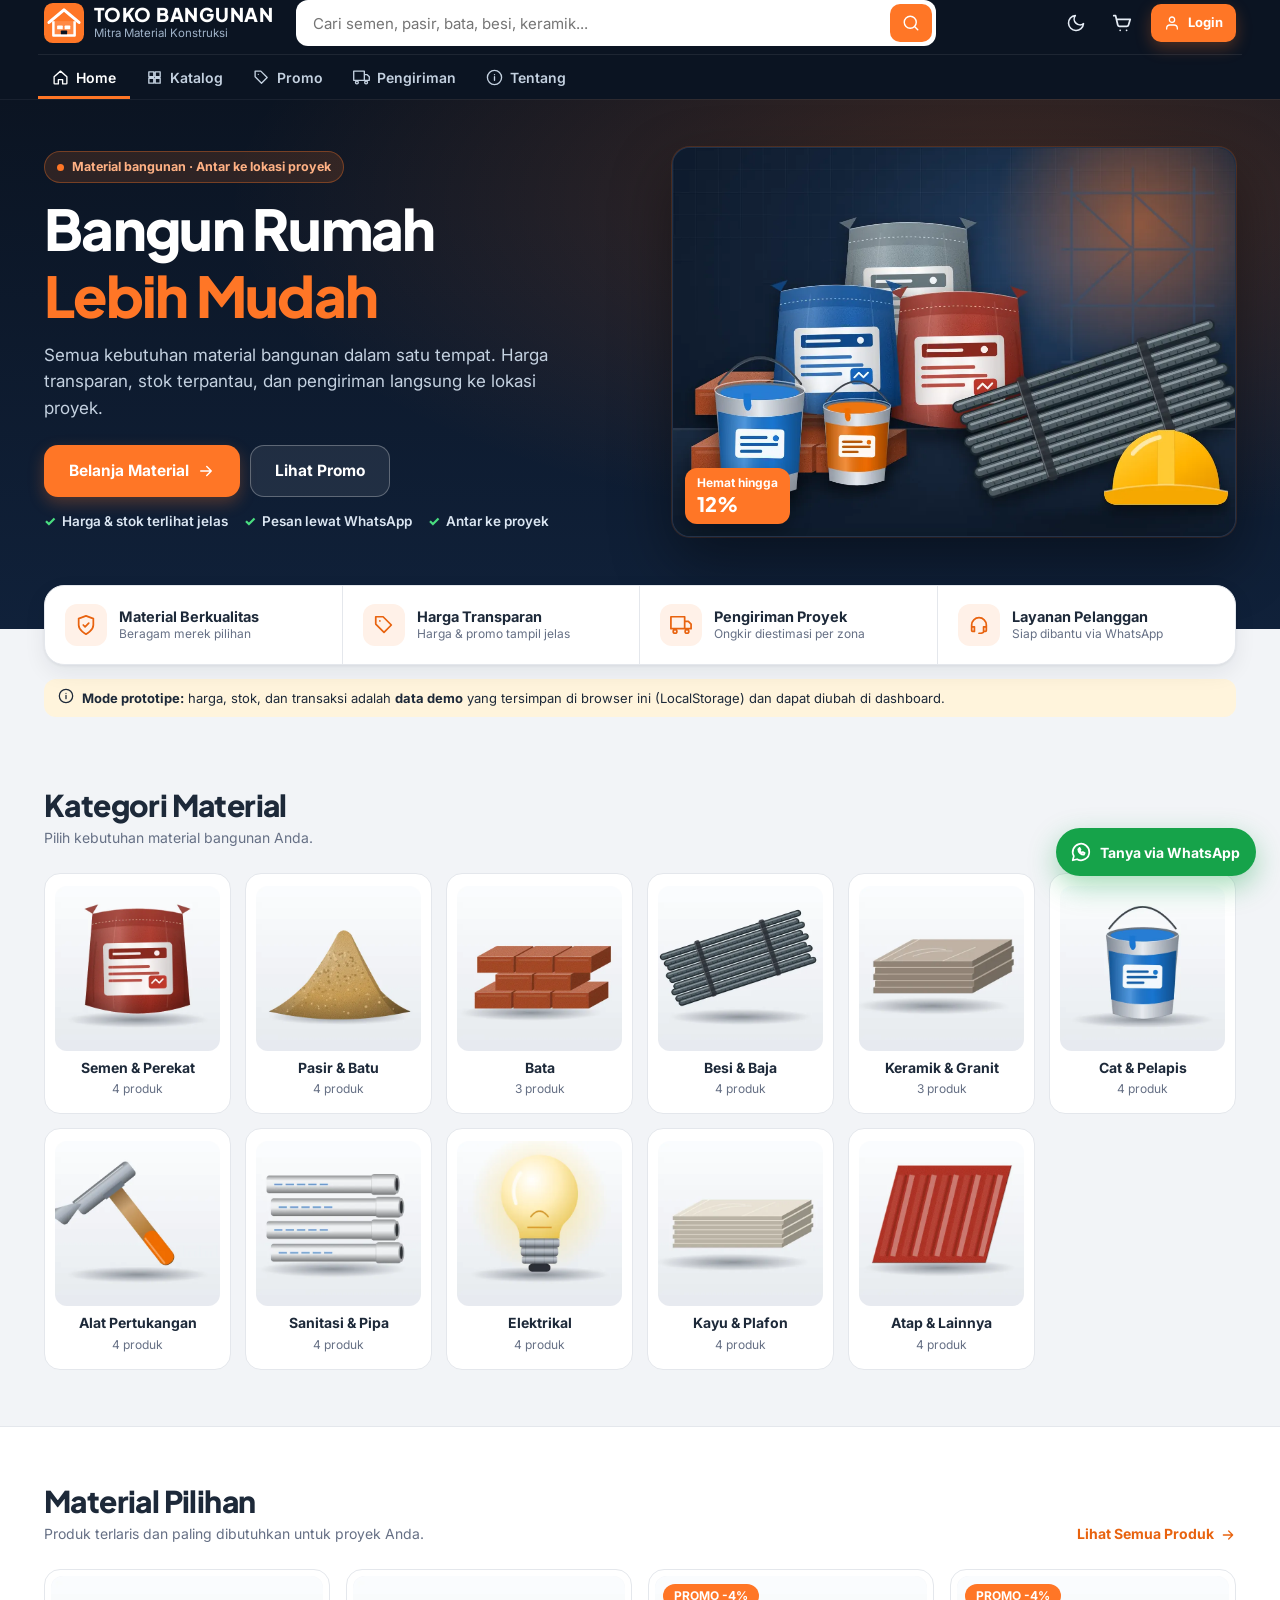
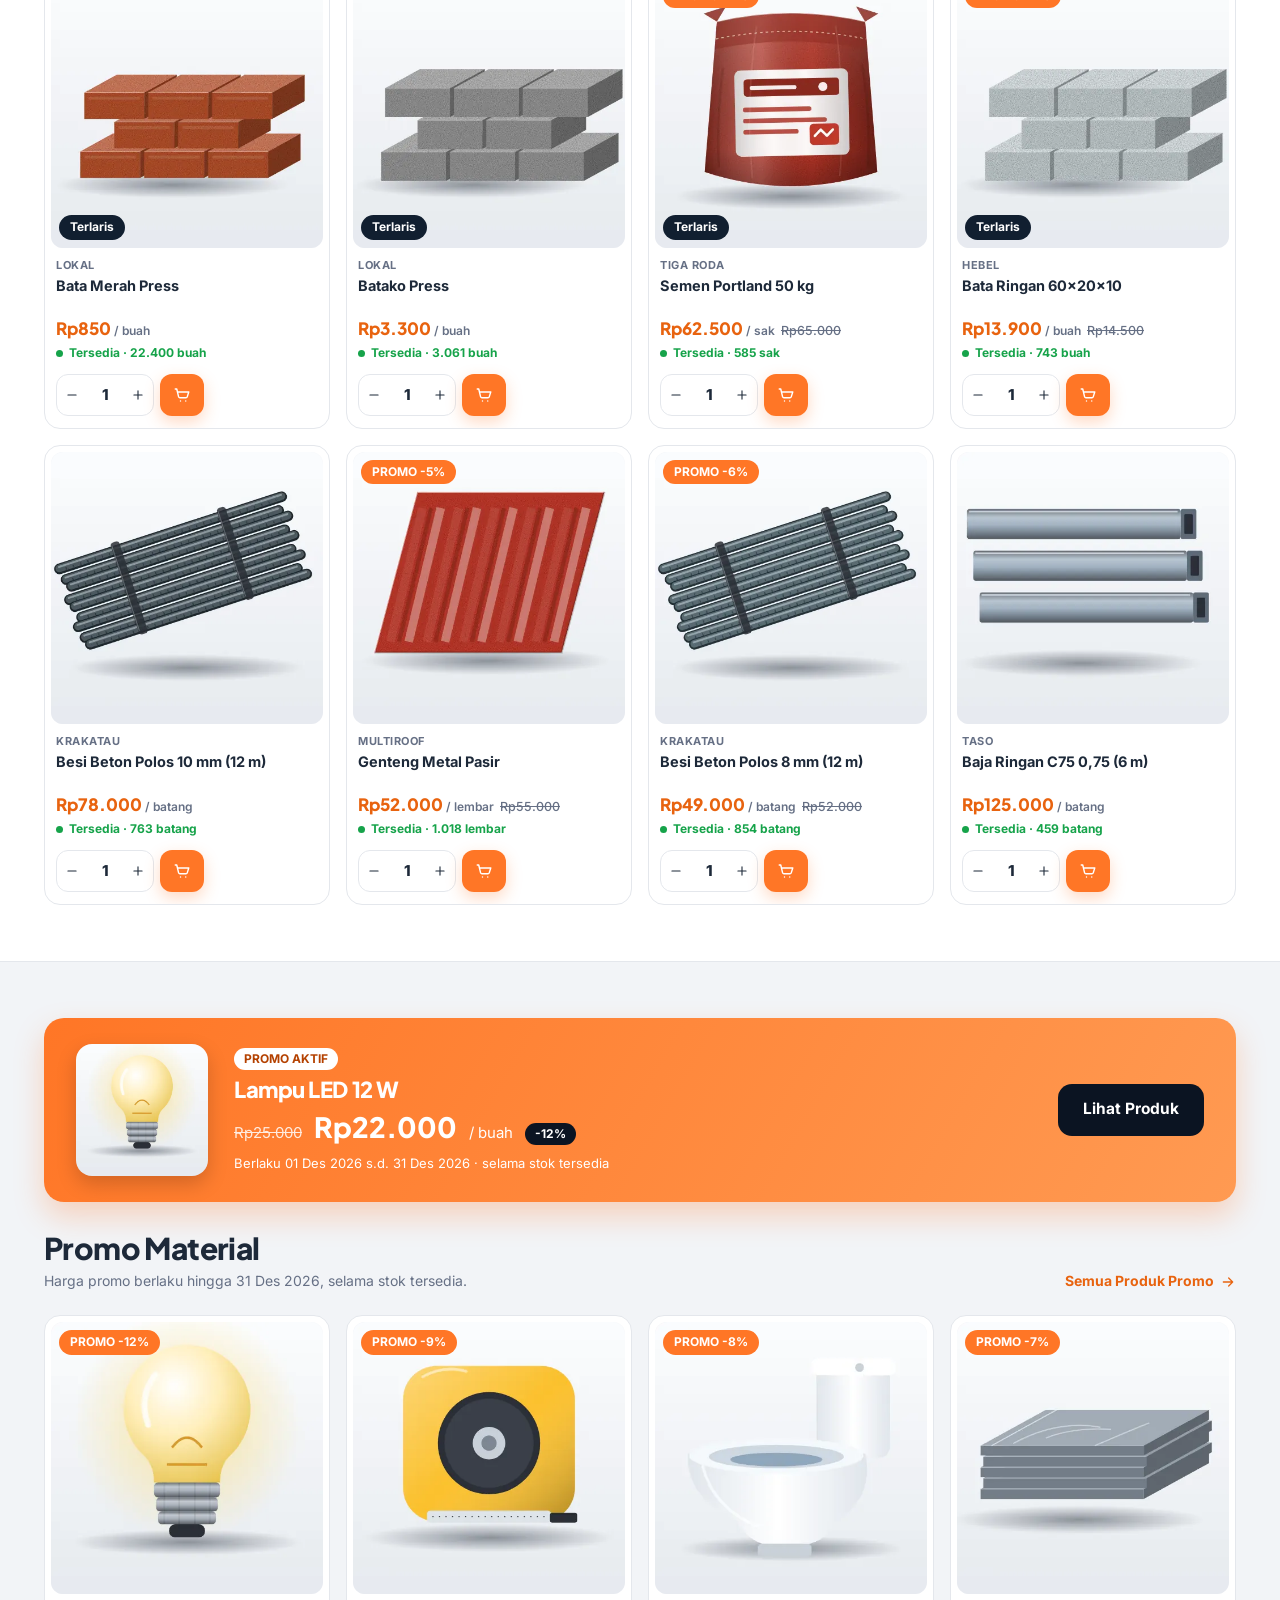
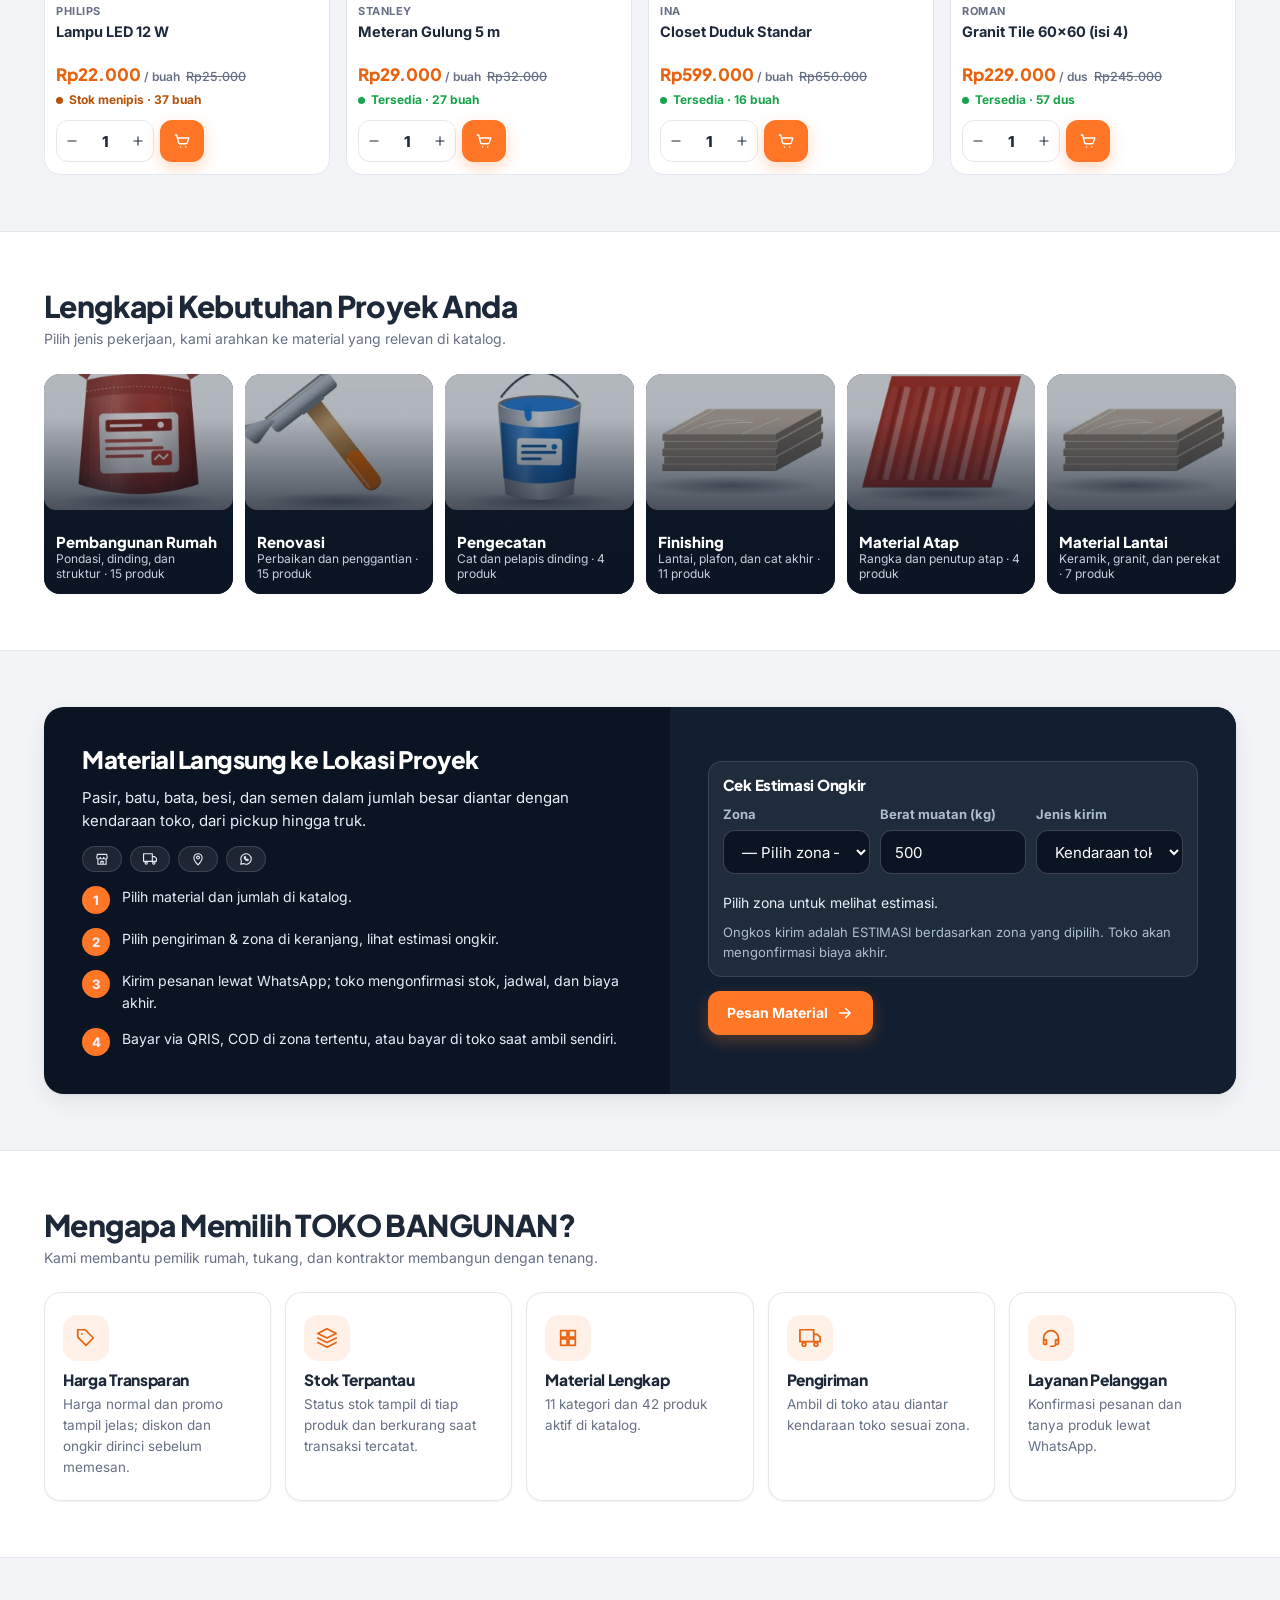
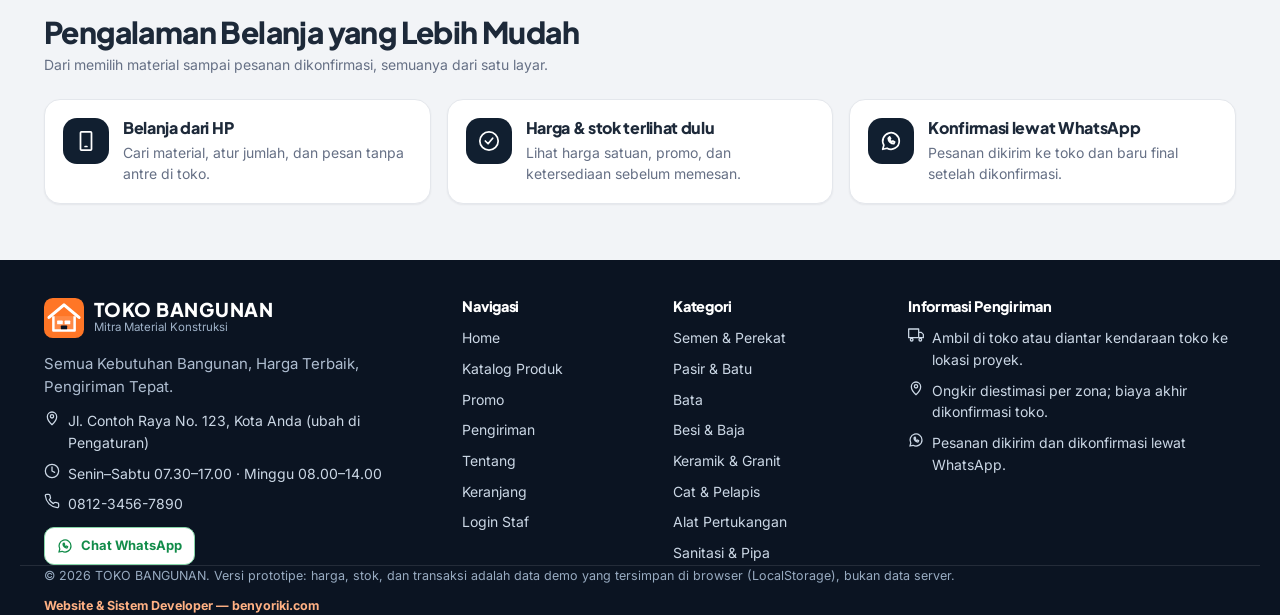
==== commit f954fc24: "Add files via upload" ====
--- a/index.html
+++ b/index.html
@@ -3,9 +3,25 @@
 <head>
 <meta charset="utf-8">
 <meta name="viewport" content="width=device-width, initial-scale=1">
-<title>TOKO BANGUNAN — Bangun Rumah Lebih Mudah</title>
-<meta name="description" content="Toko material bangunan online: semen, pasir, bata, besi, keramik, cat, dan peralatan. Harga transparan, status stok jelas, pengiriman material ke lokasi proyek.">
+<title>TOKO BANGUNAN — Material Lengkap, Harga Jelas, Antar ke Proyek</title>
+<meta name="description" content="Toko material bangunan: semen, pasir, bata, besi, keramik, cat, dan peralatan. Harga transparan, status stok jelas, pengiriman material ke lokasi proyek.">
 <meta name="theme-color" content="#0B1422">
+<link rel="canonical" href="https://benyoriki.github.io/TokoBangunan/">
+<meta property="og:type" content="website">
+<meta property="og:site_name" content="TOKO BANGUNAN">
+<meta property="og:locale" content="id_ID">
+<meta property="og:url" content="https://benyoriki.github.io/TokoBangunan/">
+<meta property="og:title" content="TOKO BANGUNAN — Material Lengkap, Harga Jelas, Antar ke Proyek">
+<meta property="og:description" content="Semen, pasir, bata, besi, keramik &amp; cat dalam satu tempat. Cek harga &amp; stok, pesan via WhatsApp, diantar ke lokasi proyek. Belanja material lebih mudah!">
+<meta property="og:image" content="https://benyoriki.github.io/TokoBangunan/og-image.jpg">
+<meta property="og:image:type" content="image/jpeg">
+<meta property="og:image:width" content="1200">
+<meta property="og:image:height" content="628">
+<meta property="og:image:alt" content="TOKO BANGUNAN — Lengkap, Berkualitas, Terpercaya">
+<meta name="twitter:card" content="summary_large_image">
+<meta name="twitter:title" content="TOKO BANGUNAN — Material Lengkap, Harga Jelas, Antar ke Proyek">
+<meta name="twitter:description" content="Semen, pasir, bata, besi, keramik &amp; cat dalam satu tempat. Pesan via WhatsApp, diantar ke lokasi proyek.">
+<meta name="twitter:image" content="https://benyoriki.github.io/TokoBangunan/og-image.jpg">
 <link rel="manifest" href="manifest.json">
 <link rel="icon" href="icon.svg" type="image/svg+xml">
 <link rel="apple-touch-icon" href="icon-192.png">
@@ -24,12 +40,15 @@
 <section class="hero" aria-label="Banner utama">
   <div class="container hero-inner">
     <div class="hero-copy">
+      <span class="hero-eyebrow">Material bangunan · Antar ke lokasi proyek</span>
       <h1>Bangun Rumah <em>Lebih Mudah</em></h1>
       <p>Semua kebutuhan material bangunan dalam satu tempat. Harga transparan, stok terpantau, dan pengiriman langsung ke lokasi proyek.</p>
       <div class="hero-cta">
         <a class="btn btn-primary btn-lg" href="katalog.html" id="cta-belanja">Belanja Material <span data-ic="arrow" data-size="18"></span></a>
         <a class="btn btn-ghost-on-dark btn-lg" href="#promo" id="cta-promo">Lihat Promo</a>
       </div>
+      <ul class="hero-points"><li>Harga &amp; stok terlihat jelas</li><li>Pesan lewat WhatsApp</li><li>Antar ke proyek</li></ul>
+      <nav class="quick-cats" aria-label="Kategori cepat"><a href="katalog.html?cat=semen">Semen</a><a href="katalog.html?cat=pasir">Pasir &amp; Batu</a><a href="katalog.html?cat=bata">Bata</a><a href="katalog.html?cat=besi">Besi</a><a href="katalog.html?cat=keramik">Keramik</a><a href="katalog.html?cat=cat">Cat</a><a href="katalog.html?cat=atap">Atap</a></nav>
     </div>
     <div class="hero-media">
       <img id="hero-img" src="assets/hero.webp" alt="Material bangunan: semen, bata, besi beton, dan cat" width="1100" height="760" fetchpriority="high" decoding="async">
@@ -119,6 +138,7 @@
 </main>
 <div id="site-footer"></div>
 <script src="data.js"></script>
+<script src="simulasi.js"></script>
 <script src="art.js"></script>
 <script src="app.js"></script>
 <script src="auth.js"></script>
--- a/style.css
+++ b/style.css
@@ -313,3 +313,26 @@
 .zone-edit { display: grid; grid-template-columns: 2fr repeat(3, 1fr) auto; gap: 8px; align-items: end; margin-bottom: 8px; } .veh-edit { display: grid; grid-template-columns: 2fr 1fr repeat(3, 1fr) auto; gap: 8px; align-items: end; margin-bottom: 8px; }
 .qris-preview { max-width: 240px; border-radius: 12px; border: 1px solid var(--line); background: #fff; }
 @media (prefers-reduced-motion: reduce) { * { animation: none !important; transition: none !important; scroll-behavior: auto !important; } .ld-bar i { transform: none; } }
+
+/* ===== V2.1: notifikasi, kas, meter, hero & banner (tanpa blur/filter berat; aman untuk Windows 7) ===== */
+.notif-wrap { position: relative; } .notif-wrap .icon-btn { position: relative; }
+.notif-panel { position: absolute; right: 0; top: calc(100% + 8px); width: min(380px, calc(100vw - 24px)); background: var(--surface); color: var(--text); border: 1px solid var(--line); border-radius: 16px; box-shadow: var(--shadow-lg); z-index: 900; overflow: hidden; }
+.np-head { display: flex; justify-content: space-between; align-items: center; padding: 12px 14px; border-bottom: 1px solid var(--line); } .np-list { max-height: min(60vh, 440px); overflow: auto; }
+.np-foot { display: flex; justify-content: center; align-items: center; gap: 6px; padding: 11px; border-top: 1px solid var(--line); font-weight: 700; font-size: 13.5px; color: var(--orange-d); }
+.nt-item { display: flex; gap: 11px; padding: 11px 14px; border-bottom: 1px solid var(--line); color: var(--text); text-decoration: none !important; position: relative; } a.nt-item:hover { background: var(--surface-2); }
+.nt-item.unread { background: var(--orange-soft); } .nt-item.unread::after { content: ""; position: absolute; right: 12px; top: 16px; width: 8px; height: 8px; border-radius: 50%; background: var(--orange); }
+.nt-ic { flex: none; width: 34px; height: 34px; border-radius: 10px; display: flex; align-items: center; justify-content: center; background: #e8f0fe; color: #1d6fd6; }
+.nt-ic.ok { background: var(--ok-soft); color: var(--ok); } .nt-ic.warn { background: var(--warn-soft); color: var(--warn); } .nt-ic.bad { background: var(--bad-soft); color: var(--bad); }
+.nt-tx { min-width: 0; font-size: 13px; line-height: 1.4; } .nt-tx b { display: block; font-size: 13.5px; } .nt-tx span { display: block; color: var(--muted); overflow-wrap: anywhere; } .nt-tx small { color: var(--muted); font-size: 11.5px; }
+.nt-full { border: 1px solid var(--line); border-radius: 14px; overflow: hidden; } .nt-full .nt-item:last-child { border-bottom: 0; }
+.side-badge { position: static; margin-left: auto; } .side-nav a { align-items: center; }
+.meter.ok i { background: var(--ok); } .meter.warn i { background: #f59e0b; } .meter.bad i { background: var(--bad); }
+.hero-eyebrow { display: inline-flex; align-items: center; gap: 8px; background: rgba(255, 118, 38, .14); color: #ffb184; border: 1px solid rgba(255, 118, 38, .35); border-radius: 99px; padding: 5px 12px; font-size: 12.5px; font-weight: 700; margin-bottom: 12px; }
+.hero-eyebrow::before { content: ""; width: 7px; height: 7px; border-radius: 50%; background: var(--orange); }
+.hero-points { list-style: none; padding: 0; margin: 14px 0 0; display: flex; flex-wrap: wrap; gap: 6px 16px; color: #dbe6f2; font-size: 13.5px; font-weight: 600; } .hero-points li::before { content: "✓"; color: #4ade80; margin-right: 6px; font-weight: 800; }
+.quick-cats { display: flex; gap: 8px; overflow-x: auto; padding: 4px 0 2px; margin-top: 16px; -webkit-overflow-scrolling: touch; scrollbar-width: none; } .quick-cats::-webkit-scrollbar { display: none; }
+.quick-cats a { flex: none; background: rgba(255, 255, 255, .08); border: 1px solid rgba(255, 255, 255, .16); color: #e6edf6; border-radius: 99px; padding: 7px 14px; font-size: 13px; font-weight: 600; text-decoration: none !important; } .quick-cats a:hover { background: var(--orange); border-color: var(--orange); color: #fff; }
+.banner-promo { display: block; position: relative; border-radius: var(--r-lg); overflow: hidden; box-shadow: var(--shadow); background: var(--navy); line-height: 0; } .banner-promo img { width: 100%; height: auto; display: block; } .banner-promo:hover { box-shadow: var(--shadow-lg); }
+.hero h1 { text-shadow: none; } .hero-media { box-shadow: 0 24px 60px rgba(0, 0, 0, .4), 0 0 0 1px rgba(255, 118, 38, .18); }
+.stat-line { display: flex; flex-wrap: wrap; gap: 8px 22px; margin: 18px 0 0; padding: 0; list-style: none; } .stat-line li { color: #aebdd0; font-size: 12.5px; } .stat-line b { display: block; color: #fff; font: 800 20px var(--font-h); }
+.np-head .link-more { background: none; border: 0; cursor: pointer; padding: 4px 0; font-family: var(--font); } .stat b { overflow-wrap: anywhere; }
--- a/responsive.css
+++ b/responsive.css
@@ -42,20 +42,21 @@
 }
 @media (min-width: 900px) {
   /* Navigasi: navbar atas, tab bar bawah hilang */
-  body[data-shell="public"] { padding-bottom: 0; } .bnav, .mnav, #mnav-btn { display: none !important; }
-  .hdr-row { flex-wrap: nowrap; gap: 18px; padding-top: 14px; padding-bottom: 14px; }
-  .hdr-nav { display: flex; } .hdr-search { order: 0; flex: 1 1 auto; max-width: 540px; margin-left: 4px; } .hdr-actions { order: 0; }
+  body[data-shell="public"] { padding-bottom: 0; } .bnav { display: none !important; }
+  .hdr-row { flex-wrap: nowrap; gap: 16px; padding-top: 14px; padding-bottom: 14px; }
+  .hdr-search { order: 0; flex: 1 1 auto; max-width: 540px; margin-left: 4px; } .hdr-actions { order: 0; }
   .brand b { font-size: 19px; } .brand small { font-size: 11.5px; }
   .hero-inner { grid-template-columns: minmax(0, 1.02fr) minmax(0, .98fr); gap: 40px; padding: 56px 20px 84px; }
   .hero p { font-size: 17px; } .hero-cta { margin-top: 24px; }
   .trust-strip { margin-top: -44px; grid-template-columns: repeat(4, minmax(0, 1fr)); } .feat { padding: 18px 20px; border-bottom: 0 !important; border-right: 1px solid var(--line) !important; } .feat:last-child { border-right: 0 !important; } .feat b { font-size: 14.5px; }
   .section { padding: 56px 0; } .sec-head { margin-bottom: 24px; }
+  .cat-grid { grid-template-columns: repeat(6, minmax(0, 1fr)); gap: 12px; } .prod-grid { grid-template-columns: repeat(4, minmax(0, 1fr)); gap: 14px; }
   .cat-card { flex-direction: column; text-align: center; padding: 12px 10px 14px; gap: 8px; border-radius: 16px; } .cat-card img { width: 100%; height: auto; aspect-ratio: 1; border-radius: 12px; } .cat-card b { font-size: 14px; } .cat-card > span { display: block; }
   .promo-banner { grid-template-columns: auto minmax(0, 1fr) auto; gap: 26px; padding: 26px 32px; } .promo-banner .pb-img { width: 132px; height: 132px; }
   .ship-banner { grid-template-columns: minmax(0, 1.05fr) minmax(0, .95fr); } .ship-banner .l, .ship-banner .r { padding: 38px; }
   .why-grid { grid-template-columns: repeat(5, minmax(0, 1fr)); gap: 14px; } .why { padding: 22px 18px; } .why h3 { font-size: 15.5px; } .why p { font-size: 13.5px; }
   .exp-grid { grid-template-columns: repeat(3, minmax(0, 1fr)); gap: 16px; }
-  .proj-grid { grid-template-columns: repeat(6, minmax(0, 1fr)); } .proj-card { min-height: 220px; } .proj-card img { width: 100%; right: 0; top: 0; height: 62%; }
+  .proj-grid { grid-template-columns: repeat(3, minmax(0, 1fr)); } .proj-card { min-height: 200px; } .proj-card img { width: 100%; right: 0; top: 0; height: 62%; }
   .pd-wrap { grid-template-columns: minmax(0, .9fr) minmax(0, 1.1fr); gap: 28px; padding: 18px 0 56px; } .pd-info { padding: 28px; } .pd-info h1 { font-size: 30px; }
   .login-split { max-width: 960px; grid-template-columns: minmax(0, .95fr) minmax(0, 1fr); border-radius: 28px; }
   .login-aside { display: flex; flex-direction: column; justify-content: center; background: var(--navy-2); color: #fff; padding: 44px 38px; position: relative; overflow: hidden; }
@@ -84,8 +85,29 @@
   .pos { grid-template-columns: minmax(0, 1fr) 390px; gap: 20px; padding-bottom: 0; } .pos-grid { grid-template-columns: repeat(auto-fill, minmax(165px, 1fr)); gap: 12px; }
   .pos-cart { position: sticky; top: 84px; transform: none; max-height: calc(100vh - 100px); border-radius: var(--r); box-shadow: var(--shadow-sm); border: 1px solid var(--line); } .pos-pay { border-radius: 0 0 var(--r) var(--r); } .pos-fab { display: none; }
 }
-@media (min-width: 1200px) { .container { padding: 0 24px; } .hero-inner { padding: 64px 24px 92px; } }
+@media (min-width: 1100px) { .mnav, #mnav-btn { display: none !important; } .hdr-row { gap: 18px; } .hdr-nav { display: flex; } }
+@media (min-width: 1200px) { .proj-grid { grid-template-columns: repeat(6, minmax(0, 1fr)); } .proj-card { min-height: 220px; } .container { padding: 0 24px; } .hero-inner { padding: 64px 24px 92px; } }
 @media (min-width: 1600px) {
   .container { max-width: 1440px; } .prod-grid { grid-template-columns: repeat(5, minmax(0, 1fr)); } .hero h1 { font-size: 62px; } .cat-grid { grid-template-columns: repeat(auto-fill, minmax(170px, 1fr)); }
 }
-@media (min-width: 900px) and (max-width: 1299px) { .hdr-nav a { padding: 8px 9px; font-size: 13.5px; } .hdr-nav a svg { display: none; } }
+@media (min-width: 1100px) and (max-width: 1299px) { .hdr-nav a { padding: 8px 9px; font-size: 13.5px; } .hdr-nav a svg { display: none; } }
+
+/* Tabel tablet: tombol aksi ditumpuk agar tidak terpotong */
+@media (min-width: 720px) and (max-width: 1199px) { .tbl .actions { white-space: normal; min-width: 104px; } .tbl .actions .btn { display: flex; width: 100%; justify-content: center; margin: 3px 0; } .tbl th, .tbl td { padding-left: 8px; padding-right: 8px; } }
+/* Tombol WhatsApp mengambang */
+.wa-fab { position: fixed; right: 14px; bottom: 78px; z-index: 590; display: inline-flex; align-items: center; gap: 8px; background: #16A34A; color: #fff !important; border-radius: 999px; padding: 0 16px 0 14px; min-height: 48px; font: 700 14px var(--font); box-shadow: 0 10px 28px rgba(22, 163, 74, .38); text-decoration: none !important; transition: transform .2s ease, background .2s; }
+.wa-fab:hover { background: #15803D; transform: translateY(-2px); }
+@media (max-width: 479px) { .wa-fab span { display: none; } .wa-fab { padding: 0; width: 50px; justify-content: center; } }
+@media (min-width: 900px) { .wa-fab { bottom: 24px; right: 24px; } }
+
+/* ===== V2.1: header desktop 2 baris (perbaikan logo bertabrakan dengan menu pada layar 900–1300 px) ===== */
+@media (min-width: 900px) {
+  .hdr-row { flex-wrap: wrap; row-gap: 0; padding-bottom: 0; }
+  .brand { flex: none; } .brand b { white-space: nowrap; }
+  .hdr-search { order: 1; flex: 1 1 280px; max-width: 640px; min-width: 200px; } .hdr-actions { order: 2; flex: none; }
+  .hdr-nav { display: flex !important; order: 3; flex: 1 0 100%; gap: 2px; margin: 8px -6px 0; padding: 2px 0 0; border-top: 1px solid rgba(255, 255, 255, .08); overflow-x: auto; }
+  .hdr-nav a { padding: 10px 14px; font-size: 14px; } .hdr-nav a svg { display: inline-block !important; } .hdr-nav a.active { border-radius: 0; box-shadow: inset 0 -3px 0 var(--orange); background: transparent; }
+  #mnav-btn, .mnav { display: none !important; }
+  .hero-inner { padding-top: 48px; } .hero h1 { font-size: clamp(40px, 4.4vw, 60px); }
+}
+@media (min-width: 900px) { .quick-cats { display: none; } }
